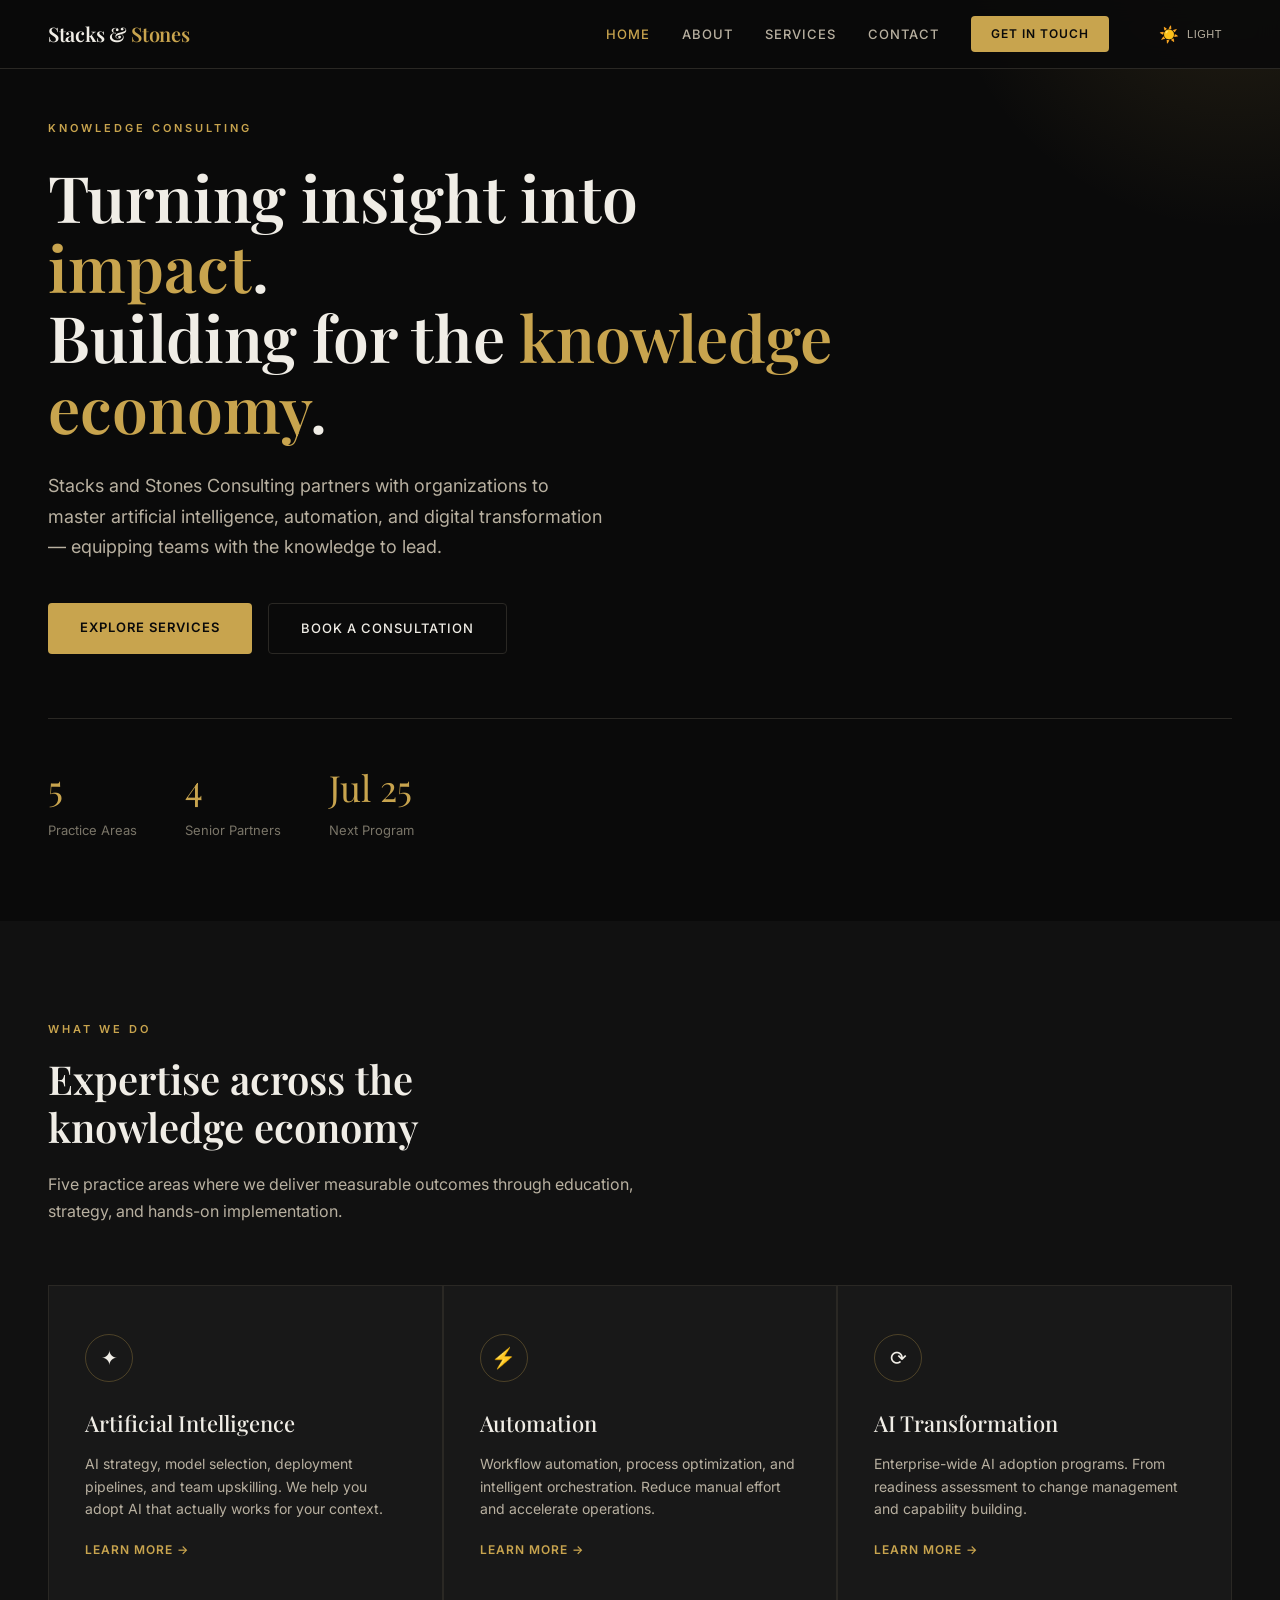
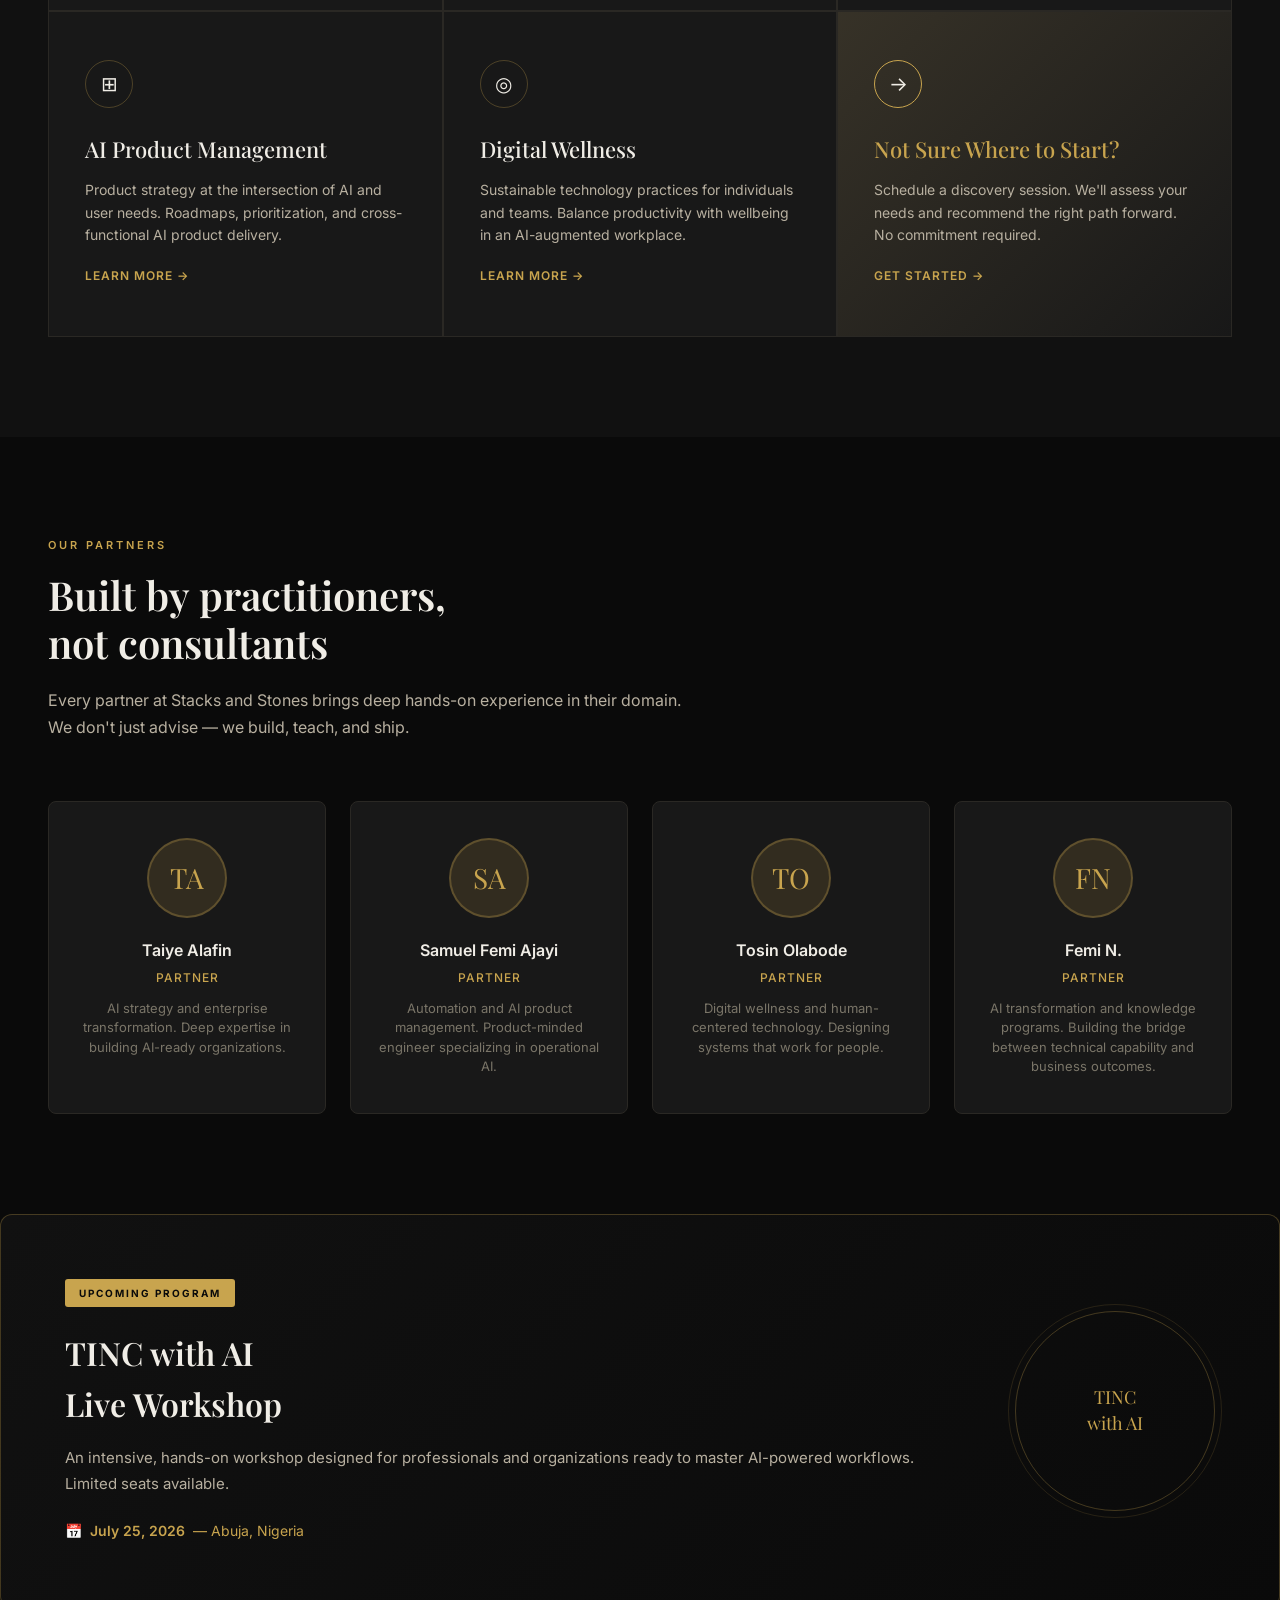
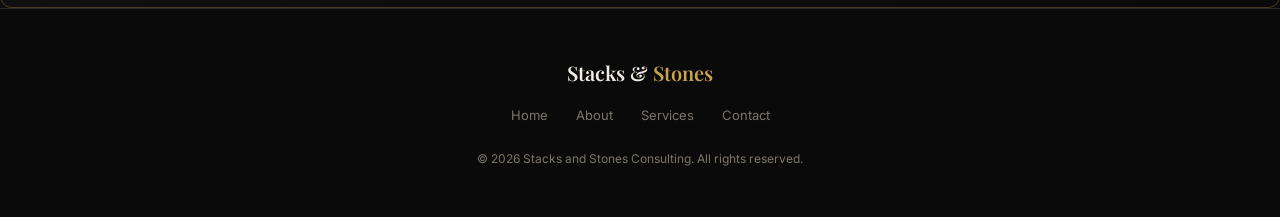
==== index.html @ 4a08d4fc "Initial commit: Stacks and Stones Consulting website" ====
<!DOCTYPE html>
<html lang="en" class="theme-dark">
<head>
<meta charset="UTF-8">
<meta name="viewport" content="width=device-width, initial-scale=1.0">
<title>Stacks and Stones Consulting</title>
<link href="https://fonts.googleapis.com/css2?family=Inter:wght@300;400;500;600;700&family=Playfair+Display:wght@400;500;600;700&family=DM+Serif+Display:ital@0;1&display=swap" rel="stylesheet">
<style>
* { box-sizing: border-box; margin: 0; padding: 0; }

/* ===== DARK THEME (default) ===== */
html.theme-dark {
  --bg-primary: #0A0A0A;
  --bg-secondary: #111111;
  --bg-card: #181818;
  --bg-card-hover: #1E1E1E;
  --gold: #C8A44E;
  --gold-light: #E8D5A3;
  --gold-dark: #A8882E;
  --gold-glow: rgba(200, 164, 78, 0.15);
  --text-primary: #F0EDE6;
  --text-secondary: #B8B0A0;
  --text-muted: #7A7568;
  --border: #2A2824;
  --border-gold: rgba(200, 164, 78, 0.3);
  --heading-font: 'Playfair Display', serif;
  --body-font: 'Inter', -apple-system, BlinkMacSystemFont, 'Segoe UI', sans-serif;
  --btn-primary-color: #0A0A0A;
  --btn-border-radius: 4px;
  --card-border-radius: 8px;
  --service-card-bg-hover: var(--bg-card-hover);
  --mobile-nav-bg: rgba(10,10,10,0.98);
  --hero-bg: var(--bg-primary);
  --section-alt-bg: var(--bg-secondary);
  --footer-bg: transparent;
  --toggle-bg: #2A2824;
  --toggle-active: var(--gold);
}

/* ===== LIGHT THEME ===== */
html.theme-light {
  --bg-primary: #FAF8F5;
  --bg-secondary: #FFFFFF;
  --bg-card: #FFFFFF;
  --bg-card-hover: #F5F3F0;
  --gold: #C8A44E;
  --gold-light: #F0E8D0;
  --gold-dark: #A8882E;
  --gold-glow: rgba(200, 164, 78, 0.1);
  --text-primary: #1C1C1C;
  --text-secondary: #6B6560;
  --text-muted: #9A9490;
  --border: #E8E4DE;
  --border-gold: #D4C4A0;
  --heading-font: 'DM Serif Display', serif;
  --body-font: 'Inter', -apple-system, BlinkMacSystemFont, 'Segoe UI', sans-serif;
  --btn-primary-color: #FFF;
  --btn-border-radius: 6px;
  --card-border-radius: 12px;
  --service-card-bg-hover: #F5F3F0;
  --mobile-nav-bg: rgba(250,248,245,0.98);
  --hero-bg: var(--bg-secondary);
  --section-alt-bg: var(--bg-secondary);
  --footer-bg: var(--bg-secondary);
  --toggle-bg: #E8E4DE;
  --toggle-active: var(--gold);
}

html { scroll-behavior: smooth; }
body {
  font-family: var(--body-font);
  -webkit-font-smoothing: antialiased;
  background: var(--bg-primary);
  color: var(--text-primary);
  line-height: 1.6;
  transition: background 0.4s ease, color 0.4s ease;
}

/* Transition for themed elements */
nav, .service-card, .partner-card, .program-section, .value-item, .service-sub-link,
.btn-primary, .btn-secondary, .contact-info-item, footer, .hero, .dark-section,
.program-card, input, textarea, select {
  transition: background 0.4s ease, color 0.4s ease, border-color 0.4s ease, box-shadow 0.4s ease;
}

/* Navigation */
nav {
  position: fixed; top: 0; left: 0; right: 0;
  background: rgba(10, 10, 10, 0.92);
  backdrop-filter: blur(12px);
  -webkit-backdrop-filter: blur(12px);
  border-bottom: 1px solid var(--border);
  z-index: 1000;
  padding: 0 48px;
}
html.theme-light nav {
  background: rgba(250, 248, 245, 0.95);
}
.nav-inner {
  max-width: 1280px; margin: 0 auto;
  display: flex; align-items: center; justify-content: space-between;
  height: 68px;
}
html.theme-light .nav-inner { height: 72px; }
.nav-logo {
  font-family: var(--heading-font);
  font-size: 20px; font-weight: 600;
  color: var(--text-primary);
  text-decoration: none;
  letter-spacing: -0.3px;
  cursor: pointer;
}
html.theme-light .nav-logo {
  font-size: 22px; letter-spacing: -0.5px;
}
.nav-logo span { color: var(--gold); }
.nav-links { display: flex; align-items: center; gap: 32px; }
html.theme-light .nav-links { gap: 28px; }
.nav-links a {
  color: var(--text-secondary);
  text-decoration: none;
  font-size: 13px; font-weight: 500;
  letter-spacing: 1px; text-transform: uppercase;
  transition: color 0.2s;
  cursor: pointer;
}
html.theme-light .nav-links a {
  font-size: 14px; letter-spacing: 0; text-transform: none;
}
.nav-links a:hover, .nav-links a.active { color: var(--gold); }
html.theme-light .nav-links a:hover, html.theme-light .nav-links a.active { color: var(--gold-dark); }

.nav-cta {
  background: var(--gold);
  color: var(--btn-primary-color) !important;
  padding: 8px 20px;
  border-radius: var(--btn-border-radius);
  font-weight: 600 !important;
  font-size: 12px !important;
  letter-spacing: 1px;
  text-transform: uppercase;
  transition: background 0.2s;
  cursor: pointer;
}
html.theme-light .nav-cta {
  padding: 10px 24px; font-size: 13px !important;
}
.nav-cta:hover { background: var(--gold-light); }
html.theme-light .nav-cta:hover { background: var(--gold-dark); }

/* Theme toggle in nav */
.theme-toggle {
  display: flex; align-items: center; gap: 8px;
  background: none; border: none; cursor: pointer;
  padding: 6px 10px;
  border-radius: 20px;
  color: var(--text-secondary);
  font-size: 16px;
  transition: color 0.2s, background 0.2s;
  margin-left: 8px;
}
.theme-toggle:hover {
  color: var(--gold);
  background: var(--toggle-bg);
}
.theme-toggle-label {
  font-size: 11px; font-weight: 500;
  letter-spacing: 0.5px; text-transform: uppercase;
}

/* Page wrapper */
.page { display: none; }
.page.active { display: block; }

/* Hero */
.hero {
  min-height: 100vh;
  display: flex; align-items: center;
  padding: 120px 48px 80px;
  position: relative;
  overflow: hidden;
  background: var(--hero-bg);
}
.hero::before {
  content: '';
  position: absolute;
  top: -40%; right: -20%;
  width: 600px; height: 600px;
  background: radial-gradient(circle, var(--gold-glow) 0%, transparent 70%);
  pointer-events: none;
}
html.theme-light .hero::before {
  top: -30%; right: -15%;
  width: 500px; height: 500px;
}
html.theme-light .hero::after {
  content: '';
  position: absolute;
  bottom: 0; left: 0; right: 0;
  height: 1px;
  background: linear-gradient(90deg, transparent, var(--border-gold), transparent);
}
.hero-inner {
  max-width: 1280px; margin: 0 auto;
  width: 100%;
  position: relative; z-index: 1;
}
html.theme-light .hero-inner { max-width: 1200px; }
.hero-tag {
  font-size: 11px; font-weight: 600;
  letter-spacing: 3px; text-transform: uppercase;
  color: var(--gold);
  margin-bottom: 24px;
}
html.theme-light .hero-tag {
  display: inline-block;
  font-size: 12px; letter-spacing: 2px;
  background: var(--gold-glow);
  padding: 6px 16px;
  border-radius: 20px;
}
.hero h1 {
  font-family: var(--heading-font);
  font-size: 64px; font-weight: 600;
  line-height: 1.1;
  margin-bottom: 28px;
  max-width: 800px;
}
html.theme-light .hero h1 {
  font-size: 60px; font-weight: 400;
  max-width: 750px;
}
.hero h1 em { color: var(--gold); font-style: normal; }
html.theme-light .hero h1 em { font-style: italic; }
.hero p {
  font-size: 18px; color: var(--text-secondary);
  max-width: 560px;
  line-height: 1.7;
  margin-bottom: 40px;
}
html.theme-light .hero p { max-width: 520px; margin-bottom: 36px; }
.hero-actions { display: flex; gap: 16px; }

/* Buttons */
.btn-primary {
  background: var(--gold);
  color: var(--btn-primary-color);
  padding: 14px 32px;
  border: none; border-radius: var(--btn-border-radius);
  font-size: 13px; font-weight: 600;
  letter-spacing: 1px; text-transform: uppercase;
  cursor: pointer;
  transition: background 0.2s;
  text-decoration: none;
  display: inline-block;
}
html.theme-light .btn-primary { font-size: 14px; letter-spacing: 0; text-transform: none; }
.btn-primary:hover { background: var(--gold-light); }
html.theme-light .btn-primary:hover { background: var(--gold-dark); }
.btn-secondary {
  background: transparent;
  color: var(--text-primary);
  padding: 14px 32px;
  border: 1px solid var(--border);
  border-radius: var(--btn-border-radius);
  font-size: 13px; font-weight: 500;
  letter-spacing: 1px; text-transform: uppercase;
  cursor: pointer;
  transition: all 0.2s;
  text-decoration: none;
  display: inline-block;
}
html.theme-light .btn-secondary { font-size: 14px; letter-spacing: 0; text-transform: none; }
.btn-secondary:hover { border-color: var(--gold); color: var(--gold); }
html.theme-light .btn-secondary:hover { border-color: var(--gold); color: var(--gold-dark); }

/* Hero Stats */
.hero-stats {
  display: flex; gap: 48px;
  margin-top: 64px;
  padding-top: 40px;
  border-top: 1px solid var(--border);
}
html.theme-light .hero-stats { gap: 40px; }
.hero-stat-value {
  font-family: var(--heading-font);
  font-size: 36px; color: var(--gold);
}
.hero-stat-label { font-size: 13px; color: var(--text-muted); margin-top: 4px; }

/* Section common */
.section { padding: 100px 48px; }
.section-alt { background: var(--section-alt-bg); }
.section-inner { max-width: 1280px; margin: 0 auto; }
html.theme-light .section-inner { max-width: 1200px; }
.section-label {
  font-size: 11px; font-weight: 600;
  letter-spacing: 3px; text-transform: uppercase;
  color: var(--gold);
  margin-bottom: 16px;
}
html.theme-light .section-label {
  font-size: 12px; letter-spacing: 2px;
  color: var(--gold-dark);
  margin-bottom: 12px;
}
.section-title {
  font-family: var(--heading-font);
  font-size: 40px; font-weight: 600;
  line-height: 1.2;
  margin-bottom: 20px;
}
html.theme-light .section-title {
  font-size: 38px; font-weight: 400;
  margin-bottom: 16px;
}
.section-text {
  font-size: 16px; color: var(--text-secondary);
  max-width: 640px;
  line-height: 1.7;
}
html.theme-light .section-text { max-width: 600px; }
.section-header { margin-bottom: 60px; }
html.theme-light .section-header { margin-bottom: 56px; }

/* Services Grid */
.services-grid {
  display: grid;
  grid-template-columns: repeat(3, 1fr);
  gap: 2px;
  background: var(--border);
  border: 1px solid var(--border);
}
html.theme-light .services-grid {
  gap: 24px;
  background: transparent; border: none;
}
.service-card {
  background: var(--bg-card);
  padding: 48px 36px;
  transition: background 0.3s;
  cursor: pointer;
}
html.theme-light .service-card {
  background: var(--bg-primary);
  border: 1px solid var(--border);
  border-radius: var(--card-border-radius);
  padding: 40px 32px;
}
.service-card:hover { background: var(--service-card-bg-hover); }
html.theme-light .service-card:hover {
  border-color: var(--border-gold);
  box-shadow: 0 4px 20px rgba(200, 164, 78, 0.08);
  transform: translateY(-2px);
}
.service-card-icon {
  width: 48px; height: 48px;
  border: 1px solid var(--border-gold);
  border-radius: 50%;
  display: flex; align-items: center; justify-content: center;
  margin-bottom: 24px;
  font-size: 20px;
}
html.theme-light .service-card-icon {
  width: 44px; height: 44px;
  background: var(--gold-glow);
  border-radius: 10px;
  border: none;
  margin-bottom: 20px;
  font-size: 18px;
}
.service-card h3 {
  font-family: var(--heading-font);
  font-size: 22px; font-weight: 500;
  margin-bottom: 12px;
}
html.theme-light .service-card h3 {
  font-weight: 400;
  margin-bottom: 10px;
}
.service-card p {
  font-size: 14px; color: var(--text-secondary);
  line-height: 1.6;
}
.service-card .learn-more {
  display: inline-block;
  margin-top: 20px;
  font-size: 12px; font-weight: 600;
  letter-spacing: 1px; text-transform: uppercase;
  color: var(--gold);
  text-decoration: none;
}
html.theme-light .service-card .learn-more {
  margin-top: 16px;
  font-size: 13px; letter-spacing: 0; text-transform: none;
  color: var(--gold-dark);
}

/* Partners Grid */
.partners-grid {
  display: grid;
  grid-template-columns: repeat(4, 1fr);
  gap: 24px;
}
html.theme-light .partners-grid { gap: 20px; }
.partner-card {
  background: var(--bg-card);
  border: 1px solid var(--border);
  border-radius: var(--card-border-radius);
  padding: 36px 28px;
  text-align: center;
  transition: all 0.3s;
}
html.theme-light .partner-card {
  background: var(--bg-secondary);
  border-radius: var(--card-border-radius);
  padding: 32px 24px;
}
.partner-card:hover {
  border-color: var(--border-gold);
  transform: translateY(-2px);
}
html.theme-light .partner-card:hover {
  box-shadow: 0 4px 16px rgba(200, 164, 78, 0.06);
}
.partner-avatar {
  width: 80px; height: 80px;
  border-radius: 50%;
  background: var(--gold-glow);
  border: 2px solid var(--border-gold);
  margin: 0 auto 20px;
  display: flex; align-items: center; justify-content: center;
  font-family: var(--heading-font);
  font-size: 28px; color: var(--gold);
  transition: background 0.4s ease, border-color 0.4s ease;
}
html.theme-light .partner-avatar {
  width: 72px; height: 72px;
  margin-bottom: 16px;
  font-size: 26px; color: var(--gold-dark);
}
.partner-card h4 { font-size: 16px; font-weight: 600; margin-bottom: 4px; }
html.theme-light .partner-card h4 { margin-bottom: 2px; }
.partner-card .role {
  font-size: 12px; color: var(--gold);
  font-weight: 500; letter-spacing: 1px; text-transform: uppercase;
  margin-bottom: 12px;
}
html.theme-light .partner-card .role {
  color: var(--gold-dark); letter-spacing: 0; text-transform: none;
}
.partner-card p {
  font-size: 13px; color: var(--text-muted);
  line-height: 1.5;
}
html.theme-light .partner-card p { color: var(--text-secondary); }

/* Upcoming Program */
.program-section {
  background: linear-gradient(135deg, var(--bg-secondary) 0%, #0A0A0A 100%);
  border: 1px solid var(--border-gold);
  border-radius: 12px;
  padding: 64px;
  display: flex;
  align-items: center;
  gap: 60px;
}
html.theme-light .program-section {
  background: var(--bg-dark-secondary, #252322);
  border: 1px solid var(--border-dark, #3A3835);
  padding: 56px;
  border-radius: 16px;
  max-width: 1000px;
  margin: 0 auto;
}
.program-content { flex: 1; }
.program-badge {
  display: inline-block;
  background: var(--gold);
  color: var(--btn-primary-color);
  font-size: 10px; font-weight: 700;
  letter-spacing: 2px; text-transform: uppercase;
  padding: 6px 14px;
  border-radius: 3px;
  margin-bottom: 20px;
}
html.theme-light .program-badge {
  color: #FFF;
  font-size: 11px; letter-spacing: 2px;
  padding: 6px 16px;
  border-radius: 4px;
  margin-bottom: 16px;
}
.program-content h3 {
  font-family: var(--heading-font);
  font-size: 32px; font-weight: 600;
  margin-bottom: 16px;
}
html.theme-light .program-content h3 {
  font-size: 30px; font-weight: 400;
  color: var(--text-on-dark, #EDE8E0);
  margin-bottom: 12px;
}
.program-content p {
  font-size: 15px; color: var(--text-secondary);
  line-height: 1.7;
  margin-bottom: 24px;
}
html.theme-light .program-content p {
  color: var(--text-on-dark-secondary, #A09890);
  margin-bottom: 20px;
}
.program-date {
  display: flex; align-items: center; gap: 8px;
  font-size: 14px; color: var(--gold);
}
html.theme-light .program-date { font-weight: 500; }
.program-date strong { font-weight: 600; }
.program-visual {
  width: 200px; height: 200px;
  border: 1px solid var(--border-gold);
  border-radius: 50%;
  display: flex; align-items: center; justify-content: center;
  flex-shrink: 0;
  font-family: var(--heading-font);
  font-size: 18px; color: var(--gold);
  text-align: center;
  line-height: 1.4;
  position: relative;
}
.program-visual::before {
  content: '';
  position: absolute;
  inset: -8px;
  border-radius: 50%;
  border: 1px solid rgba(200, 164, 78, 0.15);
}
html.theme-light .program-visual {
  width: 180px; height: 180px;
  border: 2px solid var(--gold);
  background: rgba(200, 164, 78, 0.05);
}
html.theme-light .program-visual::before { display: none; }

/* Dark section (light theme) */
.dark-section {
  background: transparent; padding: 0;
}
html.theme-light .dark-section {
  background: var(--bg-dark, #1C1C1C);
  padding: 100px 48px;
}
html.theme-light .dark-section .section-label { color: var(--gold); }
html.theme-light .dark-section .section-title { color: var(--text-on-dark, #EDE8E0); }
html.theme-light .dark-section .section-text { color: var(--text-on-dark-secondary, #A09890); }

/* About page */
.about-hero { padding: 160px 48px 80px; }
html.theme-light .about-hero {
  background: var(--bg-secondary);
  padding: 160px 48px 60px;
}
.about-content {
  display: grid;
  grid-template-columns: 1fr 1fr;
  gap: 80px;
  align-items: start;
}
html.theme-light .about-content { gap: 60px; }
.about-values {
  display: grid;
  grid-template-columns: 1fr 1fr;
  gap: 24px;
  margin-top: 48px;
}
html.theme-light .about-values { gap: 20px; }
.value-item {
  background: var(--bg-card);
  border: 1px solid var(--border);
  border-radius: var(--card-border-radius);
  padding: 28px;
}
html.theme-light .value-item {
  background: var(--bg-secondary);
  border-radius: 10px;
}
.value-item h4 {
  font-family: var(--heading-font);
  font-size: 18px; color: var(--gold);
  margin-bottom: 8px;
}
html.theme-light .value-item h4 {
  color: var(--gold-dark);
}
.value-item p {
  font-size: 13px; color: var(--text-secondary);
  line-height: 1.5;
}

/* Contact page */
.contact-grid {
  display: grid;
  grid-template-columns: 1fr 1fr;
  gap: 60px;
}
.form-group { margin-bottom: 20px; }
.form-group label {
  display: block;
  font-size: 12px; font-weight: 600;
  letter-spacing: 1px; text-transform: uppercase;
  color: var(--text-secondary);
  margin-bottom: 8px;
}
html.theme-light .form-group label {
  font-size: 13px; letter-spacing: 0; text-transform: none;
  margin-bottom: 6px;
}
.form-group input,
.form-group textarea,
.form-group select {
  width: 100%;
  background: var(--bg-card);
  border: 1px solid var(--border);
  border-radius: var(--btn-border-radius);
  padding: 14px 16px;
  font-size: 15px;
  font-family: 'Inter', sans-serif;
  color: var(--text-primary);
  transition: border-color 0.2s, background 0.4s ease;
}
html.theme-light .form-group input,
html.theme-light .form-group textarea,
html.theme-light .form-group select {
  background: var(--bg-secondary);
  border-radius: 8px;
}
.form-group input:focus,
.form-group textarea:focus,
.form-group select:focus {
  outline: none;
  border-color: var(--gold);
}
html.theme-light .form-group input:focus,
html.theme-light .form-group textarea:focus,
html.theme-light .form-group select:focus {
  box-shadow: 0 0 0 3px var(--gold-glow);
}
.form-group textarea { resize: vertical; min-height: 120px; }

.contact-info { padding-top: 20px; }
.contact-info-item {
  margin-bottom: 32px;
}
html.theme-light .contact-info-item {
  margin-bottom: 28px;
  padding-bottom: 28px;
  border-bottom: 1px solid var(--border);
}
html.theme-light .contact-info-item:last-child { border-bottom: none; }
.contact-info-item h4 {
  font-size: 11px; font-weight: 600;
  letter-spacing: 2px; text-transform: uppercase;
  color: var(--gold);
  margin-bottom: 8px;
}
html.theme-light .contact-info-item h4 {
  font-size: 12px; letter-spacing: 1.5px;
  color: var(--gold-dark);
  margin-bottom: 6px;
}
.contact-info-item p {
  font-size: 15px; color: var(--text-secondary);
}

/* Services sub-links */
.services-sub-links {
  display: grid;
  grid-template-columns: 1fr 1fr;
  gap: 20px;
  max-width: 900px;
  margin-top: 40px;
}
html.theme-light .services-sub-links { max-width: 900px; }
.service-sub-link {
  background: var(--bg-card);
  border: 1px solid var(--border);
  border-radius: var(--card-border-radius);
  padding: 28px;
  transition: all 0.3s;
  cursor: pointer;
}
html.theme-light .service-sub-link {
  background: var(--bg-secondary);
  border-radius: var(--card-border-radius);
  padding: 32px;
}
.service-sub-link:hover {
  border-color: var(--border-gold);
  background: var(--service-card-bg-hover);
}
html.theme-light .service-sub-link:hover {
  box-shadow: 0 4px 16px rgba(200, 164, 78, 0.06);
}
.service-sub-link h4 {
  font-family: var(--heading-font);
  font-size: 20px; margin-bottom: 8px;
}
.service-sub-link p {
  font-size: 13px; color: var(--text-secondary);
  line-height: 1.5;
}
html.theme-light .service-sub-link p { font-size: 14px; }

/* Footer */
footer {
  border-top: 1px solid var(--border);
  padding: 48px;
  text-align: center;
  background: var(--footer-bg);
}
.footer-inner { max-width: 1280px; margin: 0 auto; }
html.theme-light .footer-inner { max-width: 1200px; }
.footer-logo {
  font-family: var(--heading-font);
  font-size: 20px; font-weight: 600;
  margin-bottom: 16px;
}
html.theme-light .footer-logo { font-weight: 400; }
.footer-logo span { color: var(--gold); }
.footer-links { display: flex; justify-content: center; gap: 28px; margin-bottom: 24px; }
html.theme-light .footer-links { gap: 24px; margin-bottom: 20px; }
.footer-links a {
  color: var(--text-muted);
  text-decoration: none;
  font-size: 13px;
  transition: color 0.2s;
  cursor: pointer;
}
html.theme-light .footer-links a { font-size: 14px; }
.footer-links a:hover { color: var(--gold); }
html.theme-light .footer-links a:hover { color: var(--gold-dark); }
.footer-copy { font-size: 12px; color: var(--text-muted); }
html.theme-light .footer-copy { font-size: 13px; }

/* Mobile nav */
.mobile-toggle { display: none; }
@media (max-width: 860px) {
  nav { padding: 0 20px; }
  .nav-links { display: none; }
  .nav-links.open {
    display: flex; flex-direction: column;
    position: fixed; top: 68px; left: 0; right: 0;
    background: var(--mobile-nav-bg);
    padding: 24px; gap: 20px;
    border-bottom: 1px solid var(--border);
  }
  html.theme-light .nav-links.open { top: 72px; }
  .mobile-toggle {
    display: block;
    background: none; border: none;
    color: var(--text-primary);
    font-size: 24px; cursor: pointer;
    padding: 8px;
  }
  .hero { padding: 100px 20px 60px; }
  .hero h1 { font-size: 36px; }
  html.theme-light .hero h1 { font-size: 34px; }
  .hero-stats { flex-direction: column; gap: 24px; }
  html.theme-light .hero-stats { gap: 20px; }
  .services-grid { grid-template-columns: 1fr; }
  .partners-grid { grid-template-columns: 1fr 1fr; }
  .program-section { flex-direction: column; padding: 36px; text-align: center; }
  html.theme-light .program-section { flex-direction: column; padding: 36px; text-align: center; }
  .about-content { grid-template-columns: 1fr; gap: 40px; }
  .contact-grid { grid-template-columns: 1fr; }
  .section { padding: 60px 20px; }
  html.theme-light .dark-section { padding: 60px 20px; }
  .services-sub-links { grid-template-columns: 1fr; }
  .about-values { grid-template-columns: 1fr; }
  .about-hero { padding: 120px 20px 40px; }
  html.theme-light .about-hero { padding: 120px 20px 40px; }
  .hero-actions { flex-direction: column; }
}
@media (max-width: 600px) {
  .partners-grid { grid-template-columns: 1fr; }
  .hero h1 { font-size: 28px; }
  .section-title { font-size: 28px; }
}
</style>
</head>
<body>

<!-- Navigation -->
<nav>
  <div class="nav-inner">
    <a class="nav-logo" onclick="showPage('home')">Stacks & <span>Stones</span></a>
    <div class="nav-links" id="navLinks">
      <a class="active" onclick="showPage('home')">Home</a>
      <a onclick="showPage('about')">About</a>
      <a onclick="showPage('services')">Services</a>
      <a onclick="showPage('contact')">Contact</a>
      <a class="nav-cta" onclick="showPage('contact')">Get in Touch</a>
      <button class="theme-toggle" onclick="toggleTheme()" aria-label="Toggle theme">
        <span id="themeIcon">☀️</span>
        <span class="theme-toggle-label" id="themeLabel">Light</span>
      </button>
    </div>
    <button class="mobile-toggle" onclick="document.getElementById('navLinks').classList.toggle('open')">☰</button>
  </div>
</nav>

<!-- HOME PAGE -->
<div class="page active" id="page-home">
  <section class="hero">
    <div class="hero-inner">
      <div class="hero-tag">Knowledge Consulting</div>
      <h1>Turning insight into <em>impact</em>.<br>Building for the <em>knowledge economy</em>.</h1>
      <p>Stacks and Stones Consulting partners with organizations to master artificial intelligence, automation, and digital transformation — equipping teams with the knowledge to lead.</p>
      <div class="hero-actions">
        <a class="btn-primary" onclick="showPage('services')">Explore Services</a>
        <a class="btn-secondary" onclick="showPage('contact')">Book a Consultation</a>
      </div>
      <div class="hero-stats">
        <div>
          <div class="hero-stat-value">5</div>
          <div class="hero-stat-label">Practice Areas</div>
        </div>
        <div>
          <div class="hero-stat-value">4</div>
          <div class="hero-stat-label">Senior Partners</div>
        </div>
        <div>
          <div class="hero-stat-value">Jul 25</div>
          <div class="hero-stat-label">Next Program</div>
        </div>
      </div>
    </div>
  </section>

  <!-- Services Preview -->
  <section class="section section-alt">
    <div class="section-inner">
      <div class="section-header">
        <div class="section-label">What We Do</div>
        <h2 class="section-title">Expertise across the<br>knowledge economy</h2>
        <p class="section-text">Five practice areas where we deliver measurable outcomes through education, strategy, and hands-on implementation.</p>
      </div>
      <div class="services-grid">
        <div class="service-card">
          <div class="service-card-icon">✦</div>
          <h3>Artificial Intelligence</h3>
          <p>AI strategy, model selection, deployment pipelines, and team upskilling. We help you adopt AI that actually works for your context.</p>
          <a class="learn-more" onclick="showPage('services')">Learn More →</a>
        </div>
        <div class="service-card">
          <div class="service-card-icon">⚡</div>
          <h3>Automation</h3>
          <p>Workflow automation, process optimization, and intelligent orchestration. Reduce manual effort and accelerate operations.</p>
          <a class="learn-more" onclick="showPage('services')">Learn More →</a>
        </div>
        <div class="service-card">
          <div class="service-card-icon">⟳</div>
          <h3>AI Transformation</h3>
          <p>Enterprise-wide AI adoption programs. From readiness assessment to change management and capability building.</p>
          <a class="learn-more" onclick="showPage('services')">Learn More →</a>
        </div>
        <div class="service-card">
          <div class="service-card-icon">⊞</div>
          <h3>AI Product Management</h3>
          <p>Product strategy at the intersection of AI and user needs. Roadmaps, prioritization, and cross-functional AI product delivery.</p>
          <a class="learn-more" onclick="showPage('services')">Learn More →</a>
        </div>
        <div class="service-card">
          <div class="service-card-icon">◎</div>
          <h3>Digital Wellness</h3>
          <p>Sustainable technology practices for individuals and teams. Balance productivity with wellbeing in an AI-augmented workplace.</p>
          <a class="learn-more" onclick="showPage('services')">Learn More →</a>
        </div>
        <div class="service-card" style="background: linear-gradient(135deg, rgba(200,164,78,0.08) 0%, var(--bg-card) 100%);" onclick="showPage('contact')">
          <div class="service-card-icon" style="border-color: var(--gold);">→</div>
          <h3 style="color: var(--gold);">Not Sure Where to Start?</h3>
          <p>Schedule a discovery session. We'll assess your needs and recommend the right path forward. No commitment required.</p>
          <a class="learn-more" onclick="showPage('contact')">Get Started →</a>
        </div>
      </div>
    </div>
  </section>

  <!-- Partners Preview -->
  <section class="section">
    <div class="section-inner">
      <div class="section-header">
        <div class="section-label">Our Partners</div>
        <h2 class="section-title">Built by practitioners,<br>not consultants</h2>
        <p class="section-text">Every partner at Stacks and Stones brings deep hands-on experience in their domain. We don't just advise — we build, teach, and ship.</p>
      </div>
      <div class="partners-grid">
        <div class="partner-card">
          <div class="partner-avatar">TA</div>
          <h4>Taiye Alafin</h4>
          <div class="role">Partner</div>
          <p>AI strategy and enterprise transformation. Deep expertise in building AI-ready organizations.</p>
        </div>
        <div class="partner-card">
          <div class="partner-avatar">SA</div>
          <h4>Samuel Femi Ajayi</h4>
          <div class="role">Partner</div>
          <p>Automation and AI product management. Product-minded engineer specializing in operational AI.</p>
        </div>
        <div class="partner-card">
          <div class="partner-avatar">TO</div>
          <h4>Tosin Olabode</h4>
          <div class="role">Partner</div>
          <p>Digital wellness and human-centered technology. Designing systems that work for people.</p>
        </div>
        <div class="partner-card">
          <div class="partner-avatar">FN</div>
          <h4>Femi N.</h4>
          <div class="role">Partner</div>
          <p>AI transformation and knowledge programs. Building the bridge between technical capability and business outcomes.</p>
        </div>
      </div>
    </div>
  </section>

  <!-- Upcoming Program -->
  <section class="dark-section">
    <div class="section-inner">
      <div class="program-section" style="margin-top: 0;">
        <div class="program-content">
          <div class="program-badge">Upcoming Program</div>
          <h3>TINC with AI<br>Live Workshop</h3>
          <p>An intensive, hands-on workshop designed for professionals and organizations ready to master AI-powered workflows. Limited seats available.</p>
          <div class="program-date">📅 <strong>July 25, 2026</strong> — Abuja, Nigeria</div>
        </div>
        <div class="program-visual">
          TINC<br>with AI
        </div>
      </div>
    </div>
  </section>

  <footer>
    <div class="footer-inner">
      <div class="footer-logo">Stacks & <span>Stones</span></div>
      <div class="footer-links">
        <a onclick="showPage('home')">Home</a>
        <a onclick="showPage('about')">About</a>
        <a onclick="showPage('services')">Services</a>
        <a onclick="showPage('contact')">Contact</a>
      </div>
      <div class="footer-copy">© 2026 Stacks and Stones Consulting. All rights reserved.</div>
    </div>
  </footer>
</div>

<!-- ABOUT PAGE -->
<div class="page" id="page-about">
  <section class="about-hero" style="min-height: auto;">
    <div class="hero-inner">
      <div class="hero-tag">About Us</div>
      <h1>Knowledge that <em>endures</em>.</h1>
      <p style="max-width: 600px;">We are a collective of practitioners turned educators, united by a conviction that the knowledge economy belongs to those who build it.</p>
    </div>
  </section>

  <section class="section" style="padding-top: 0;">
    <div class="section-inner">
      <div class="about-content">
        <div>
          <div class="section-label">Our Mission</div>
          <h2 class="section-title" style="font-size: 32px;">Equipping organizations<br>for the AI era</h2>
          <p class="section-text">Stacks and Stones Consulting exists to close the gap between technological possibility and organizational readiness. We believe that sustainable advantage comes not from buying AI, but from building the knowledge and capability to wield it effectively.</p>
        </div>
        <div>
          <div class="section-label">Our Approach</div>
          <h2 class="section-title" style="font-size: 32px;">Education-first,<br>implementation-always</h2>
          <p class="section-text">Every engagement combines structured learning with hands-on application. Our programs are designed so that knowledge sticks — because your team doesn't just hear about it, they build with it.</p>
        </div>
      </div>

      <div class="about-values">
        <div class="value-item">
          <h4>Depth Over Breadth</h4>
          <p>We go deep into each practice area rather than spreading thin. Mastery before scale.</p>
        </div>
        <div class="value-item">
          <h4>Build to Transfer</h4>
          <p>Every engagement leaves your team more capable than when we started. Knowledge transfer is the deliverable.</p>
        </div>
        <div class="value-item">
          <h4>Practitioners First</h4>
          <p>Our partners have built, shipped, and operated what they teach. No theory without practice.</p>
        </div>
        <div class="value-item">
          <h4>Context Matters</h4>
          <p>No cookie-cutter programs. Every engagement is shaped to your organization's reality, constraints, and goals.</p>
        </div>
      </div>

      <div style="margin-top: 80px;">
        <div class="section-label" style="margin-bottom: 32px;">Our Partners</div>
        <div class="partners-grid">
          <div class="partner-card">
            <div class="partner-avatar">TA</div>
            <h4>Taiye Alafin</h4>
            <div class="role">Partner, AI & Transformation</div>
            <p>Over a decade of experience in enterprise AI adoption, strategy, and organizational change management.</p>
          </div>
          <div class="partner-card">
            <div class="partner-avatar">SA</div>
            <h4>Samuel Femi Ajayi</h4>
            <div class="role">Partner, Automation & AI Products</div>
            <p>Engineering leader specializing in AI-powered automation, product management, and operational efficiency.</p>
          </div>
          <div class="partner-card">
            <div class="partner-avatar">TO</div>
            <h4>Tosin Olabode</h4>
            <div class="role">Partner, Digital Wellness</div>
            <p>Human-centered technologist designing sustainable digital practices for high-performance teams.</p>
          </div>
          <div class="partner-card">
            <div class="partner-avatar">FN</div>
            <h4>Femi N.</h4>
            <div class="role">Partner, AI Transformation</div>
            <p>AI transformation specialist building knowledge programs that turn technical capability into business outcomes.</p>
          </div>
        </div>
      </div>
    </div>
  </section>

  <footer>
    <div class="footer-inner">
      <div class="footer-logo">Stacks & <span>Stones</span></div>
      <div class="footer-links">
        <a onclick="showPage('home')">Home</a>
        <a onclick="showPage('about')">About</a>
        <a onclick="showPage('services')">Services</a>
        <a onclick="showPage('contact')">Contact</a>
      </div>
      <div class="footer-copy">© 2026 Stacks and Stones Consulting. All rights reserved.</div>
    </div>
  </footer>
</div>

<!-- SERVICES PAGE -->
<div class="page" id="page-services">
  <section class="about-hero" style="min-height: auto;">
    <div class="hero-inner">
      <div class="hero-tag">Our Services</div>
      <h1>Five practice areas.<br><em>One mission</em>.</h1>
      <p style="max-width: 600px;">End-to-end capability building across the disciplines that define the knowledge economy.</p>
    </div>
  </section>

  <section class="section" style="padding-top: 0;">
    <div class="section-inner">
      <div class="services-sub-links">
        <div class="service-sub-link">
          <h4 style="color: var(--gold);">✦ Artificial Intelligence</h4>
          <p>AI readiness assessments, model selection and deployment, custom solution architecture, and team upskilling programs. We help you navigate the AI landscape with clarity and practical execution.</p>
          <a class="learn-more" onclick="showPage('contact')" style="display: inline-block; margin-top: 12px;">Book a Consultation →</a>
        </div>
        <div class="service-sub-link">
          <h4 style="color: var(--gold);">⚡ Automation</h4>
          <p>Workflow analysis and optimization, robotic process automation, intelligent document processing, and end-to-end automation strategy. Reduce operational friction and free your team for higher-value work.</p>
          <a class="learn-more" onclick="showPage('contact')" style="display: inline-block; margin-top: 12px;">Book a Consultation →</a>
        </div>
        <div class="service-sub-link">
          <h4 style="color: var(--gold);">⟳ AI Transformation</h4>
          <p>Enterprise AI adoption roadmaps, change management, capability maturity assessment, and transformation program design. We guide organizations from AI curiosity to AI capability.</p>
          <a class="learn-more" onclick="showPage('contact')" style="display: inline-block; margin-top: 12px;">Book a Consultation →</a>
        </div>
        <div class="service-sub-link">
          <h4 style="color: var(--gold);">⊞ AI Product Management</h4>
          <p>AI product strategy and roadmapping, cross-functional team structuring, build-vs-buy analysis, and AI-feature delivery. Bring AI-powered products to market with confidence.</p>
          <a class="learn-more" onclick="showPage('contact')" style="display: inline-block; margin-top: 12px;">Book a Consultation →</a>
        </div>
        <div class="service-sub-link">
          <h4 style="color: var(--gold);">◎ Digital Wellness</h4>
          <p>Digital wellness audits, sustainable technology practice design, team productivity and wellbeing programs, and AI-era work architecture. Build technology habits that last.</p>
          <a class="learn-more" onclick="showPage('contact')" style="display: inline-block; margin-top: 12px;">Book a Consultation →</a>
        </div>
      </div>
    </div>
  </section>

  <footer>
    <div class="footer-inner">
      <div class="footer-logo">Stacks & <span>Stones</span></div>
      <div class="footer-links">
        <a onclick="showPage('home')">Home</a>
        <a onclick="showPage('about')">About</a>
        <a onclick="showPage('services')">Services</a>
        <a onclick="showPage('contact')">Contact</a>
      </div>
      <div class="footer-copy">© 2026 Stacks and Stones Consulting. All rights reserved.</div>
    </div>
  </footer>
</div>

<!-- CONTACT PAGE -->
<div class="page" id="page-contact">
  <section class="about-hero" style="min-height: auto;">
    <div class="hero-inner">
      <div class="hero-tag">Get in Touch</div>
      <h1>Let's build something<br><em>together</em>.</h1>
      <p style="max-width: 500px;">Tell us about your organization and what you're looking to achieve. We'll get back to you within 48 hours.</p>
    </div>
  </section>

  <section class="section" style="padding-top: 0;">
    <div class="section-inner">
      <div class="contact-grid">
        <div>
          <form id="contactForm" onsubmit="return handleFormSubmit(event)" data-netlify="true" name="Contact">
          <div class="form-group">
            <label>Full Name <span style="color: var(--gold);">*</span></label>
            <input type="text" placeholder="Your name" id="formName" name="name" required>
          </div>
          <div class="form-group">
            <label>Email Address <span style="color: var(--gold);">*</span></label>
            <input type="email" placeholder="you@organization.com" id="formEmail" name="email" required>
          </div>
          <div class="form-group">
            <label>Organization</label>
            <input type="text" placeholder="Company or institution" id="formOrg" name="organization">
          </div>
          <div class="form-group">
            <label>Area of Interest <span style="color: var(--gold);">*</span></label>
            <select id="formInterest" name="interest" required>
              <option value="">Select a practice area...</option>
              <option>Artificial Intelligence</option>
              <option>Automation</option>
              <option>AI Transformation</option>
              <option>AI Product Management</option>
              <option>Digital Wellness</option>
              <option>Not sure — need guidance</option>
            </select>
          </div>
          <div class="form-group">
            <label>Message <span style="color: var(--gold);">*</span></label>
            <textarea placeholder="Tell us about your needs, timeline, and any specific questions..." id="formMessage" name="message" required></textarea>
          </div>
          <button class="btn-primary" style="width: 100%;" id="formSubmit" type="submit">Send Message</button>
          <div id="formSuccess" style="display: none; text-align: center; padding: 40px 20px;">
            <div style="font-size: 48px; margin-bottom: 16px;">✓</div>
            <h3 style="font-family: var(--heading-font); font-size: 24px; margin-bottom: 12px; color: var(--gold);">Message Sent</h3>
            <p style="color: var(--text-secondary);">Thank you for reaching out. We'll get back to you within 48 hours.</p>
          </div>
          </form>
        </div>
        <div class="contact-info">
          <div class="contact-info-item">
            <h4>Email</h4>
            <p>hello@stacksandstones.com</p>
          </div>
          <div class="contact-info-item">
            <h4>Location</h4>
            <p>Abuja, Nigeria</p>
          </div>
          <div class="contact-info-item">
            <h4>Upcoming Program</h4>
            <p><strong>TINC with AI</strong> — July 25, 2026<br>Limited seats available. Reach out to reserve your spot.</p>
          </div>
          <div class="contact-info-item">
            <h4>Response Time</h4>
            <p>We respond within 48 hours. For urgent inquiries, mention it in your message.</p>
          </div>
        </div>
      </div>
    </div>
  </section>

  <footer>
    <div class="footer-inner">
      <div class="footer-logo">Stacks & <span>Stones</span></div>
      <div class="footer-links">
        <a onclick="showPage('home')">Home</a>
        <a onclick="showPage('about')">About</a>
        <a onclick="showPage('services')">Services</a>
        <a onclick="showPage('contact')">Contact</a>
      </div>
      <div class="footer-copy">© 2026 Stacks and Stones Consulting. All rights reserved.</div>
    </div>
  </footer>
</div>

<script>
// Theme toggle
function toggleTheme() {
  const html = document.documentElement;
  const isDark = html.classList.contains('theme-dark');
  html.classList.toggle('theme-dark');
  html.classList.toggle('theme-light');
  const themeIcon = document.getElementById('themeIcon');
  const themeLabel = document.getElementById('themeLabel');
  if (isDark) {
    themeIcon.textContent = '🌙';
    themeLabel.textContent = 'Dark';
    document.title = 'Stacks and Stones Consulting — Light';
  } else {
    themeIcon.textContent = '☀️';
    themeLabel.textContent = 'Light';
    document.title = 'Stacks and Stones Consulting — Dark';
  }
  localStorage.setItem('stacks-theme', isDark ? 'light' : 'dark');
}

// Restore saved theme
(function() {
  const saved = localStorage.getItem('stacks-theme');
  const html = document.documentElement;
  if (saved === 'light') {
    html.classList.remove('theme-dark');
    html.classList.add('theme-light');
    document.getElementById('themeIcon').textContent = '🌙';
    document.getElementById('themeLabel').textContent = 'Dark';
    document.title = 'Stacks and Stones Consulting — Light';
  } else {
    html.classList.add('theme-dark');
    html.classList.remove('theme-light');
    document.getElementById('themeIcon').textContent = '☀️';
    document.getElementById('themeLabel').textContent = 'Light';
    document.title = 'Stacks and Stones Consulting — Dark';
  }
})();

// Page navigation
function showPage(page) {
  document.querySelectorAll('.page').forEach(p => p.classList.remove('active'));
  document.getElementById('page-' + page).classList.add('active');
  document.querySelectorAll('.nav-links a').forEach(a => a.classList.remove('active'));
  const nav = document.querySelectorAll('.nav-links a');
  const pageMap = { home: 0, about: 1, services: 2, contact: 3 };
  if (nav[pageMap[page]]) nav[pageMap[page]].classList.add('active');
  document.getElementById('navLinks').classList.remove('open');
  window.scrollTo({ top: 0, behavior: 'smooth' });
}

// Form submission handler
function handleFormSubmit(event) {
  event.preventDefault();
  const btn = document.getElementById('formSubmit');
  const form = document.getElementById('contactForm');
  btn.textContent = 'Sending...';
  btn.disabled = true;
  // Build form data for Netlify Forms
  const formData = new URLSearchParams();
  formData.append('form-name', 'Contact');
  formData.append('name', document.getElementById('formName').value);
  formData.append('email', document.getElementById('formEmail').value);
  formData.append('organization', document.getElementById('formOrg').value);
  formData.append('interest', document.getElementById('formInterest').value);
  formData.append('message', document.getElementById('formMessage').value);
  fetch('/', {
    method: 'POST',
    headers: { 'Content-Type': 'application/x-www-form-urlencoded' },
    body: formData.toString()
  }).then(function() {
    form.querySelectorAll('input, textarea, select, button').forEach(function(el) {
      if (el.id !== 'formSubmit') el.style.display = 'none';
    });
    document.getElementById('formSuccess').style.display = 'block';
    btn.style.display = 'none';
  }).catch(function() {
    btn.textContent = 'Send Message';
    btn.disabled = false;
    alert('Something went wrong. Please try again or email us directly.');
  });
}
</script>
</body>
</html>
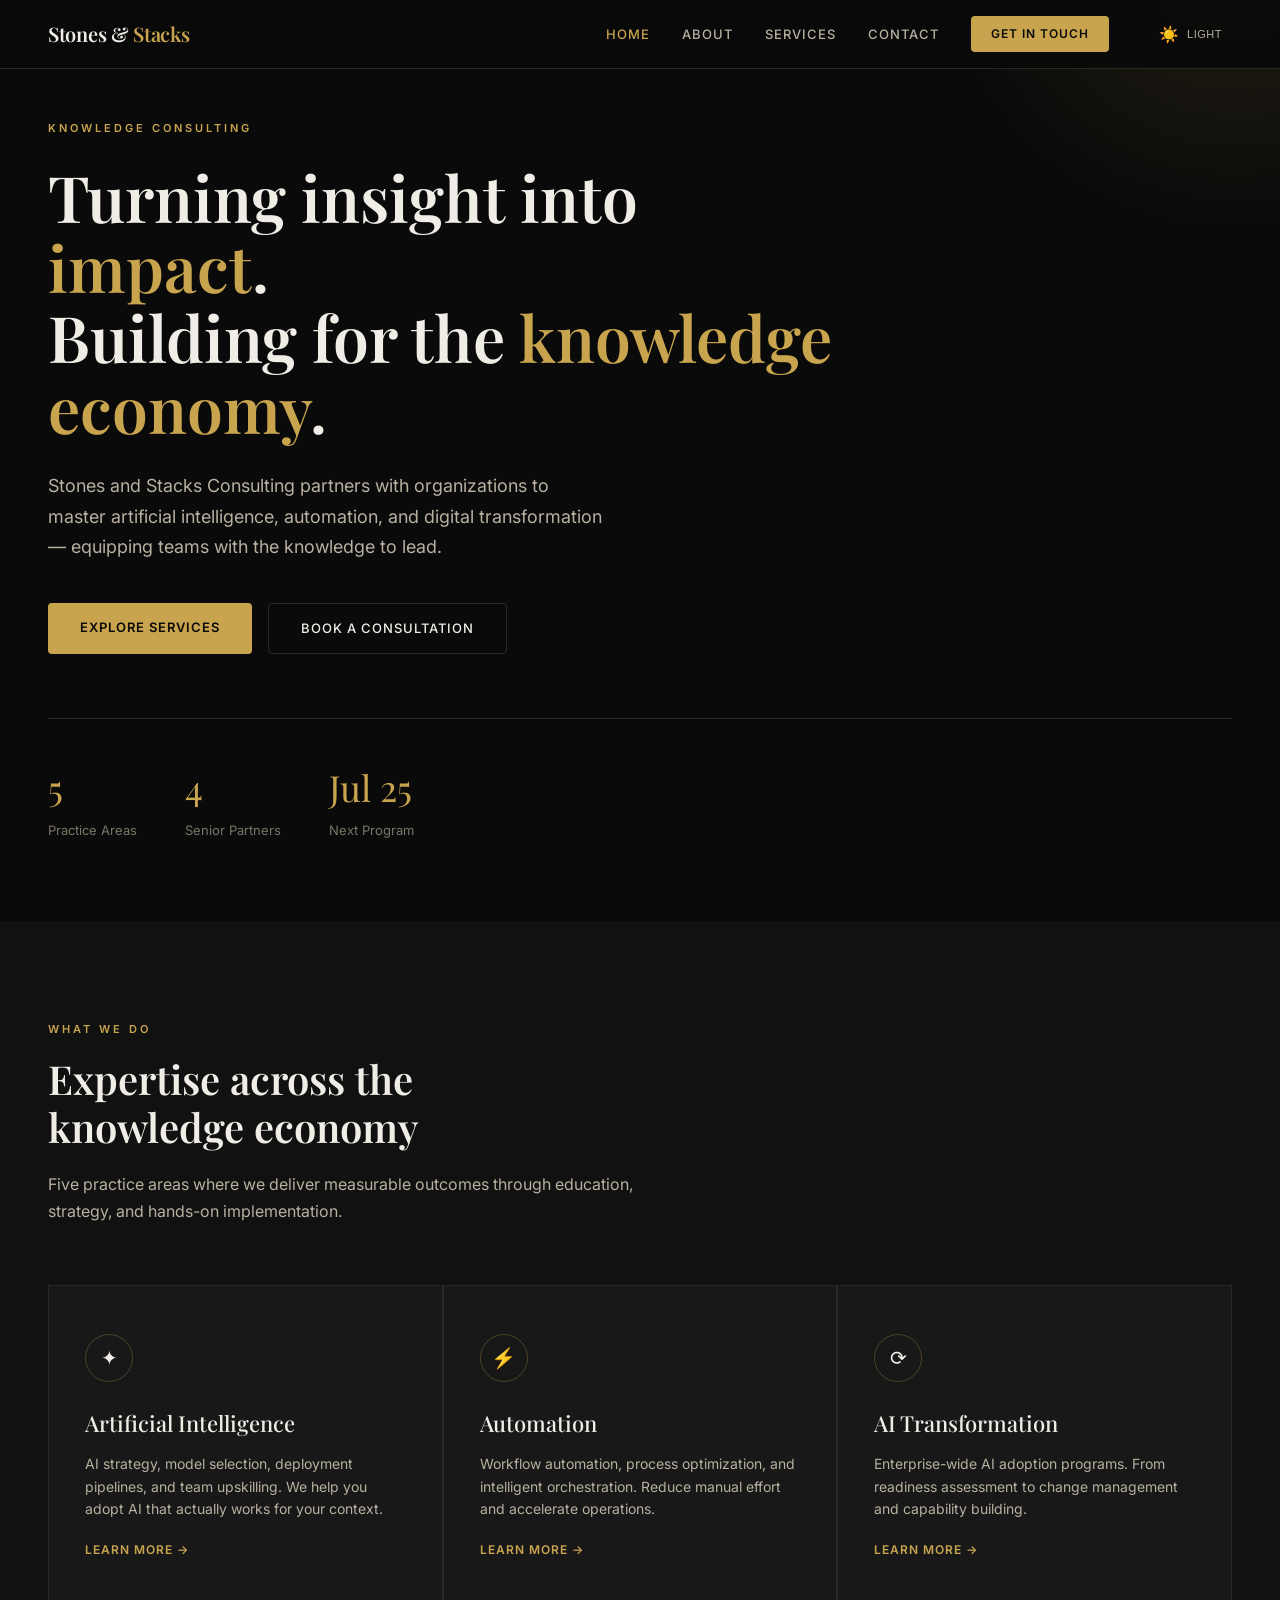
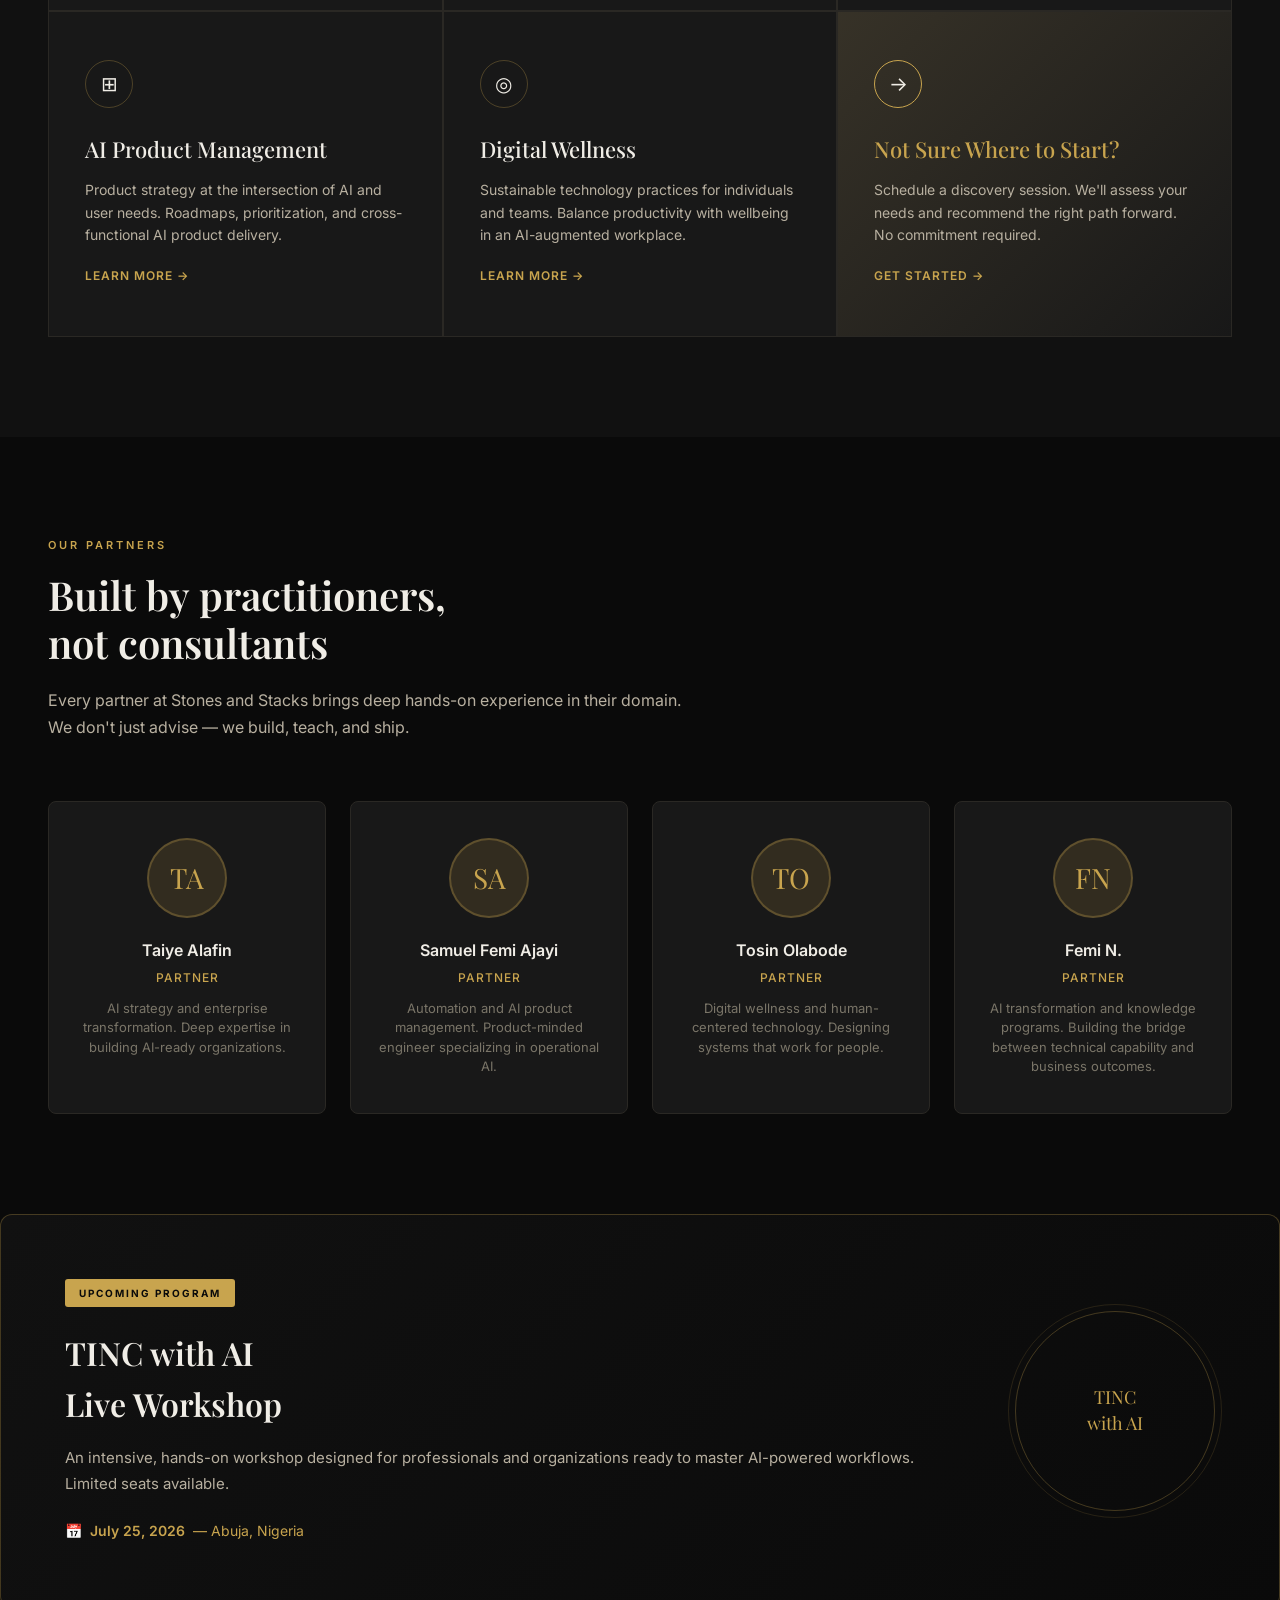
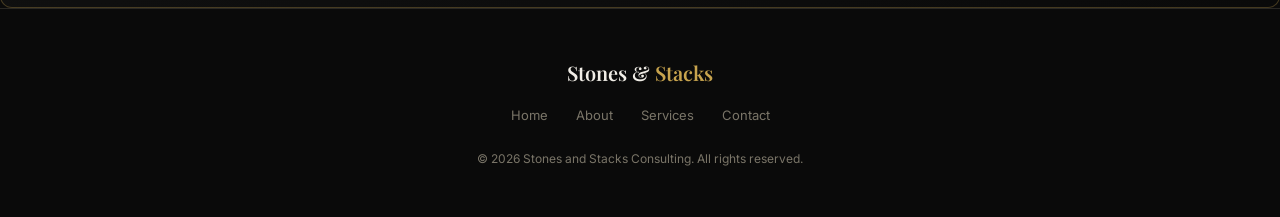
==== commit c4fa48d5: "Fix company name: Stacks and Stones → Stones and Stacks Consulting (18 occurrences)" ====
--- a/index.html
+++ b/index.html
@@ -3,7 +3,7 @@
 <head>
 <meta charset="UTF-8">
 <meta name="viewport" content="width=device-width, initial-scale=1.0">
-<title>Stacks and Stones Consulting</title>
+<title>Stones and Stacks Consulting</title>
 <link href="https://fonts.googleapis.com/css2?family=Inter:wght@300;400;500;600;700&family=Playfair+Display:wght@400;500;600;700&family=DM+Serif+Display:ital@0;1&display=swap" rel="stylesheet">
 <style>
 * { box-sizing: border-box; margin: 0; padding: 0; }
@@ -793,7 +793,7 @@
 <!-- Navigation -->
 <nav>
   <div class="nav-inner">
-    <a class="nav-logo" onclick="showPage('home')">Stacks & <span>Stones</span></a>
+    <a class="nav-logo" onclick="showPage('home')">Stones & <span>Stacks</span></a>
     <div class="nav-links" id="navLinks">
       <a class="active" onclick="showPage('home')">Home</a>
       <a onclick="showPage('about')">About</a>
@@ -815,7 +815,7 @@
     <div class="hero-inner">
       <div class="hero-tag">Knowledge Consulting</div>
       <h1>Turning insight into <em>impact</em>.<br>Building for the <em>knowledge economy</em>.</h1>
-      <p>Stacks and Stones Consulting partners with organizations to master artificial intelligence, automation, and digital transformation — equipping teams with the knowledge to lead.</p>
+      <p>Stones and Stacks Consulting partners with organizations to master artificial intelligence, automation, and digital transformation — equipping teams with the knowledge to lead.</p>
       <div class="hero-actions">
         <a class="btn-primary" onclick="showPage('services')">Explore Services</a>
         <a class="btn-secondary" onclick="showPage('contact')">Book a Consultation</a>
@@ -892,7 +892,7 @@
       <div class="section-header">
         <div class="section-label">Our Partners</div>
         <h2 class="section-title">Built by practitioners,<br>not consultants</h2>
-        <p class="section-text">Every partner at Stacks and Stones brings deep hands-on experience in their domain. We don't just advise — we build, teach, and ship.</p>
+        <p class="section-text">Every partner at Stones and Stacks brings deep hands-on experience in their domain. We don't just advise — we build, teach, and ship.</p>
       </div>
       <div class="partners-grid">
         <div class="partner-card">
@@ -942,14 +942,14 @@
 
   <footer>
     <div class="footer-inner">
-      <div class="footer-logo">Stacks & <span>Stones</span></div>
+      <div class="footer-logo">Stones & <span>Stacks</span></div>
       <div class="footer-links">
         <a onclick="showPage('home')">Home</a>
         <a onclick="showPage('about')">About</a>
         <a onclick="showPage('services')">Services</a>
         <a onclick="showPage('contact')">Contact</a>
       </div>
-      <div class="footer-copy">© 2026 Stacks and Stones Consulting. All rights reserved.</div>
+      <div class="footer-copy">© 2026 Stones and Stacks Consulting. All rights reserved.</div>
     </div>
   </footer>
 </div>
@@ -970,7 +970,7 @@
         <div>
           <div class="section-label">Our Mission</div>
           <h2 class="section-title" style="font-size: 32px;">Equipping organizations<br>for the AI era</h2>
-          <p class="section-text">Stacks and Stones Consulting exists to close the gap between technological possibility and organizational readiness. We believe that sustainable advantage comes not from buying AI, but from building the knowledge and capability to wield it effectively.</p>
+          <p class="section-text">Stones and Stacks Consulting exists to close the gap between technological possibility and organizational readiness. We believe that sustainable advantage comes not from buying AI, but from building the knowledge and capability to wield it effectively.</p>
         </div>
         <div>
           <div class="section-label">Our Approach</div>
@@ -1032,14 +1032,14 @@
 
   <footer>
     <div class="footer-inner">
-      <div class="footer-logo">Stacks & <span>Stones</span></div>
+      <div class="footer-logo">Stones & <span>Stacks</span></div>
       <div class="footer-links">
         <a onclick="showPage('home')">Home</a>
         <a onclick="showPage('about')">About</a>
         <a onclick="showPage('services')">Services</a>
         <a onclick="showPage('contact')">Contact</a>
       </div>
-      <div class="footer-copy">© 2026 Stacks and Stones Consulting. All rights reserved.</div>
+      <div class="footer-copy">© 2026 Stones and Stacks Consulting. All rights reserved.</div>
     </div>
   </footer>
 </div>
@@ -1088,14 +1088,14 @@
 
   <footer>
     <div class="footer-inner">
-      <div class="footer-logo">Stacks & <span>Stones</span></div>
+      <div class="footer-logo">Stones & <span>Stacks</span></div>
       <div class="footer-links">
         <a onclick="showPage('home')">Home</a>
         <a onclick="showPage('about')">About</a>
         <a onclick="showPage('services')">Services</a>
         <a onclick="showPage('contact')">Contact</a>
       </div>
-      <div class="footer-copy">© 2026 Stacks and Stones Consulting. All rights reserved.</div>
+      <div class="footer-copy">© 2026 Stones and Stacks Consulting. All rights reserved.</div>
     </div>
   </footer>
 </div>
@@ -1147,14 +1147,15 @@
           <div id="formSuccess" style="display: none; text-align: center; padding: 40px 20px;">
             <div style="font-size: 48px; margin-bottom: 16px;">✓</div>
             <h3 style="font-family: var(--heading-font); font-size: 24px; margin-bottom: 12px; color: var(--gold);">Message Sent</h3>
-            <p style="color: var(--text-secondary);">Thank you for reaching out. We'll get back to you within 48 hours.</p>
+            <p style="color: var(--text-secondary);" id="formSuccessEmail"></p>
+            <p style="color: var(--text-muted); font-size: 14px; margin-top: 8px;">We'll get back to you within 48 hours.</p>
           </div>
           </form>
         </div>
         <div class="contact-info">
           <div class="contact-info-item">
             <h4>Email</h4>
-            <p>hello@stacksandstones.com</p>
+            <p>hello@stonesandstacks.com</p>
           </div>
           <div class="contact-info-item">
             <h4>Location</h4>
@@ -1175,14 +1176,14 @@
 
   <footer>
     <div class="footer-inner">
-      <div class="footer-logo">Stacks & <span>Stones</span></div>
+      <div class="footer-logo">Stones & <span>Stacks</span></div>
       <div class="footer-links">
         <a onclick="showPage('home')">Home</a>
         <a onclick="showPage('about')">About</a>
         <a onclick="showPage('services')">Services</a>
         <a onclick="showPage('contact')">Contact</a>
       </div>
-      <div class="footer-copy">© 2026 Stacks and Stones Consulting. All rights reserved.</div>
+      <div class="footer-copy">© 2026 Stones and Stacks Consulting. All rights reserved.</div>
     </div>
   </footer>
 </div>
@@ -1199,11 +1200,11 @@
   if (isDark) {
     themeIcon.textContent = '🌙';
     themeLabel.textContent = 'Dark';
-    document.title = 'Stacks and Stones Consulting — Light';
+    document.title = 'Stones and Stacks Consulting — Light';
   } else {
     themeIcon.textContent = '☀️';
     themeLabel.textContent = 'Light';
-    document.title = 'Stacks and Stones Consulting — Dark';
+    document.title = 'Stones and Stacks Consulting — Dark';
   }
   localStorage.setItem('stacks-theme', isDark ? 'light' : 'dark');
 }
@@ -1217,13 +1218,13 @@
     html.classList.add('theme-light');
     document.getElementById('themeIcon').textContent = '🌙';
     document.getElementById('themeLabel').textContent = 'Dark';
-    document.title = 'Stacks and Stones Consulting — Light';
+    document.title = 'Stones and Stacks Consulting — Light';
   } else {
     html.classList.add('theme-dark');
     html.classList.remove('theme-light');
     document.getElementById('themeIcon').textContent = '☀️';
     document.getElementById('themeLabel').textContent = 'Light';
-    document.title = 'Stacks and Stones Consulting — Dark';
+    document.title = 'Stones and Stacks Consulting — Dark';
   }
 })();
 
@@ -1246,29 +1247,28 @@
   const form = document.getElementById('contactForm');
   btn.textContent = 'Sending...';
   btn.disabled = true;
-  // Build form data for Netlify Forms
-  const formData = new URLSearchParams();
-  formData.append('form-name', 'Contact');
-  formData.append('name', document.getElementById('formName').value);
-  formData.append('email', document.getElementById('formEmail').value);
-  formData.append('organization', document.getElementById('formOrg').value);
-  formData.append('interest', document.getElementById('formInterest').value);
-  formData.append('message', document.getElementById('formMessage').value);
-  fetch('/', {
-    method: 'POST',
-    headers: { 'Content-Type': 'application/x-www-form-urlencoded' },
-    body: formData.toString()
-  }).then(function() {
-    form.querySelectorAll('input, textarea, select, button').forEach(function(el) {
-      if (el.id !== 'formSubmit') el.style.display = 'none';
-    });
-    document.getElementById('formSuccess').style.display = 'block';
-    btn.style.display = 'none';
-  }).catch(function() {
-    btn.textContent = 'Send Message';
-    btn.disabled = false;
-    alert('Something went wrong. Please try again or email us directly.');
+  // Capture form data
+  var name = document.getElementById('formName').value;
+  var email = document.getElementById('formEmail').value;
+  var organization = document.getElementById('formOrg').value;
+  var interest = document.getElementById('formInterest').value;
+  var message = document.getElementById('formMessage').value;
+  // Show success — form submission will be routed once backend is connected
+  form.querySelectorAll('input, textarea, select, button').forEach(function(el) {
+    if (el.id !== 'formSubmit') el.style.display = 'none';
   });
+  document.getElementById('formSuccess').style.display = 'block';
+  document.getElementById('formSuccessEmail').textContent = name + ', we\'ll respond at ' + email;
+  btn.style.display = 'none';
+  // Attempt to submit via Netlify Forms (silent — works when deployed on Netlify)
+  var fd = new URLSearchParams();
+  fd.append('form-name', 'Contact');
+  fd.append('name', name);
+  fd.append('email', email);
+  fd.append('organization', organization);
+  fd.append('interest', interest);
+  fd.append('message', message);
+  fetch('/', { method: 'POST', headers: { 'Content-Type': 'application/x-www-form-urlencoded' }, body: fd.toString() }).catch(function(){});
 }
 </script>
 </body>
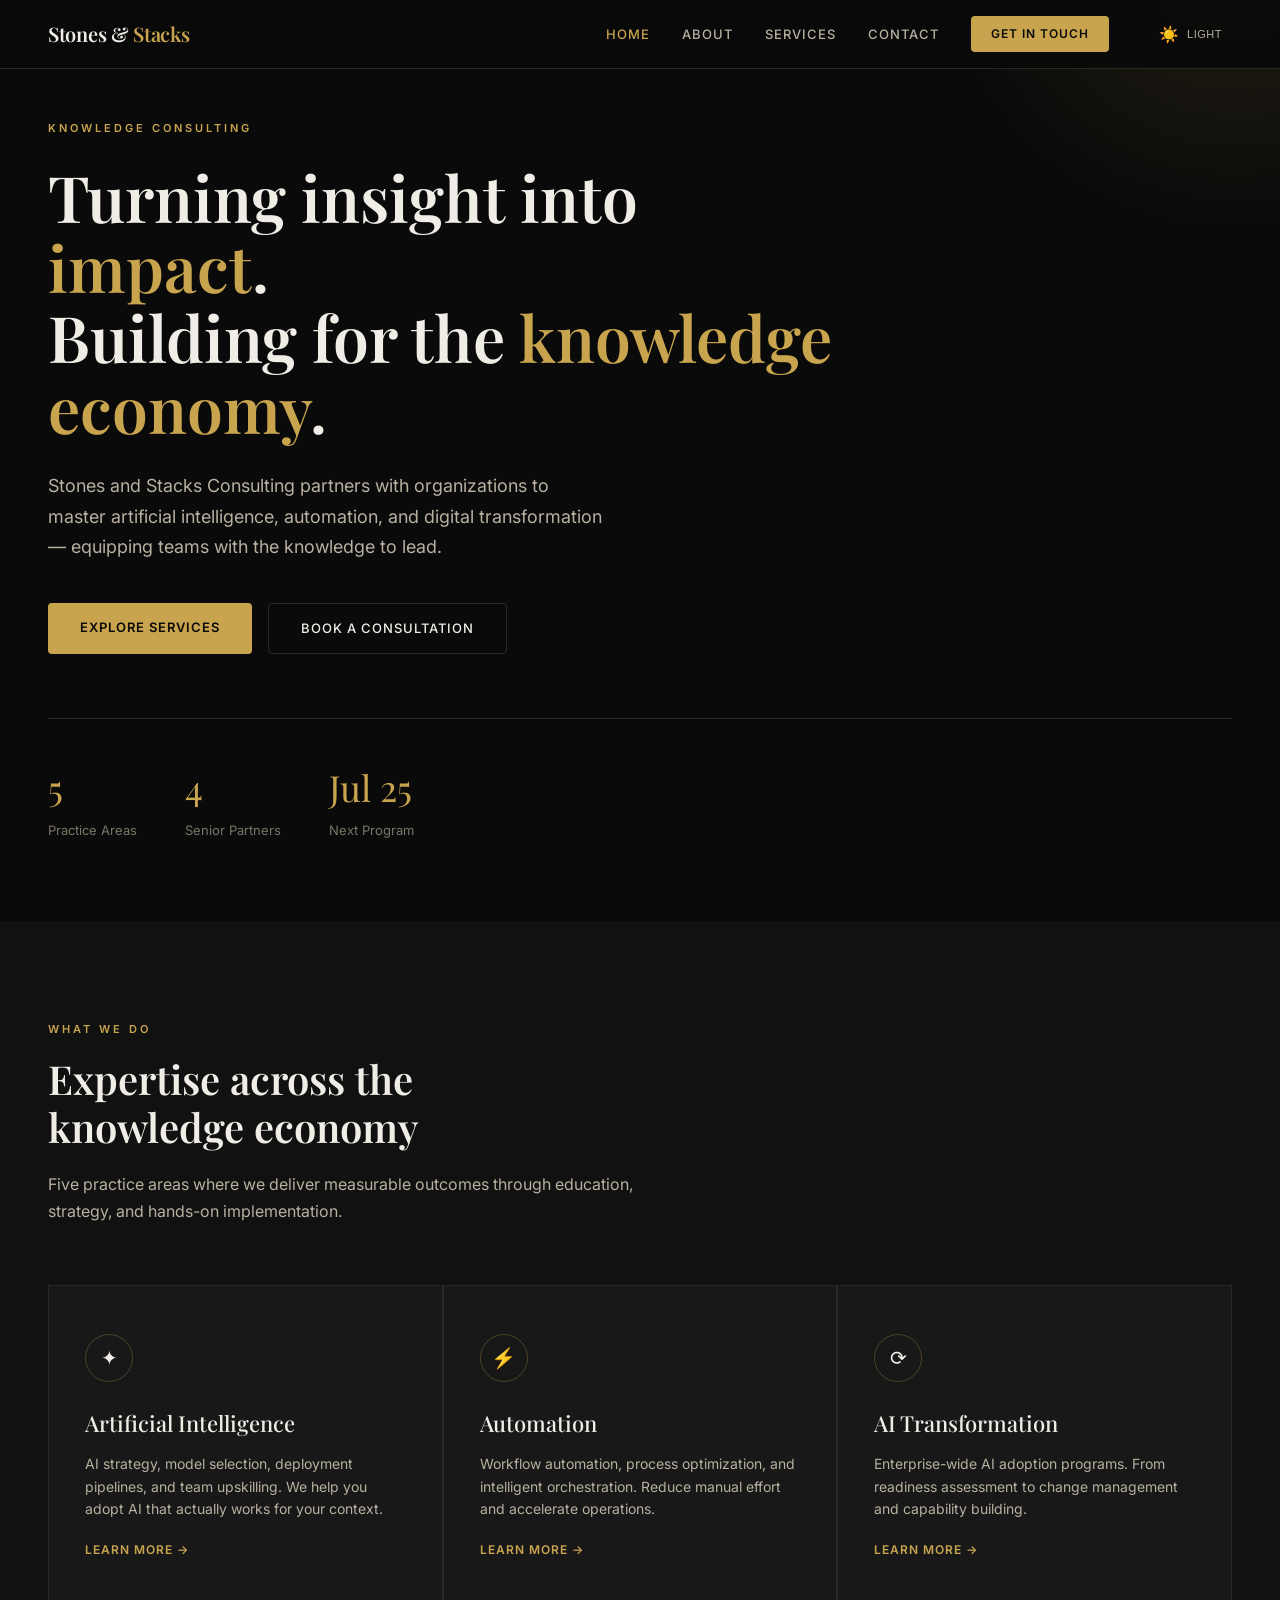
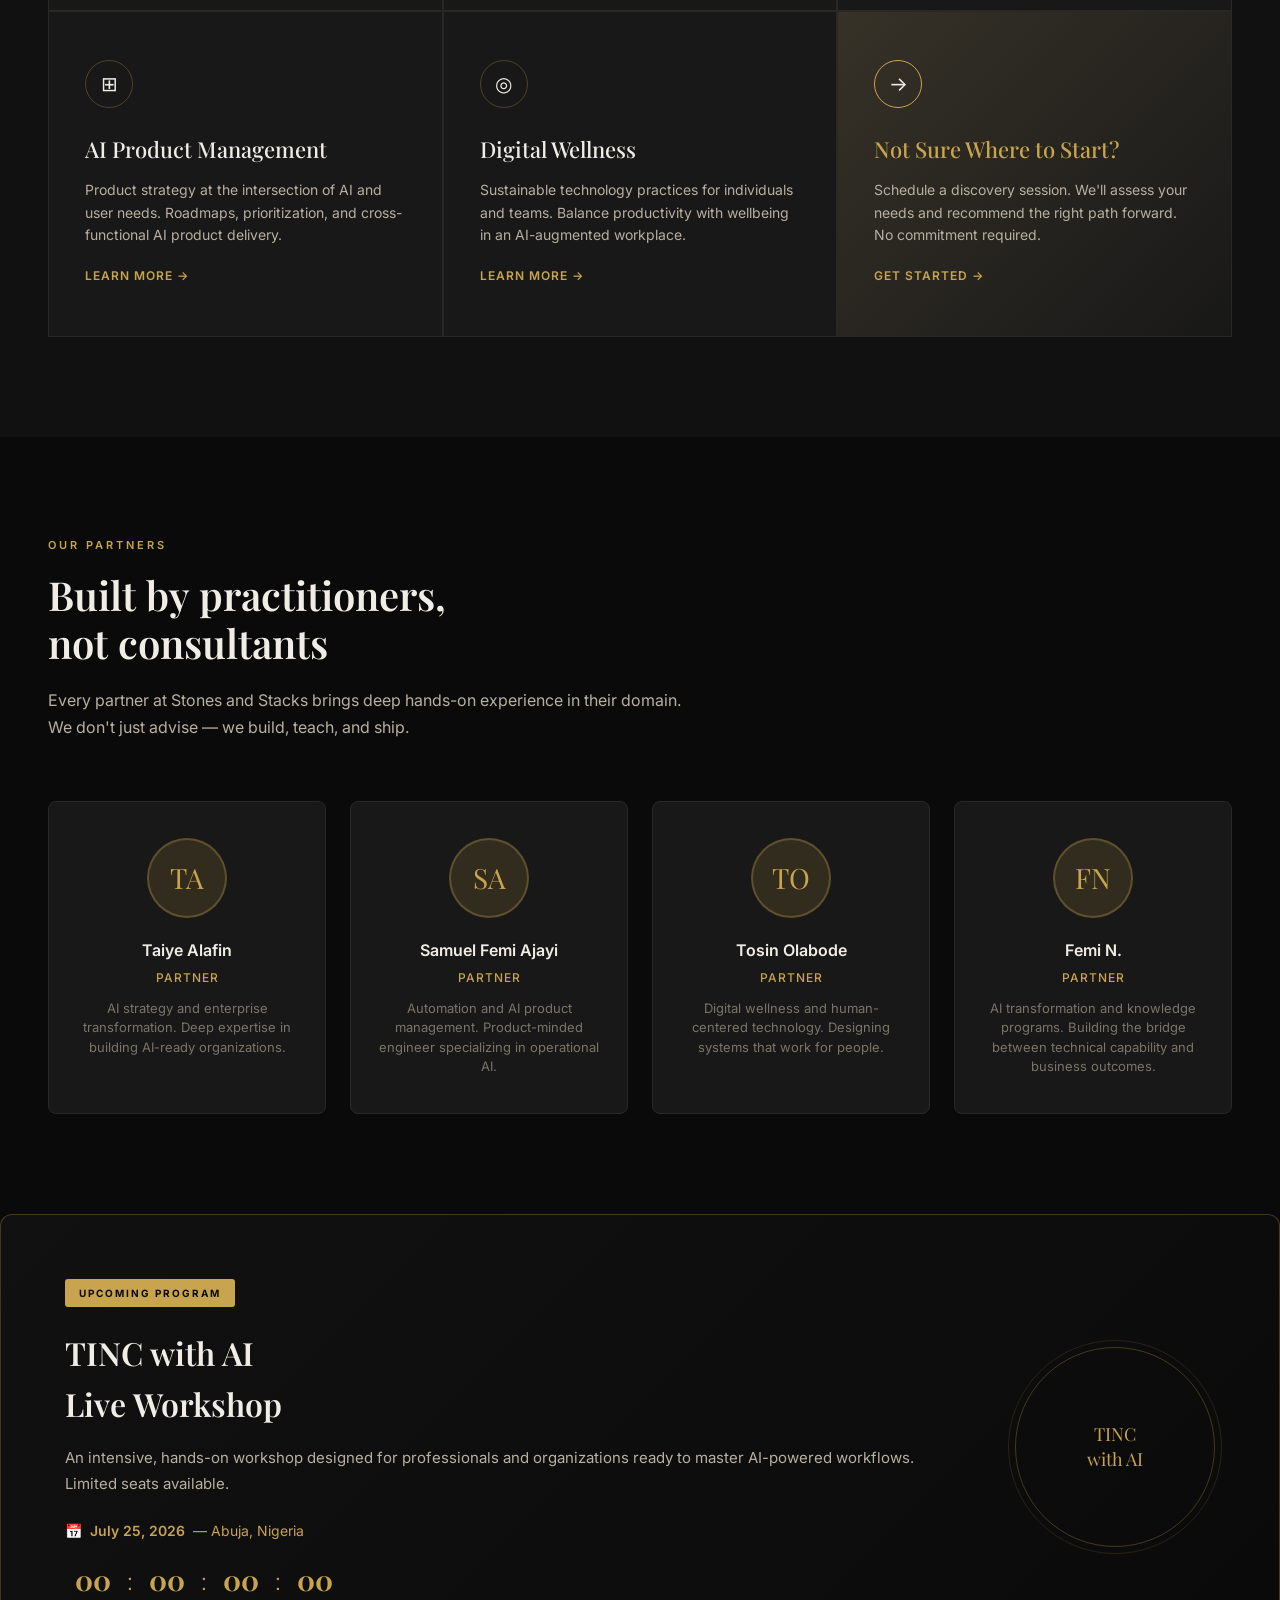
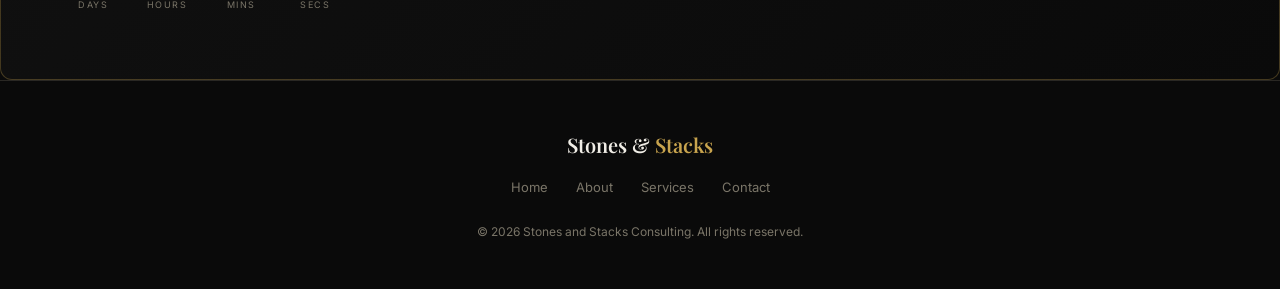
==== commit 92f2dc9e: "Add countdown timer to TINC workshop section (target: July 25, 2026)" ====
--- a/index.html
+++ b/index.html
@@ -516,6 +516,43 @@
 }
 html.theme-light .program-date { font-weight: 500; }
 .program-date strong { font-weight: 600; }
+
+/* Countdown Timer */
+.countdown {
+  display: flex;
+  align-items: center;
+  gap: 4px;
+  margin-top: 20px;
+}
+.countdown-item {
+  display: flex;
+  flex-direction: column;
+  align-items: center;
+  min-width: 56px;
+}
+.countdown-num {
+  font-family: var(--heading-font);
+  font-size: 28px;
+  font-weight: 700;
+  color: var(--gold);
+  line-height: 1;
+}
+.countdown-label {
+  font-size: 9px;
+  text-transform: uppercase;
+  letter-spacing: 1.5px;
+  color: var(--text-muted);
+  margin-top: 4px;
+}
+.countdown-sep {
+  font-size: 24px;
+  font-weight: 300;
+  color: var(--gold);
+  margin: 0 2px 14px 2px;
+}
+html.theme-light .countdown-num { font-weight: 700; }
+html.theme-light .countdown-sep { font-weight: 400; }
+html.theme-light .countdown-label { font-weight: 500; }
 .program-visual {
   width: 200px; height: 200px;
   border: 1px solid var(--border-gold);
@@ -932,6 +969,27 @@
           <h3>TINC with AI<br>Live Workshop</h3>
           <p>An intensive, hands-on workshop designed for professionals and organizations ready to master AI-powered workflows. Limited seats available.</p>
           <div class="program-date">📅 <strong>July 25, 2026</strong> — Abuja, Nigeria</div>
+          <div class="countdown">
+            <div class="countdown-item">
+              <span class="countdown-num" id="countdown-days">00</span>
+              <span class="countdown-label">Days</span>
+            </div>
+            <div class="countdown-sep">:</div>
+            <div class="countdown-item">
+              <span class="countdown-num" id="countdown-hours">00</span>
+              <span class="countdown-label">Hours</span>
+            </div>
+            <div class="countdown-sep">:</div>
+            <div class="countdown-item">
+              <span class="countdown-num" id="countdown-mins">00</span>
+              <span class="countdown-label">Mins</span>
+            </div>
+            <div class="countdown-sep">:</div>
+            <div class="countdown-item">
+              <span class="countdown-num" id="countdown-secs">00</span>
+              <span class="countdown-label">Secs</span>
+            </div>
+          </div>
         </div>
         <div class="program-visual">
           TINC<br>with AI
@@ -1189,6 +1247,32 @@
 </div>
 
 <script>
+// Countdown timer — TINC with AI Workshop: July 25, 2026
+(function() {
+  var target = new Date('2026-07-25T00:00:00').getTime();
+  function tick() {
+    var now = new Date().getTime();
+    var diff = target - now;
+    if (diff <= 0) {
+      document.getElementById('countdown-days').textContent = '00';
+      document.getElementById('countdown-hours').textContent = '00';
+      document.getElementById('countdown-mins').textContent = '00';
+      document.getElementById('countdown-secs').textContent = '00';
+      return;
+    }
+    var days = Math.floor(diff / (1000 * 60 * 60 * 24));
+    var hours = Math.floor((diff % (1000 * 60 * 60 * 24)) / (1000 * 60 * 60));
+    var mins = Math.floor((diff % (1000 * 60 * 60)) / (1000 * 60));
+    var secs = Math.floor((diff % (1000 * 60)) / 1000);
+    document.getElementById('countdown-days').textContent = String(days).padStart(2, '0');
+    document.getElementById('countdown-hours').textContent = String(hours).padStart(2, '0');
+    document.getElementById('countdown-mins').textContent = String(mins).padStart(2, '0');
+    document.getElementById('countdown-secs').textContent = String(secs).padStart(2, '0');
+  }
+  tick();
+  setInterval(tick, 1000);
+})();
+
 // Theme toggle
 function toggleTheme() {
   const html = document.documentElement;
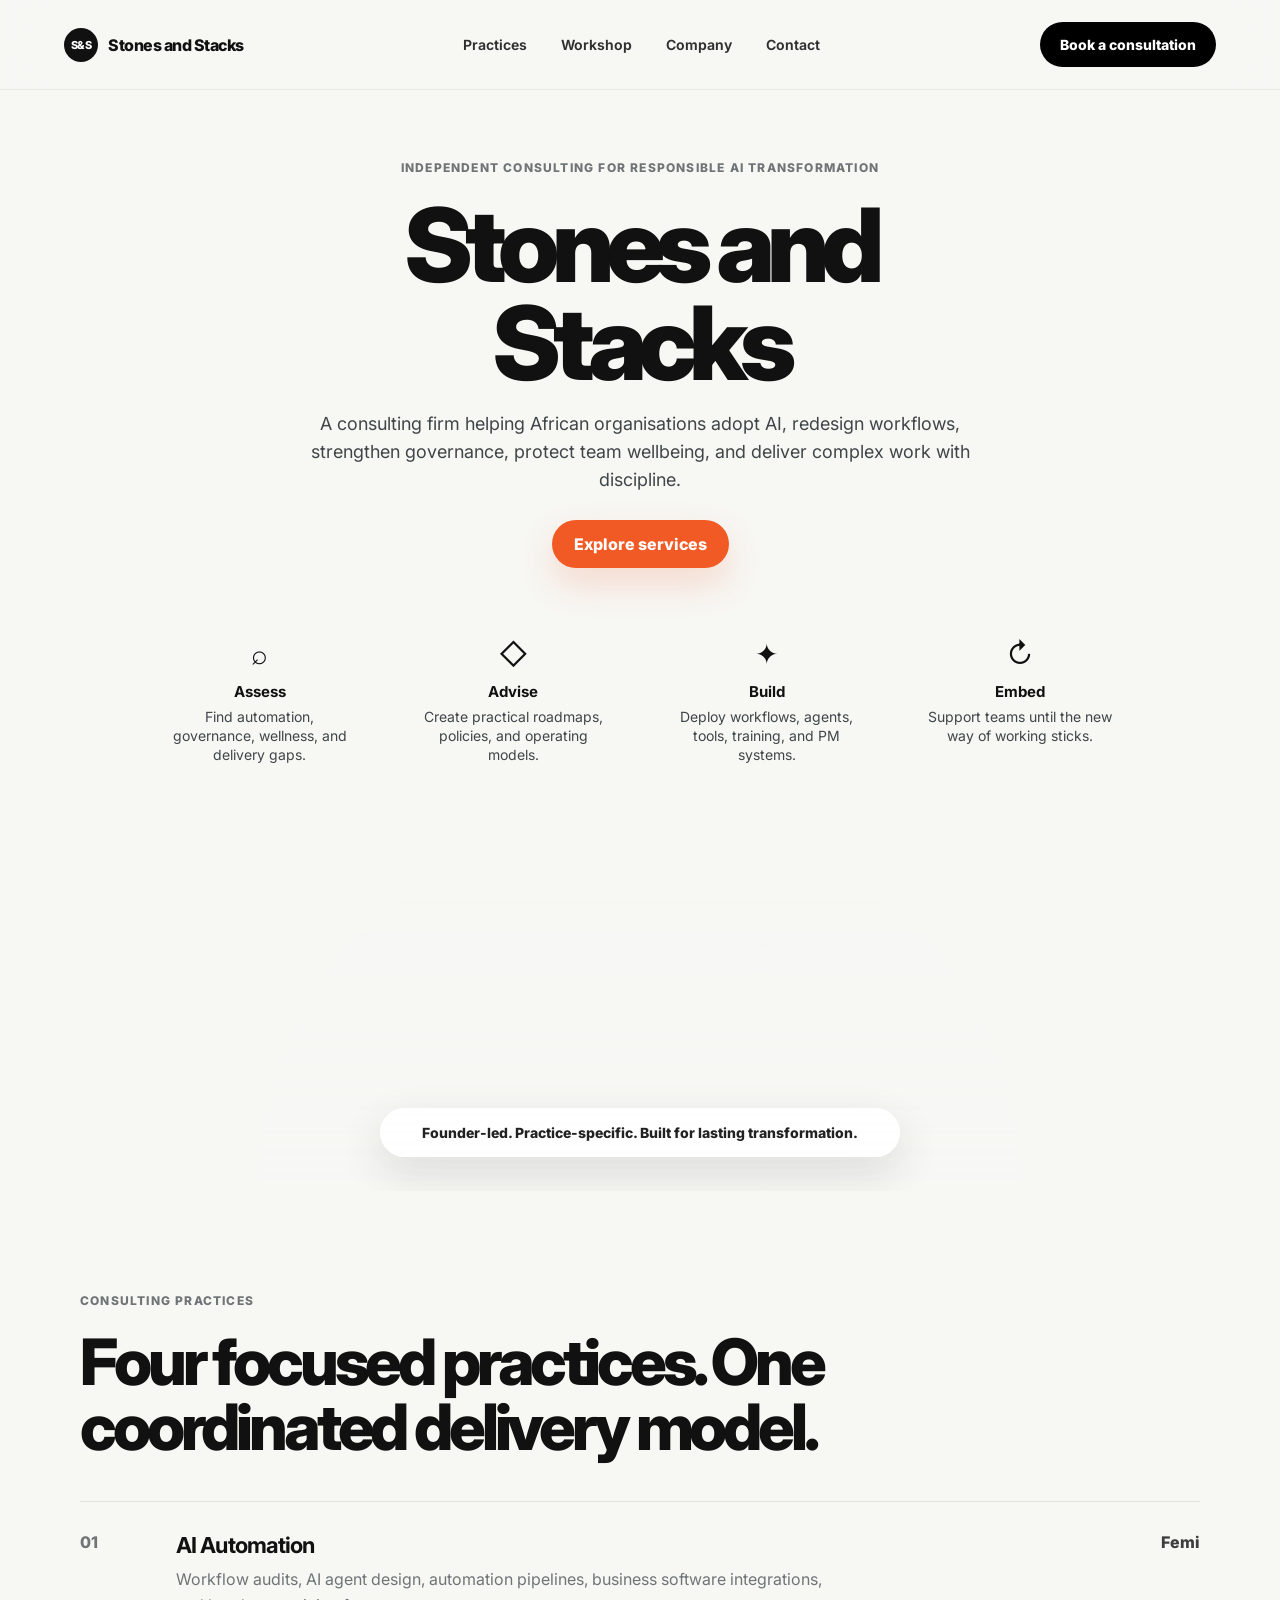
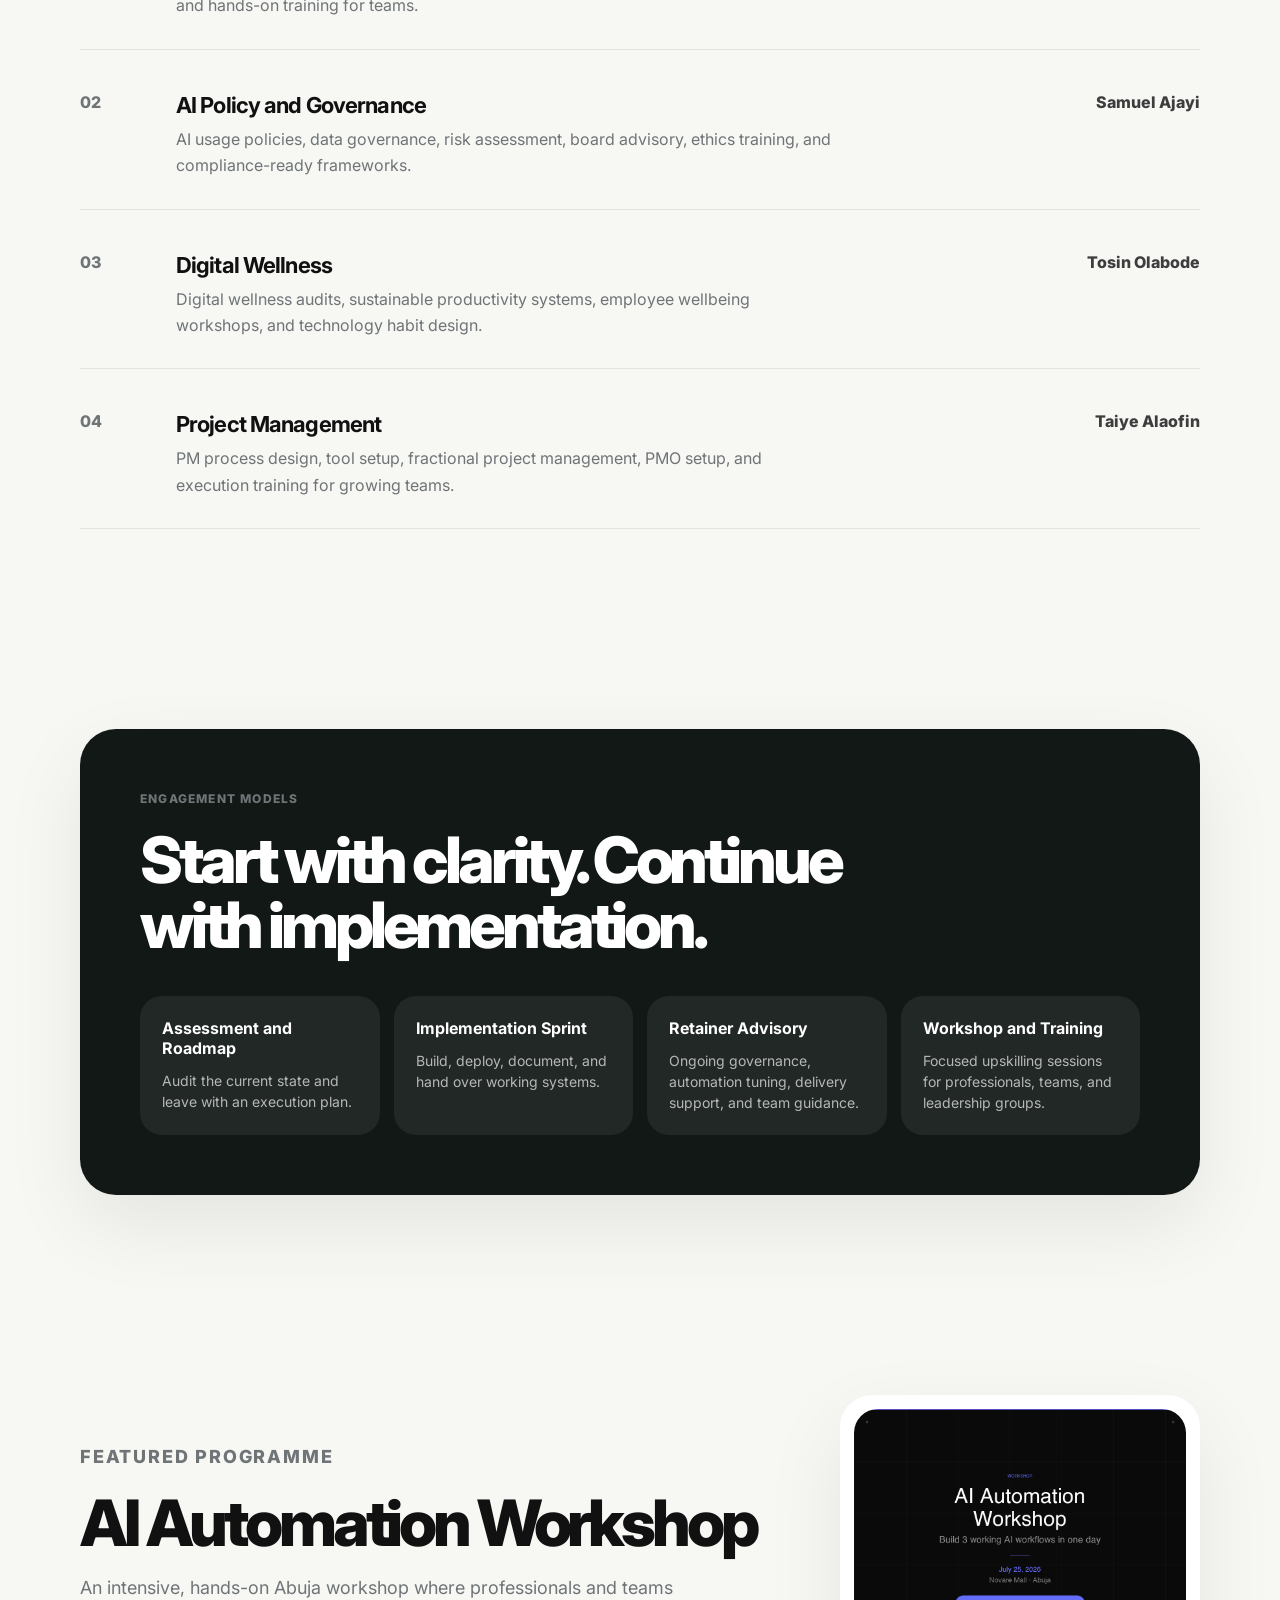
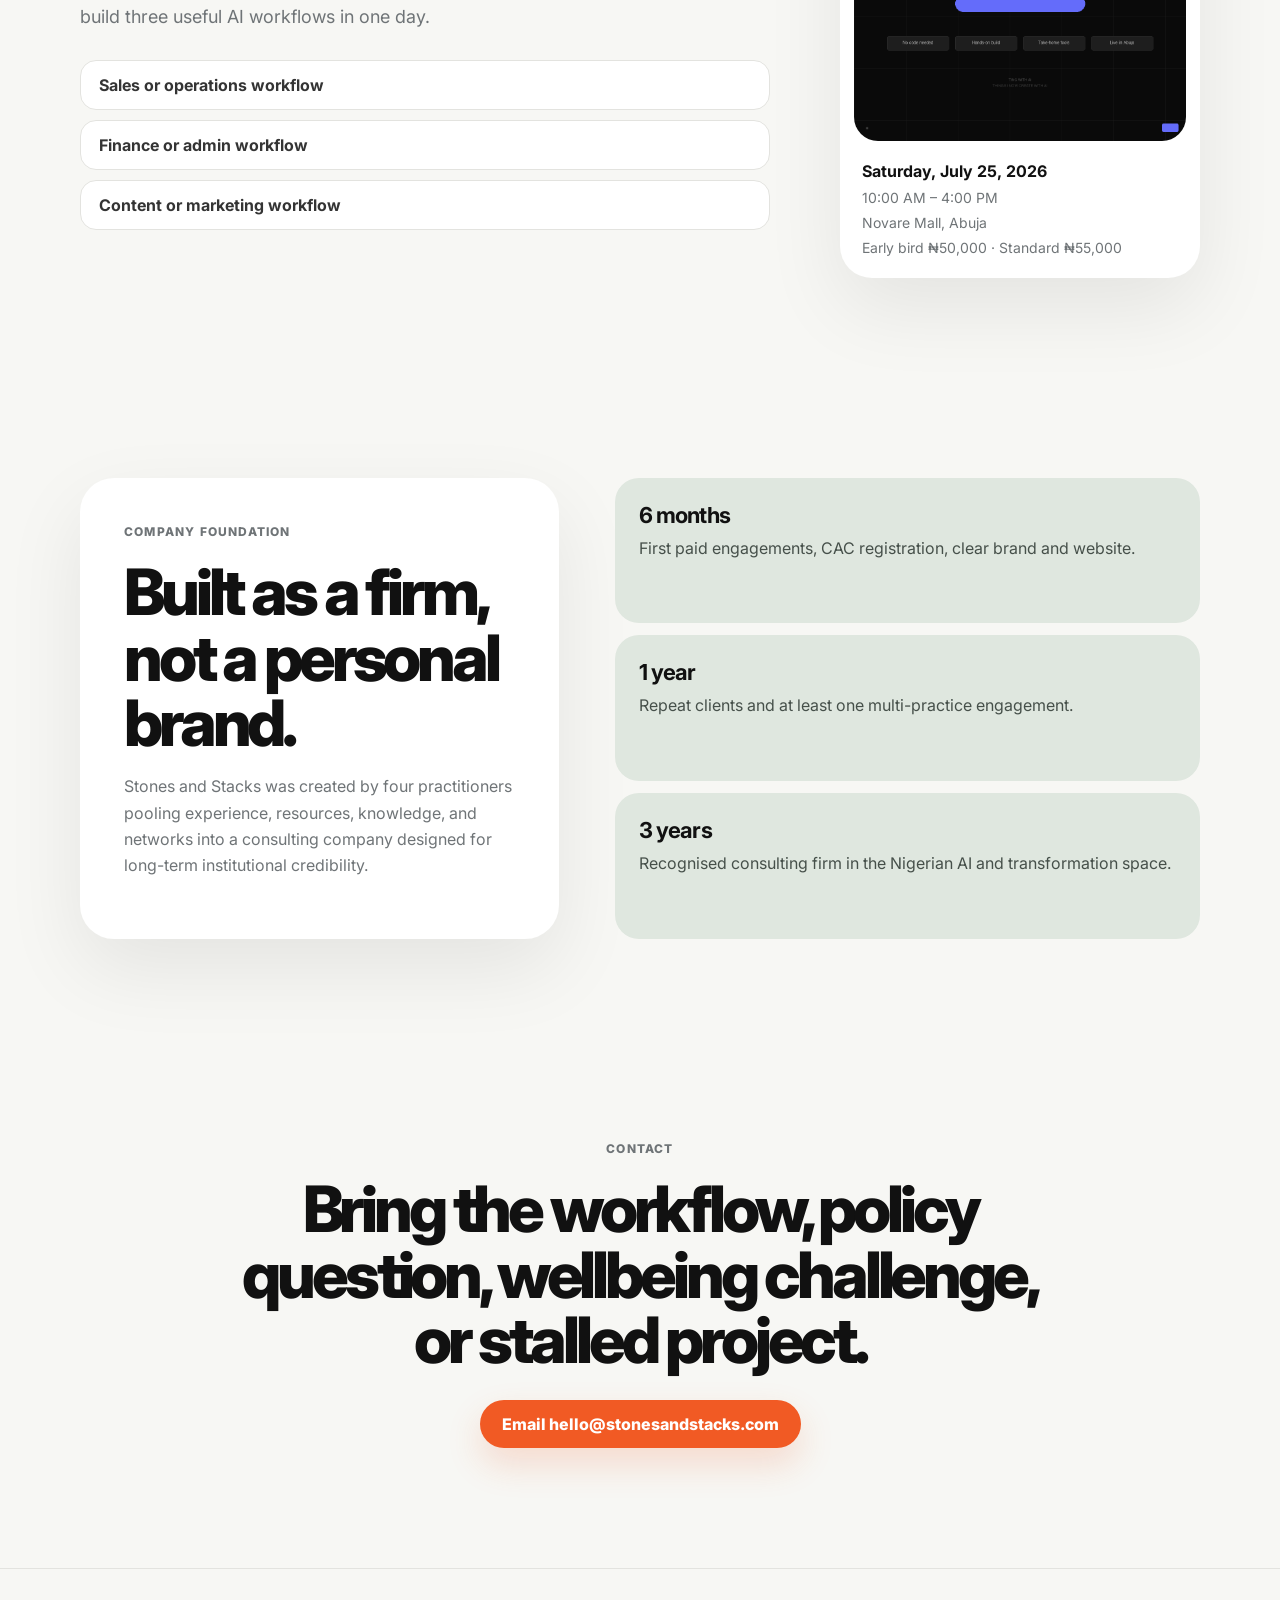
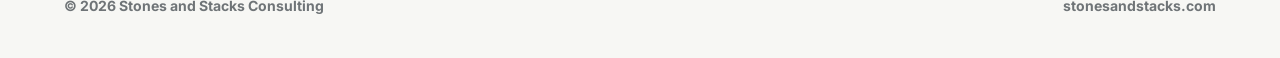
==== commit c38ae055: "Deploy website prototype — S&S consulting page with practices, workshop, and company sections" ====
--- a/index.html
+++ b/index.html
@@ -1,1359 +1,170 @@
-<!DOCTYPE html>
-<html lang="en" class="theme-dark">
+<!doctype html>
+<html lang="en">
 <head>
-<meta charset="UTF-8">
-<meta name="viewport" content="width=device-width, initial-scale=1.0">
-<title>Stones and Stacks Consulting</title>
-<link href="https://fonts.googleapis.com/css2?family=Inter:wght@300;400;500;600;700&family=Playfair+Display:wght@400;500;600;700&family=DM+Serif+Display:ital@0;1&display=swap" rel="stylesheet">
-<style>
-* { box-sizing: border-box; margin: 0; padding: 0; }
-
-/* ===== DARK THEME (default) ===== */
-html.theme-dark {
-  --bg-primary: #0A0A0A;
-  --bg-secondary: #111111;
-  --bg-card: #181818;
-  --bg-card-hover: #1E1E1E;
-  --gold: #C8A44E;
-  --gold-light: #E8D5A3;
-  --gold-dark: #A8882E;
-  --gold-glow: rgba(200, 164, 78, 0.15);
-  --text-primary: #F0EDE6;
-  --text-secondary: #B8B0A0;
-  --text-muted: #7A7568;
-  --border: #2A2824;
-  --border-gold: rgba(200, 164, 78, 0.3);
-  --heading-font: 'Playfair Display', serif;
-  --body-font: 'Inter', -apple-system, BlinkMacSystemFont, 'Segoe UI', sans-serif;
-  --btn-primary-color: #0A0A0A;
-  --btn-border-radius: 4px;
-  --card-border-radius: 8px;
-  --service-card-bg-hover: var(--bg-card-hover);
-  --mobile-nav-bg: rgba(10,10,10,0.98);
-  --hero-bg: var(--bg-primary);
-  --section-alt-bg: var(--bg-secondary);
-  --footer-bg: transparent;
-  --toggle-bg: #2A2824;
-  --toggle-active: var(--gold);
-}
-
-/* ===== LIGHT THEME ===== */
-html.theme-light {
-  --bg-primary: #FAF8F5;
-  --bg-secondary: #FFFFFF;
-  --bg-card: #FFFFFF;
-  --bg-card-hover: #F5F3F0;
-  --gold: #C8A44E;
-  --gold-light: #F0E8D0;
-  --gold-dark: #A8882E;
-  --gold-glow: rgba(200, 164, 78, 0.1);
-  --text-primary: #1C1C1C;
-  --text-secondary: #6B6560;
-  --text-muted: #9A9490;
-  --border: #E8E4DE;
-  --border-gold: #D4C4A0;
-  --heading-font: 'DM Serif Display', serif;
-  --body-font: 'Inter', -apple-system, BlinkMacSystemFont, 'Segoe UI', sans-serif;
-  --btn-primary-color: #FFF;
-  --btn-border-radius: 6px;
-  --card-border-radius: 12px;
-  --service-card-bg-hover: #F5F3F0;
-  --mobile-nav-bg: rgba(250,248,245,0.98);
-  --hero-bg: var(--bg-secondary);
-  --section-alt-bg: var(--bg-secondary);
-  --footer-bg: var(--bg-secondary);
-  --toggle-bg: #E8E4DE;
-  --toggle-active: var(--gold);
-}
-
-html { scroll-behavior: smooth; }
-body {
-  font-family: var(--body-font);
-  -webkit-font-smoothing: antialiased;
-  background: var(--bg-primary);
-  color: var(--text-primary);
-  line-height: 1.6;
-  transition: background 0.4s ease, color 0.4s ease;
-}
-
-/* Transition for themed elements */
-nav, .service-card, .partner-card, .program-section, .value-item, .service-sub-link,
-.btn-primary, .btn-secondary, .contact-info-item, footer, .hero, .dark-section,
-.program-card, input, textarea, select {
-  transition: background 0.4s ease, color 0.4s ease, border-color 0.4s ease, box-shadow 0.4s ease;
-}
-
-/* Navigation */
-nav {
-  position: fixed; top: 0; left: 0; right: 0;
-  background: rgba(10, 10, 10, 0.92);
-  backdrop-filter: blur(12px);
-  -webkit-backdrop-filter: blur(12px);
-  border-bottom: 1px solid var(--border);
-  z-index: 1000;
-  padding: 0 48px;
-}
-html.theme-light nav {
-  background: rgba(250, 248, 245, 0.95);
-}
-.nav-inner {
-  max-width: 1280px; margin: 0 auto;
-  display: flex; align-items: center; justify-content: space-between;
-  height: 68px;
-}
-html.theme-light .nav-inner { height: 72px; }
-.nav-logo {
-  font-family: var(--heading-font);
-  font-size: 20px; font-weight: 600;
-  color: var(--text-primary);
-  text-decoration: none;
-  letter-spacing: -0.3px;
-  cursor: pointer;
-}
-html.theme-light .nav-logo {
-  font-size: 22px; letter-spacing: -0.5px;
-}
-.nav-logo span { color: var(--gold); }
-.nav-links { display: flex; align-items: center; gap: 32px; }
-html.theme-light .nav-links { gap: 28px; }
-.nav-links a {
-  color: var(--text-secondary);
-  text-decoration: none;
-  font-size: 13px; font-weight: 500;
-  letter-spacing: 1px; text-transform: uppercase;
-  transition: color 0.2s;
-  cursor: pointer;
-}
-html.theme-light .nav-links a {
-  font-size: 14px; letter-spacing: 0; text-transform: none;
-}
-.nav-links a:hover, .nav-links a.active { color: var(--gold); }
-html.theme-light .nav-links a:hover, html.theme-light .nav-links a.active { color: var(--gold-dark); }
-
-.nav-cta {
-  background: var(--gold);
-  color: var(--btn-primary-color) !important;
-  padding: 8px 20px;
-  border-radius: var(--btn-border-radius);
-  font-weight: 600 !important;
-  font-size: 12px !important;
-  letter-spacing: 1px;
-  text-transform: uppercase;
-  transition: background 0.2s;
-  cursor: pointer;
-}
-html.theme-light .nav-cta {
-  padding: 10px 24px; font-size: 13px !important;
-}
-.nav-cta:hover { background: var(--gold-light); }
-html.theme-light .nav-cta:hover { background: var(--gold-dark); }
-
-/* Theme toggle in nav */
-.theme-toggle {
-  display: flex; align-items: center; gap: 8px;
-  background: none; border: none; cursor: pointer;
-  padding: 6px 10px;
-  border-radius: 20px;
-  color: var(--text-secondary);
-  font-size: 16px;
-  transition: color 0.2s, background 0.2s;
-  margin-left: 8px;
-}
-.theme-toggle:hover {
-  color: var(--gold);
-  background: var(--toggle-bg);
-}
-.theme-toggle-label {
-  font-size: 11px; font-weight: 500;
-  letter-spacing: 0.5px; text-transform: uppercase;
-}
-
-/* Page wrapper */
-.page { display: none; }
-.page.active { display: block; }
-
-/* Hero */
-.hero {
-  min-height: 100vh;
-  display: flex; align-items: center;
-  padding: 120px 48px 80px;
-  position: relative;
-  overflow: hidden;
-  background: var(--hero-bg);
-}
-.hero::before {
-  content: '';
-  position: absolute;
-  top: -40%; right: -20%;
-  width: 600px; height: 600px;
-  background: radial-gradient(circle, var(--gold-glow) 0%, transparent 70%);
-  pointer-events: none;
-}
-html.theme-light .hero::before {
-  top: -30%; right: -15%;
-  width: 500px; height: 500px;
-}
-html.theme-light .hero::after {
-  content: '';
-  position: absolute;
-  bottom: 0; left: 0; right: 0;
-  height: 1px;
-  background: linear-gradient(90deg, transparent, var(--border-gold), transparent);
-}
-.hero-inner {
-  max-width: 1280px; margin: 0 auto;
-  width: 100%;
-  position: relative; z-index: 1;
-}
-html.theme-light .hero-inner { max-width: 1200px; }
-.hero-tag {
-  font-size: 11px; font-weight: 600;
-  letter-spacing: 3px; text-transform: uppercase;
-  color: var(--gold);
-  margin-bottom: 24px;
-}
-html.theme-light .hero-tag {
-  display: inline-block;
-  font-size: 12px; letter-spacing: 2px;
-  background: var(--gold-glow);
-  padding: 6px 16px;
-  border-radius: 20px;
-}
-.hero h1 {
-  font-family: var(--heading-font);
-  font-size: 64px; font-weight: 600;
-  line-height: 1.1;
-  margin-bottom: 28px;
-  max-width: 800px;
-}
-html.theme-light .hero h1 {
-  font-size: 60px; font-weight: 400;
-  max-width: 750px;
-}
-.hero h1 em { color: var(--gold); font-style: normal; }
-html.theme-light .hero h1 em { font-style: italic; }
-.hero p {
-  font-size: 18px; color: var(--text-secondary);
-  max-width: 560px;
-  line-height: 1.7;
-  margin-bottom: 40px;
-}
-html.theme-light .hero p { max-width: 520px; margin-bottom: 36px; }
-.hero-actions { display: flex; gap: 16px; }
-
-/* Buttons */
-.btn-primary {
-  background: var(--gold);
-  color: var(--btn-primary-color);
-  padding: 14px 32px;
-  border: none; border-radius: var(--btn-border-radius);
-  font-size: 13px; font-weight: 600;
-  letter-spacing: 1px; text-transform: uppercase;
-  cursor: pointer;
-  transition: background 0.2s;
-  text-decoration: none;
-  display: inline-block;
-}
-html.theme-light .btn-primary { font-size: 14px; letter-spacing: 0; text-transform: none; }
-.btn-primary:hover { background: var(--gold-light); }
-html.theme-light .btn-primary:hover { background: var(--gold-dark); }
-.btn-secondary {
-  background: transparent;
-  color: var(--text-primary);
-  padding: 14px 32px;
-  border: 1px solid var(--border);
-  border-radius: var(--btn-border-radius);
-  font-size: 13px; font-weight: 500;
-  letter-spacing: 1px; text-transform: uppercase;
-  cursor: pointer;
-  transition: all 0.2s;
-  text-decoration: none;
-  display: inline-block;
-}
-html.theme-light .btn-secondary { font-size: 14px; letter-spacing: 0; text-transform: none; }
-.btn-secondary:hover { border-color: var(--gold); color: var(--gold); }
-html.theme-light .btn-secondary:hover { border-color: var(--gold); color: var(--gold-dark); }
-
-/* Hero Stats */
-.hero-stats {
-  display: flex; gap: 48px;
-  margin-top: 64px;
-  padding-top: 40px;
-  border-top: 1px solid var(--border);
-}
-html.theme-light .hero-stats { gap: 40px; }
-.hero-stat-value {
-  font-family: var(--heading-font);
-  font-size: 36px; color: var(--gold);
-}
-.hero-stat-label { font-size: 13px; color: var(--text-muted); margin-top: 4px; }
-
-/* Section common */
-.section { padding: 100px 48px; }
-.section-alt { background: var(--section-alt-bg); }
-.section-inner { max-width: 1280px; margin: 0 auto; }
-html.theme-light .section-inner { max-width: 1200px; }
-.section-label {
-  font-size: 11px; font-weight: 600;
-  letter-spacing: 3px; text-transform: uppercase;
-  color: var(--gold);
-  margin-bottom: 16px;
-}
-html.theme-light .section-label {
-  font-size: 12px; letter-spacing: 2px;
-  color: var(--gold-dark);
-  margin-bottom: 12px;
-}
-.section-title {
-  font-family: var(--heading-font);
-  font-size: 40px; font-weight: 600;
-  line-height: 1.2;
-  margin-bottom: 20px;
-}
-html.theme-light .section-title {
-  font-size: 38px; font-weight: 400;
-  margin-bottom: 16px;
-}
-.section-text {
-  font-size: 16px; color: var(--text-secondary);
-  max-width: 640px;
-  line-height: 1.7;
-}
-html.theme-light .section-text { max-width: 600px; }
-.section-header { margin-bottom: 60px; }
-html.theme-light .section-header { margin-bottom: 56px; }
-
-/* Services Grid */
-.services-grid {
-  display: grid;
-  grid-template-columns: repeat(3, 1fr);
-  gap: 2px;
-  background: var(--border);
-  border: 1px solid var(--border);
-}
-html.theme-light .services-grid {
-  gap: 24px;
-  background: transparent; border: none;
-}
-.service-card {
-  background: var(--bg-card);
-  padding: 48px 36px;
-  transition: background 0.3s;
-  cursor: pointer;
-}
-html.theme-light .service-card {
-  background: var(--bg-primary);
-  border: 1px solid var(--border);
-  border-radius: var(--card-border-radius);
-  padding: 40px 32px;
-}
-.service-card:hover { background: var(--service-card-bg-hover); }
-html.theme-light .service-card:hover {
-  border-color: var(--border-gold);
-  box-shadow: 0 4px 20px rgba(200, 164, 78, 0.08);
-  transform: translateY(-2px);
-}
-.service-card-icon {
-  width: 48px; height: 48px;
-  border: 1px solid var(--border-gold);
-  border-radius: 50%;
-  display: flex; align-items: center; justify-content: center;
-  margin-bottom: 24px;
-  font-size: 20px;
-}
-html.theme-light .service-card-icon {
-  width: 44px; height: 44px;
-  background: var(--gold-glow);
-  border-radius: 10px;
-  border: none;
-  margin-bottom: 20px;
-  font-size: 18px;
-}
-.service-card h3 {
-  font-family: var(--heading-font);
-  font-size: 22px; font-weight: 500;
-  margin-bottom: 12px;
-}
-html.theme-light .service-card h3 {
-  font-weight: 400;
-  margin-bottom: 10px;
-}
-.service-card p {
-  font-size: 14px; color: var(--text-secondary);
-  line-height: 1.6;
-}
-.service-card .learn-more {
-  display: inline-block;
-  margin-top: 20px;
-  font-size: 12px; font-weight: 600;
-  letter-spacing: 1px; text-transform: uppercase;
-  color: var(--gold);
-  text-decoration: none;
-}
-html.theme-light .service-card .learn-more {
-  margin-top: 16px;
-  font-size: 13px; letter-spacing: 0; text-transform: none;
-  color: var(--gold-dark);
-}
-
-/* Partners Grid */
-.partners-grid {
-  display: grid;
-  grid-template-columns: repeat(4, 1fr);
-  gap: 24px;
-}
-html.theme-light .partners-grid { gap: 20px; }
-.partner-card {
-  background: var(--bg-card);
-  border: 1px solid var(--border);
-  border-radius: var(--card-border-radius);
-  padding: 36px 28px;
-  text-align: center;
-  transition: all 0.3s;
-}
-html.theme-light .partner-card {
-  background: var(--bg-secondary);
-  border-radius: var(--card-border-radius);
-  padding: 32px 24px;
-}
-.partner-card:hover {
-  border-color: var(--border-gold);
-  transform: translateY(-2px);
-}
-html.theme-light .partner-card:hover {
-  box-shadow: 0 4px 16px rgba(200, 164, 78, 0.06);
-}
-.partner-avatar {
-  width: 80px; height: 80px;
-  border-radius: 50%;
-  background: var(--gold-glow);
-  border: 2px solid var(--border-gold);
-  margin: 0 auto 20px;
-  display: flex; align-items: center; justify-content: center;
-  font-family: var(--heading-font);
-  font-size: 28px; color: var(--gold);
-  transition: background 0.4s ease, border-color 0.4s ease;
-}
-html.theme-light .partner-avatar {
-  width: 72px; height: 72px;
-  margin-bottom: 16px;
-  font-size: 26px; color: var(--gold-dark);
-}
-.partner-card h4 { font-size: 16px; font-weight: 600; margin-bottom: 4px; }
-html.theme-light .partner-card h4 { margin-bottom: 2px; }
-.partner-card .role {
-  font-size: 12px; color: var(--gold);
-  font-weight: 500; letter-spacing: 1px; text-transform: uppercase;
-  margin-bottom: 12px;
-}
-html.theme-light .partner-card .role {
-  color: var(--gold-dark); letter-spacing: 0; text-transform: none;
-}
-.partner-card p {
-  font-size: 13px; color: var(--text-muted);
-  line-height: 1.5;
-}
-html.theme-light .partner-card p { color: var(--text-secondary); }
-
-/* Upcoming Program */
-.program-section {
-  background: linear-gradient(135deg, var(--bg-secondary) 0%, #0A0A0A 100%);
-  border: 1px solid var(--border-gold);
-  border-radius: 12px;
-  padding: 64px;
-  display: flex;
-  align-items: center;
-  gap: 60px;
-}
-html.theme-light .program-section {
-  background: var(--bg-dark-secondary, #252322);
-  border: 1px solid var(--border-dark, #3A3835);
-  padding: 56px;
-  border-radius: 16px;
-  max-width: 1000px;
-  margin: 0 auto;
-}
-.program-content { flex: 1; }
-.program-badge {
-  display: inline-block;
-  background: var(--gold);
-  color: var(--btn-primary-color);
-  font-size: 10px; font-weight: 700;
-  letter-spacing: 2px; text-transform: uppercase;
-  padding: 6px 14px;
-  border-radius: 3px;
-  margin-bottom: 20px;
-}
-html.theme-light .program-badge {
-  color: #FFF;
-  font-size: 11px; letter-spacing: 2px;
-  padding: 6px 16px;
-  border-radius: 4px;
-  margin-bottom: 16px;
-}
-.program-content h3 {
-  font-family: var(--heading-font);
-  font-size: 32px; font-weight: 600;
-  margin-bottom: 16px;
-}
-html.theme-light .program-content h3 {
-  font-size: 30px; font-weight: 400;
-  color: var(--text-on-dark, #EDE8E0);
-  margin-bottom: 12px;
-}
-.program-content p {
-  font-size: 15px; color: var(--text-secondary);
-  line-height: 1.7;
-  margin-bottom: 24px;
-}
-html.theme-light .program-content p {
-  color: var(--text-on-dark-secondary, #A09890);
-  margin-bottom: 20px;
-}
-.program-date {
-  display: flex; align-items: center; gap: 8px;
-  font-size: 14px; color: var(--gold);
-}
-html.theme-light .program-date { font-weight: 500; }
-.program-date strong { font-weight: 600; }
-
-/* Countdown Timer */
-.countdown {
-  display: flex;
-  align-items: center;
-  gap: 4px;
-  margin-top: 20px;
-}
-.countdown-item {
-  display: flex;
-  flex-direction: column;
-  align-items: center;
-  min-width: 56px;
-}
-.countdown-num {
-  font-family: var(--heading-font);
-  font-size: 28px;
-  font-weight: 700;
-  color: var(--gold);
-  line-height: 1;
-}
-.countdown-label {
-  font-size: 9px;
-  text-transform: uppercase;
-  letter-spacing: 1.5px;
-  color: var(--text-muted);
-  margin-top: 4px;
-}
-.countdown-sep {
-  font-size: 24px;
-  font-weight: 300;
-  color: var(--gold);
-  margin: 0 2px 14px 2px;
-}
-html.theme-light .countdown-num { font-weight: 700; }
-html.theme-light .countdown-sep { font-weight: 400; }
-html.theme-light .countdown-label { font-weight: 500; }
-.program-visual {
-  width: 200px; height: 200px;
-  border: 1px solid var(--border-gold);
-  border-radius: 50%;
-  display: flex; align-items: center; justify-content: center;
-  flex-shrink: 0;
-  font-family: var(--heading-font);
-  font-size: 18px; color: var(--gold);
-  text-align: center;
-  line-height: 1.4;
-  position: relative;
-}
-.program-visual::before {
-  content: '';
-  position: absolute;
-  inset: -8px;
-  border-radius: 50%;
-  border: 1px solid rgba(200, 164, 78, 0.15);
-}
-html.theme-light .program-visual {
-  width: 180px; height: 180px;
-  border: 2px solid var(--gold);
-  background: rgba(200, 164, 78, 0.05);
-}
-html.theme-light .program-visual::before { display: none; }
-
-/* Dark section (light theme) */
-.dark-section {
-  background: transparent; padding: 0;
-}
-html.theme-light .dark-section {
-  background: var(--bg-dark, #1C1C1C);
-  padding: 100px 48px;
-}
-html.theme-light .dark-section .section-label { color: var(--gold); }
-html.theme-light .dark-section .section-title { color: var(--text-on-dark, #EDE8E0); }
-html.theme-light .dark-section .section-text { color: var(--text-on-dark-secondary, #A09890); }
-
-/* About page */
-.about-hero { padding: 160px 48px 80px; }
-html.theme-light .about-hero {
-  background: var(--bg-secondary);
-  padding: 160px 48px 60px;
-}
-.about-content {
-  display: grid;
-  grid-template-columns: 1fr 1fr;
-  gap: 80px;
-  align-items: start;
-}
-html.theme-light .about-content { gap: 60px; }
-.about-values {
-  display: grid;
-  grid-template-columns: 1fr 1fr;
-  gap: 24px;
-  margin-top: 48px;
-}
-html.theme-light .about-values { gap: 20px; }
-.value-item {
-  background: var(--bg-card);
-  border: 1px solid var(--border);
-  border-radius: var(--card-border-radius);
-  padding: 28px;
-}
-html.theme-light .value-item {
-  background: var(--bg-secondary);
-  border-radius: 10px;
-}
-.value-item h4 {
-  font-family: var(--heading-font);
-  font-size: 18px; color: var(--gold);
-  margin-bottom: 8px;
-}
-html.theme-light .value-item h4 {
-  color: var(--gold-dark);
-}
-.value-item p {
-  font-size: 13px; color: var(--text-secondary);
-  line-height: 1.5;
-}
-
-/* Contact page */
-.contact-grid {
-  display: grid;
-  grid-template-columns: 1fr 1fr;
-  gap: 60px;
-}
-.form-group { margin-bottom: 20px; }
-.form-group label {
-  display: block;
-  font-size: 12px; font-weight: 600;
-  letter-spacing: 1px; text-transform: uppercase;
-  color: var(--text-secondary);
-  margin-bottom: 8px;
-}
-html.theme-light .form-group label {
-  font-size: 13px; letter-spacing: 0; text-transform: none;
-  margin-bottom: 6px;
-}
-.form-group input,
-.form-group textarea,
-.form-group select {
-  width: 100%;
-  background: var(--bg-card);
-  border: 1px solid var(--border);
-  border-radius: var(--btn-border-radius);
-  padding: 14px 16px;
-  font-size: 15px;
-  font-family: 'Inter', sans-serif;
-  color: var(--text-primary);
-  transition: border-color 0.2s, background 0.4s ease;
-}
-html.theme-light .form-group input,
-html.theme-light .form-group textarea,
-html.theme-light .form-group select {
-  background: var(--bg-secondary);
-  border-radius: 8px;
-}
-.form-group input:focus,
-.form-group textarea:focus,
-.form-group select:focus {
-  outline: none;
-  border-color: var(--gold);
-}
-html.theme-light .form-group input:focus,
-html.theme-light .form-group textarea:focus,
-html.theme-light .form-group select:focus {
-  box-shadow: 0 0 0 3px var(--gold-glow);
-}
-.form-group textarea { resize: vertical; min-height: 120px; }
-
-.contact-info { padding-top: 20px; }
-.contact-info-item {
-  margin-bottom: 32px;
-}
-html.theme-light .contact-info-item {
-  margin-bottom: 28px;
-  padding-bottom: 28px;
-  border-bottom: 1px solid var(--border);
-}
-html.theme-light .contact-info-item:last-child { border-bottom: none; }
-.contact-info-item h4 {
-  font-size: 11px; font-weight: 600;
-  letter-spacing: 2px; text-transform: uppercase;
-  color: var(--gold);
-  margin-bottom: 8px;
-}
-html.theme-light .contact-info-item h4 {
-  font-size: 12px; letter-spacing: 1.5px;
-  color: var(--gold-dark);
-  margin-bottom: 6px;
-}
-.contact-info-item p {
-  font-size: 15px; color: var(--text-secondary);
-}
-
-/* Services sub-links */
-.services-sub-links {
-  display: grid;
-  grid-template-columns: 1fr 1fr;
-  gap: 20px;
-  max-width: 900px;
-  margin-top: 40px;
-}
-html.theme-light .services-sub-links { max-width: 900px; }
-.service-sub-link {
-  background: var(--bg-card);
-  border: 1px solid var(--border);
-  border-radius: var(--card-border-radius);
-  padding: 28px;
-  transition: all 0.3s;
-  cursor: pointer;
-}
-html.theme-light .service-sub-link {
-  background: var(--bg-secondary);
-  border-radius: var(--card-border-radius);
-  padding: 32px;
-}
-.service-sub-link:hover {
-  border-color: var(--border-gold);
-  background: var(--service-card-bg-hover);
-}
-html.theme-light .service-sub-link:hover {
-  box-shadow: 0 4px 16px rgba(200, 164, 78, 0.06);
-}
-.service-sub-link h4 {
-  font-family: var(--heading-font);
-  font-size: 20px; margin-bottom: 8px;
-}
-.service-sub-link p {
-  font-size: 13px; color: var(--text-secondary);
-  line-height: 1.5;
-}
-html.theme-light .service-sub-link p { font-size: 14px; }
-
-/* Footer */
-footer {
-  border-top: 1px solid var(--border);
-  padding: 48px;
-  text-align: center;
-  background: var(--footer-bg);
-}
-.footer-inner { max-width: 1280px; margin: 0 auto; }
-html.theme-light .footer-inner { max-width: 1200px; }
-.footer-logo {
-  font-family: var(--heading-font);
-  font-size: 20px; font-weight: 600;
-  margin-bottom: 16px;
-}
-html.theme-light .footer-logo { font-weight: 400; }
-.footer-logo span { color: var(--gold); }
-.footer-links { display: flex; justify-content: center; gap: 28px; margin-bottom: 24px; }
-html.theme-light .footer-links { gap: 24px; margin-bottom: 20px; }
-.footer-links a {
-  color: var(--text-muted);
-  text-decoration: none;
-  font-size: 13px;
-  transition: color 0.2s;
-  cursor: pointer;
-}
-html.theme-light .footer-links a { font-size: 14px; }
-.footer-links a:hover { color: var(--gold); }
-html.theme-light .footer-links a:hover { color: var(--gold-dark); }
-.footer-copy { font-size: 12px; color: var(--text-muted); }
-html.theme-light .footer-copy { font-size: 13px; }
-
-/* Mobile nav */
-.mobile-toggle { display: none; }
-@media (max-width: 860px) {
-  nav { padding: 0 20px; }
-  .nav-links { display: none; }
-  .nav-links.open {
-    display: flex; flex-direction: column;
-    position: fixed; top: 68px; left: 0; right: 0;
-    background: var(--mobile-nav-bg);
-    padding: 24px; gap: 20px;
-    border-bottom: 1px solid var(--border);
-  }
-  html.theme-light .nav-links.open { top: 72px; }
-  .mobile-toggle {
-    display: block;
-    background: none; border: none;
-    color: var(--text-primary);
-    font-size: 24px; cursor: pointer;
-    padding: 8px;
-  }
-  .hero { padding: 100px 20px 60px; }
-  .hero h1 { font-size: 36px; }
-  html.theme-light .hero h1 { font-size: 34px; }
-  .hero-stats { flex-direction: column; gap: 24px; }
-  html.theme-light .hero-stats { gap: 20px; }
-  .services-grid { grid-template-columns: 1fr; }
-  .partners-grid { grid-template-columns: 1fr 1fr; }
-  .program-section { flex-direction: column; padding: 36px; text-align: center; }
-  html.theme-light .program-section { flex-direction: column; padding: 36px; text-align: center; }
-  .about-content { grid-template-columns: 1fr; gap: 40px; }
-  .contact-grid { grid-template-columns: 1fr; }
-  .section { padding: 60px 20px; }
-  html.theme-light .dark-section { padding: 60px 20px; }
-  .services-sub-links { grid-template-columns: 1fr; }
-  .about-values { grid-template-columns: 1fr; }
-  .about-hero { padding: 120px 20px 40px; }
-  html.theme-light .about-hero { padding: 120px 20px 40px; }
-  .hero-actions { flex-direction: column; }
-}
-@media (max-width: 600px) {
-  .partners-grid { grid-template-columns: 1fr; }
-  .hero h1 { font-size: 28px; }
-  .section-title { font-size: 28px; }
-}
-</style>
+  <meta charset="UTF-8" />
+  <meta name="viewport" content="width=device-width, initial-scale=1.0" />
+  <title>Stones and Stacks Consulting</title>
+  <meta name="description" content="Stones and Stacks Consulting helps organizations adopt AI responsibly, redesign workflows, protect teams, and deliver complex work." />
+  <link rel="preconnect" href="https://fonts.googleapis.com">
+  <link rel="preconnect" href="https://fonts.gstatic.com" crossorigin>
+  <link href="https://fonts.googleapis.com/css2?family=Inter:wght@400;500;600;700;800;900&display=swap" rel="stylesheet">
+  <link rel="stylesheet" href="styles.css" />
 </head>
 <body>
+  <header class="site-header">
+    <a class="brand" href="#top" aria-label="Stones and Stacks home">
+      <span class="brand-mark">S&S</span>
+      <span>Stones and Stacks</span>
+    </a>
+    <nav class="nav" aria-label="Primary navigation">
+      <a href="#practices">Practices</a>
+      <a href="#workshop">Workshop</a>
+      <a href="#company">Company</a>
+      <a href="#contact">Contact</a>
+    </nav>
+    <a class="nav-cta" href="mailto:hello@stonesandstacks.com">Book a consultation</a>
+  </header>
 
-<!-- Navigation -->
-<nav>
-  <div class="nav-inner">
-    <a class="nav-logo" onclick="showPage('home')">Stones & <span>Stacks</span></a>
-    <div class="nav-links" id="navLinks">
-      <a class="active" onclick="showPage('home')">Home</a>
-      <a onclick="showPage('about')">About</a>
-      <a onclick="showPage('services')">Services</a>
-      <a onclick="showPage('contact')">Contact</a>
-      <a class="nav-cta" onclick="showPage('contact')">Get in Touch</a>
-      <button class="theme-toggle" onclick="toggleTheme()" aria-label="Toggle theme">
-        <span id="themeIcon">☀️</span>
-        <span class="theme-toggle-label" id="themeLabel">Light</span>
-      </button>
-    </div>
-    <button class="mobile-toggle" onclick="document.getElementById('navLinks').classList.toggle('open')">☰</button>
-  </div>
-</nav>
+  <main id="top">
+    <section class="hero">
+      <div class="hero-inner reveal">
+        <p class="eyebrow">Independent consulting for responsible AI transformation</p>
+        <h1>Stones and Stacks</h1>
+        <p class="hero-text">A consulting firm helping African organisations adopt AI, redesign workflows, strengthen governance, protect team wellbeing, and deliver complex work with discipline.</p>
+        <a class="hero-button" href="#practices">Explore services</a>
+      </div>
 
-<!-- HOME PAGE -->
-<div class="page active" id="page-home">
-  <section class="hero">
-    <div class="hero-inner">
-      <div class="hero-tag">Knowledge Consulting</div>
-      <h1>Turning insight into <em>impact</em>.<br>Building for the <em>knowledge economy</em>.</h1>
-      <p>Stones and Stacks Consulting partners with organizations to master artificial intelligence, automation, and digital transformation — equipping teams with the knowledge to lead.</p>
-      <div class="hero-actions">
-        <a class="btn-primary" onclick="showPage('services')">Explore Services</a>
-        <a class="btn-secondary" onclick="showPage('contact')">Book a Consultation</a>
+      <div class="capability-row reveal delay-1" aria-label="Core capabilities">
+        <article>
+          <span class="icon">⌕</span>
+          <strong>Assess</strong>
+          <p>Find automation, governance, wellness, and delivery gaps.</p>
+        </article>
+        <article>
+          <span class="icon">◇</span>
+          <strong>Advise</strong>
+          <p>Create practical roadmaps, policies, and operating models.</p>
+        </article>
+        <article>
+          <span class="icon">✦</span>
+          <strong>Build</strong>
+          <p>Deploy workflows, agents, tools, training, and PM systems.</p>
+        </article>
+        <article>
+          <span class="icon">↻</span>
+          <strong>Embed</strong>
+          <p>Support teams until the new way of working sticks.</p>
+        </article>
       </div>
-      <div class="hero-stats">
+
+      <div class="hero-image reveal delay-2" role="img" aria-label="Professional consulting team in a calm office setting">
+        <div class="notice-pill">Founder-led. Practice-specific. Built for lasting transformation.</div>
+      </div>
+    </section>
+
+    <section id="practices" class="section practices">
+      <div class="section-heading reveal">
+        <p class="eyebrow">Consulting practices</p>
+        <h2>Four focused practices. One coordinated delivery model.</h2>
+      </div>
+      <div class="practice-list">
+        <article class="practice-card reveal">
+          <div class="practice-number">01</div>
+          <div>
+            <h3>AI Automation</h3>
+            <p>Workflow audits, AI agent design, automation pipelines, business software integrations, and hands-on training for teams.</p>
+          </div>
+          <span>Femi</span>
+        </article>
+        <article class="practice-card reveal">
+          <div class="practice-number">02</div>
+          <div>
+            <h3>AI Policy and Governance</h3>
+            <p>AI usage policies, data governance, risk assessment, board advisory, ethics training, and compliance-ready frameworks.</p>
+          </div>
+          <span>Samuel Ajayi</span>
+        </article>
+        <article class="practice-card reveal">
+          <div class="practice-number">03</div>
+          <div>
+            <h3>Digital Wellness</h3>
+            <p>Digital wellness audits, sustainable productivity systems, employee wellbeing workshops, and technology habit design.</p>
+          </div>
+          <span>Tosin Olabode</span>
+        </article>
+        <article class="practice-card reveal">
+          <div class="practice-number">04</div>
+          <div>
+            <h3>Project Management</h3>
+            <p>PM process design, tool setup, fractional project management, PMO setup, and execution training for growing teams.</p>
+          </div>
+          <span>Taiye Alaofin</span>
+        </article>
+      </div>
+    </section>
+
+    <section class="section models">
+      <div class="model-panel reveal">
         <div>
-          <div class="hero-stat-value">5</div>
-          <div class="hero-stat-label">Practice Areas</div>
+          <p class="eyebrow">Engagement models</p>
+          <h2>Start with clarity. Continue with implementation.</h2>
         </div>
-        <div>
-          <div class="hero-stat-value">4</div>
-          <div class="hero-stat-label">Senior Partners</div>
-        </div>
-        <div>
-          <div class="hero-stat-value">Jul 25</div>
-          <div class="hero-stat-label">Next Program</div>
+        <div class="model-grid">
+          <div><strong>Assessment and Roadmap</strong><p>Audit the current state and leave with an execution plan.</p></div>
+          <div><strong>Implementation Sprint</strong><p>Build, deploy, document, and hand over working systems.</p></div>
+          <div><strong>Retainer Advisory</strong><p>Ongoing governance, automation tuning, delivery support, and team guidance.</p></div>
+          <div><strong>Workshop and Training</strong><p>Focused upskilling sessions for professionals, teams, and leadership groups.</p></div>
         </div>
       </div>
-    </div>
-  </section>
+    </section>
 
-  <!-- Services Preview -->
-  <section class="section section-alt">
-    <div class="section-inner">
-      <div class="section-header">
-        <div class="section-label">What We Do</div>
-        <h2 class="section-title">Expertise across the<br>knowledge economy</h2>
-        <p class="section-text">Five practice areas where we deliver measurable outcomes through education, strategy, and hands-on implementation.</p>
+    <section id="workshop" class="section workshop">
+      <div class="workshop-copy reveal">
+        <p class="eyebrow">Featured programme</p>
+        <h2>AI Automation Workshop</h2>
+        <p>An intensive, hands-on Abuja workshop where professionals and teams build three useful AI workflows in one day.</p>
+        <ul>
+          <li>Sales or operations workflow</li>
+          <li>Finance or admin workflow</li>
+          <li>Content or marketing workflow</li>
+        </ul>
       </div>
-      <div class="services-grid">
-        <div class="service-card">
-          <div class="service-card-icon">✦</div>
-          <h3>Artificial Intelligence</h3>
-          <p>AI strategy, model selection, deployment pipelines, and team upskilling. We help you adopt AI that actually works for your context.</p>
-          <a class="learn-more" onclick="showPage('services')">Learn More →</a>
-        </div>
-        <div class="service-card">
-          <div class="service-card-icon">⚡</div>
-          <h3>Automation</h3>
-          <p>Workflow automation, process optimization, and intelligent orchestration. Reduce manual effort and accelerate operations.</p>
-          <a class="learn-more" onclick="showPage('services')">Learn More →</a>
-        </div>
-        <div class="service-card">
-          <div class="service-card-icon">⟳</div>
-          <h3>AI Transformation</h3>
-          <p>Enterprise-wide AI adoption programs. From readiness assessment to change management and capability building.</p>
-          <a class="learn-more" onclick="showPage('services')">Learn More →</a>
-        </div>
-        <div class="service-card">
-          <div class="service-card-icon">⊞</div>
-          <h3>AI Product Management</h3>
-          <p>Product strategy at the intersection of AI and user needs. Roadmaps, prioritization, and cross-functional AI product delivery.</p>
-          <a class="learn-more" onclick="showPage('services')">Learn More →</a>
-        </div>
-        <div class="service-card">
-          <div class="service-card-icon">◎</div>
-          <h3>Digital Wellness</h3>
-          <p>Sustainable technology practices for individuals and teams. Balance productivity with wellbeing in an AI-augmented workplace.</p>
-          <a class="learn-more" onclick="showPage('services')">Learn More →</a>
-        </div>
-        <div class="service-card" style="background: linear-gradient(135deg, rgba(200,164,78,0.08) 0%, var(--bg-card) 100%);" onclick="showPage('contact')">
-          <div class="service-card-icon" style="border-color: var(--gold);">→</div>
-          <h3 style="color: var(--gold);">Not Sure Where to Start?</h3>
-          <p>Schedule a discovery session. We'll assess your needs and recommend the right path forward. No commitment required.</p>
-          <a class="learn-more" onclick="showPage('contact')">Get Started →</a>
+      <div class="workshop-card reveal delay-1">
+        <img src="selar-product-image.png" alt="AI Automation Workshop product graphic" />
+        <div>
+          <strong>Saturday, July 25, 2026</strong>
+          <span>10:00 AM – 4:00 PM</span>
+          <span>Novare Mall, Abuja</span>
+          <span>Early bird ₦50,000 · Standard ₦55,000</span>
         </div>
       </div>
-    </div>
-  </section>
+    </section>
 
-  <!-- Partners Preview -->
-  <section class="section">
-    <div class="section-inner">
-      <div class="section-header">
-        <div class="section-label">Our Partners</div>
-        <h2 class="section-title">Built by practitioners,<br>not consultants</h2>
-        <p class="section-text">Every partner at Stones and Stacks brings deep hands-on experience in their domain. We don't just advise — we build, teach, and ship.</p>
+    <section id="company" class="section company">
+      <div class="company-card reveal">
+        <p class="eyebrow">Company foundation</p>
+        <h2>Built as a firm, not a personal brand.</h2>
+        <p>Stones and Stacks was created by four practitioners pooling experience, resources, knowledge, and networks into a consulting company designed for long-term institutional credibility.</p>
       </div>
-      <div class="partners-grid">
-        <div class="partner-card">
-          <div class="partner-avatar">TA</div>
-          <h4>Taiye Alafin</h4>
-          <div class="role">Partner</div>
-          <p>AI strategy and enterprise transformation. Deep expertise in building AI-ready organizations.</p>
-        </div>
-        <div class="partner-card">
-          <div class="partner-avatar">SA</div>
-          <h4>Samuel Femi Ajayi</h4>
-          <div class="role">Partner</div>
-          <p>Automation and AI product management. Product-minded engineer specializing in operational AI.</p>
-        </div>
-        <div class="partner-card">
-          <div class="partner-avatar">TO</div>
-          <h4>Tosin Olabode</h4>
-          <div class="role">Partner</div>
-          <p>Digital wellness and human-centered technology. Designing systems that work for people.</p>
-        </div>
-        <div class="partner-card">
-          <div class="partner-avatar">FN</div>
-          <h4>Femi N.</h4>
-          <div class="role">Partner</div>
-          <p>AI transformation and knowledge programs. Building the bridge between technical capability and business outcomes.</p>
-        </div>
+      <div class="milestones reveal delay-1">
+        <div><strong>6 months</strong><span>First paid engagements, CAC registration, clear brand and website.</span></div>
+        <div><strong>1 year</strong><span>Repeat clients and at least one multi-practice engagement.</span></div>
+        <div><strong>3 years</strong><span>Recognised consulting firm in the Nigerian AI and transformation space.</span></div>
       </div>
-    </div>
-  </section>
+    </section>
 
-  <!-- Upcoming Program -->
-  <section class="dark-section">
-    <div class="section-inner">
-      <div class="program-section" style="margin-top: 0;">
-        <div class="program-content">
-          <div class="program-badge">Upcoming Program</div>
-          <h3>TINC with AI<br>Live Workshop</h3>
-          <p>An intensive, hands-on workshop designed for professionals and organizations ready to master AI-powered workflows. Limited seats available.</p>
-          <div class="program-date">📅 <strong>July 25, 2026</strong> — Abuja, Nigeria</div>
-          <div class="countdown">
-            <div class="countdown-item">
-              <span class="countdown-num" id="countdown-days">00</span>
-              <span class="countdown-label">Days</span>
-            </div>
-            <div class="countdown-sep">:</div>
-            <div class="countdown-item">
-              <span class="countdown-num" id="countdown-hours">00</span>
-              <span class="countdown-label">Hours</span>
-            </div>
-            <div class="countdown-sep">:</div>
-            <div class="countdown-item">
-              <span class="countdown-num" id="countdown-mins">00</span>
-              <span class="countdown-label">Mins</span>
-            </div>
-            <div class="countdown-sep">:</div>
-            <div class="countdown-item">
-              <span class="countdown-num" id="countdown-secs">00</span>
-              <span class="countdown-label">Secs</span>
-            </div>
-          </div>
-        </div>
-        <div class="program-visual">
-          TINC<br>with AI
-        </div>
-      </div>
-    </div>
-  </section>
+    <section id="contact" class="section contact">
+      <p class="eyebrow">Contact</p>
+      <h2>Bring the workflow, policy question, wellbeing challenge, or stalled project.</h2>
+      <a class="hero-button" href="mailto:hello@stonesandstacks.com?subject=Consulting%20Inquiry%20for%20Stones%20and%20Stacks">Email hello@stonesandstacks.com</a>
+    </section>
+  </main>
 
-  <footer>
-    <div class="footer-inner">
-      <div class="footer-logo">Stones & <span>Stacks</span></div>
-      <div class="footer-links">
-        <a onclick="showPage('home')">Home</a>
-        <a onclick="showPage('about')">About</a>
-        <a onclick="showPage('services')">Services</a>
-        <a onclick="showPage('contact')">Contact</a>
-      </div>
-      <div class="footer-copy">© 2026 Stones and Stacks Consulting. All rights reserved.</div>
-    </div>
+  <footer class="footer">
+    <span>© 2026 Stones and Stacks Consulting</span>
+    <span>stonesandstacks.com</span>
   </footer>
-</div>
 
-<!-- ABOUT PAGE -->
-<div class="page" id="page-about">
-  <section class="about-hero" style="min-height: auto;">
-    <div class="hero-inner">
-      <div class="hero-tag">About Us</div>
-      <h1>Knowledge that <em>endures</em>.</h1>
-      <p style="max-width: 600px;">We are a collective of practitioners turned educators, united by a conviction that the knowledge economy belongs to those who build it.</p>
-    </div>
-  </section>
-
-  <section class="section" style="padding-top: 0;">
-    <div class="section-inner">
-      <div class="about-content">
-        <div>
-          <div class="section-label">Our Mission</div>
-          <h2 class="section-title" style="font-size: 32px;">Equipping organizations<br>for the AI era</h2>
-          <p class="section-text">Stones and Stacks Consulting exists to close the gap between technological possibility and organizational readiness. We believe that sustainable advantage comes not from buying AI, but from building the knowledge and capability to wield it effectively.</p>
-        </div>
-        <div>
-          <div class="section-label">Our Approach</div>
-          <h2 class="section-title" style="font-size: 32px;">Education-first,<br>implementation-always</h2>
-          <p class="section-text">Every engagement combines structured learning with hands-on application. Our programs are designed so that knowledge sticks — because your team doesn't just hear about it, they build with it.</p>
-        </div>
-      </div>
-
-      <div class="about-values">
-        <div class="value-item">
-          <h4>Depth Over Breadth</h4>
-          <p>We go deep into each practice area rather than spreading thin. Mastery before scale.</p>
-        </div>
-        <div class="value-item">
-          <h4>Build to Transfer</h4>
-          <p>Every engagement leaves your team more capable than when we started. Knowledge transfer is the deliverable.</p>
-        </div>
-        <div class="value-item">
-          <h4>Practitioners First</h4>
-          <p>Our partners have built, shipped, and operated what they teach. No theory without practice.</p>
-        </div>
-        <div class="value-item">
-          <h4>Context Matters</h4>
-          <p>No cookie-cutter programs. Every engagement is shaped to your organization's reality, constraints, and goals.</p>
-        </div>
-      </div>
-
-      <div style="margin-top: 80px;">
-        <div class="section-label" style="margin-bottom: 32px;">Our Partners</div>
-        <div class="partners-grid">
-          <div class="partner-card">
-            <div class="partner-avatar">TA</div>
-            <h4>Taiye Alafin</h4>
-            <div class="role">Partner, AI & Transformation</div>
-            <p>Over a decade of experience in enterprise AI adoption, strategy, and organizational change management.</p>
-          </div>
-          <div class="partner-card">
-            <div class="partner-avatar">SA</div>
-            <h4>Samuel Femi Ajayi</h4>
-            <div class="role">Partner, Automation & AI Products</div>
-            <p>Engineering leader specializing in AI-powered automation, product management, and operational efficiency.</p>
-          </div>
-          <div class="partner-card">
-            <div class="partner-avatar">TO</div>
-            <h4>Tosin Olabode</h4>
-            <div class="role">Partner, Digital Wellness</div>
-            <p>Human-centered technologist designing sustainable digital practices for high-performance teams.</p>
-          </div>
-          <div class="partner-card">
-            <div class="partner-avatar">FN</div>
-            <h4>Femi N.</h4>
-            <div class="role">Partner, AI Transformation</div>
-            <p>AI transformation specialist building knowledge programs that turn technical capability into business outcomes.</p>
-          </div>
-        </div>
-      </div>
-    </div>
-  </section>
-
-  <footer>
-    <div class="footer-inner">
-      <div class="footer-logo">Stones & <span>Stacks</span></div>
-      <div class="footer-links">
-        <a onclick="showPage('home')">Home</a>
-        <a onclick="showPage('about')">About</a>
-        <a onclick="showPage('services')">Services</a>
-        <a onclick="showPage('contact')">Contact</a>
-      </div>
-      <div class="footer-copy">© 2026 Stones and Stacks Consulting. All rights reserved.</div>
-    </div>
-  </footer>
-</div>
-
-<!-- SERVICES PAGE -->
-<div class="page" id="page-services">
-  <section class="about-hero" style="min-height: auto;">
-    <div class="hero-inner">
-      <div class="hero-tag">Our Services</div>
-      <h1>Five practice areas.<br><em>One mission</em>.</h1>
-      <p style="max-width: 600px;">End-to-end capability building across the disciplines that define the knowledge economy.</p>
-    </div>
-  </section>
-
-  <section class="section" style="padding-top: 0;">
-    <div class="section-inner">
-      <div class="services-sub-links">
-        <div class="service-sub-link">
-          <h4 style="color: var(--gold);">✦ Artificial Intelligence</h4>
-          <p>AI readiness assessments, model selection and deployment, custom solution architecture, and team upskilling programs. We help you navigate the AI landscape with clarity and practical execution.</p>
-          <a class="learn-more" onclick="showPage('contact')" style="display: inline-block; margin-top: 12px;">Book a Consultation →</a>
-        </div>
-        <div class="service-sub-link">
-          <h4 style="color: var(--gold);">⚡ Automation</h4>
-          <p>Workflow analysis and optimization, robotic process automation, intelligent document processing, and end-to-end automation strategy. Reduce operational friction and free your team for higher-value work.</p>
-          <a class="learn-more" onclick="showPage('contact')" style="display: inline-block; margin-top: 12px;">Book a Consultation →</a>
-        </div>
-        <div class="service-sub-link">
-          <h4 style="color: var(--gold);">⟳ AI Transformation</h4>
-          <p>Enterprise AI adoption roadmaps, change management, capability maturity assessment, and transformation program design. We guide organizations from AI curiosity to AI capability.</p>
-          <a class="learn-more" onclick="showPage('contact')" style="display: inline-block; margin-top: 12px;">Book a Consultation →</a>
-        </div>
-        <div class="service-sub-link">
-          <h4 style="color: var(--gold);">⊞ AI Product Management</h4>
-          <p>AI product strategy and roadmapping, cross-functional team structuring, build-vs-buy analysis, and AI-feature delivery. Bring AI-powered products to market with confidence.</p>
-          <a class="learn-more" onclick="showPage('contact')" style="display: inline-block; margin-top: 12px;">Book a Consultation →</a>
-        </div>
-        <div class="service-sub-link">
-          <h4 style="color: var(--gold);">◎ Digital Wellness</h4>
-          <p>Digital wellness audits, sustainable technology practice design, team productivity and wellbeing programs, and AI-era work architecture. Build technology habits that last.</p>
-          <a class="learn-more" onclick="showPage('contact')" style="display: inline-block; margin-top: 12px;">Book a Consultation →</a>
-        </div>
-      </div>
-    </div>
-  </section>
-
-  <footer>
-    <div class="footer-inner">
-      <div class="footer-logo">Stones & <span>Stacks</span></div>
-      <div class="footer-links">
-        <a onclick="showPage('home')">Home</a>
-        <a onclick="showPage('about')">About</a>
-        <a onclick="showPage('services')">Services</a>
-        <a onclick="showPage('contact')">Contact</a>
-      </div>
-      <div class="footer-copy">© 2026 Stones and Stacks Consulting. All rights reserved.</div>
-    </div>
-  </footer>
-</div>
-
-<!-- CONTACT PAGE -->
-<div class="page" id="page-contact">
-  <section class="about-hero" style="min-height: auto;">
-    <div class="hero-inner">
-      <div class="hero-tag">Get in Touch</div>
-      <h1>Let's build something<br><em>together</em>.</h1>
-      <p style="max-width: 500px;">Tell us about your organization and what you're looking to achieve. We'll get back to you within 48 hours.</p>
-    </div>
-  </section>
-
-  <section class="section" style="padding-top: 0;">
-    <div class="section-inner">
-      <div class="contact-grid">
-        <div>
-          <form id="contactForm" onsubmit="return handleFormSubmit(event)" data-netlify="true" name="Contact">
-          <div class="form-group">
-            <label>Full Name <span style="color: var(--gold);">*</span></label>
-            <input type="text" placeholder="Your name" id="formName" name="name" required>
-          </div>
-          <div class="form-group">
-            <label>Email Address <span style="color: var(--gold);">*</span></label>
-            <input type="email" placeholder="you@organization.com" id="formEmail" name="email" required>
-          </div>
-          <div class="form-group">
-            <label>Organization</label>
-            <input type="text" placeholder="Company or institution" id="formOrg" name="organization">
-          </div>
-          <div class="form-group">
-            <label>Area of Interest <span style="color: var(--gold);">*</span></label>
-            <select id="formInterest" name="interest" required>
-              <option value="">Select a practice area...</option>
-              <option>Artificial Intelligence</option>
-              <option>Automation</option>
-              <option>AI Transformation</option>
-              <option>AI Product Management</option>
-              <option>Digital Wellness</option>
-              <option>Not sure — need guidance</option>
-            </select>
-          </div>
-          <div class="form-group">
-            <label>Message <span style="color: var(--gold);">*</span></label>
-            <textarea placeholder="Tell us about your needs, timeline, and any specific questions..." id="formMessage" name="message" required></textarea>
-          </div>
-          <button class="btn-primary" style="width: 100%;" id="formSubmit" type="submit">Send Message</button>
-          <div id="formSuccess" style="display: none; text-align: center; padding: 40px 20px;">
-            <div style="font-size: 48px; margin-bottom: 16px;">✓</div>
-            <h3 style="font-family: var(--heading-font); font-size: 24px; margin-bottom: 12px; color: var(--gold);">Message Sent</h3>
-            <p style="color: var(--text-secondary);" id="formSuccessEmail"></p>
-            <p style="color: var(--text-muted); font-size: 14px; margin-top: 8px;">We'll get back to you within 48 hours.</p>
-          </div>
-          </form>
-        </div>
-        <div class="contact-info">
-          <div class="contact-info-item">
-            <h4>Email</h4>
-            <p>hello@stonesandstacks.com</p>
-          </div>
-          <div class="contact-info-item">
-            <h4>Location</h4>
-            <p>Abuja, Nigeria</p>
-          </div>
-          <div class="contact-info-item">
-            <h4>Upcoming Program</h4>
-            <p><strong>TINC with AI</strong> — July 25, 2026<br>Limited seats available. Reach out to reserve your spot.</p>
-          </div>
-          <div class="contact-info-item">
-            <h4>Response Time</h4>
-            <p>We respond within 48 hours. For urgent inquiries, mention it in your message.</p>
-          </div>
-        </div>
-      </div>
-    </div>
-  </section>
-
-  <footer>
-    <div class="footer-inner">
-      <div class="footer-logo">Stones & <span>Stacks</span></div>
-      <div class="footer-links">
-        <a onclick="showPage('home')">Home</a>
-        <a onclick="showPage('about')">About</a>
-        <a onclick="showPage('services')">Services</a>
-        <a onclick="showPage('contact')">Contact</a>
-      </div>
-      <div class="footer-copy">© 2026 Stones and Stacks Consulting. All rights reserved.</div>
-    </div>
-  </footer>
-</div>
-
-<script>
-// Countdown timer — TINC with AI Workshop: July 25, 2026
-(function() {
-  var target = new Date('2026-07-25T00:00:00').getTime();
-  function tick() {
-    var now = new Date().getTime();
-    var diff = target - now;
-    if (diff <= 0) {
-      document.getElementById('countdown-days').textContent = '00';
-      document.getElementById('countdown-hours').textContent = '00';
-      document.getElementById('countdown-mins').textContent = '00';
-      document.getElementById('countdown-secs').textContent = '00';
-      return;
-    }
-    var days = Math.floor(diff / (1000 * 60 * 60 * 24));
-    var hours = Math.floor((diff % (1000 * 60 * 60 * 24)) / (1000 * 60 * 60));
-    var mins = Math.floor((diff % (1000 * 60 * 60)) / (1000 * 60));
-    var secs = Math.floor((diff % (1000 * 60)) / 1000);
-    document.getElementById('countdown-days').textContent = String(days).padStart(2, '0');
-    document.getElementById('countdown-hours').textContent = String(hours).padStart(2, '0');
-    document.getElementById('countdown-mins').textContent = String(mins).padStart(2, '0');
-    document.getElementById('countdown-secs').textContent = String(secs).padStart(2, '0');
-  }
-  tick();
-  setInterval(tick, 1000);
-})();
-
-// Theme toggle
-function toggleTheme() {
-  const html = document.documentElement;
-  const isDark = html.classList.contains('theme-dark');
-  html.classList.toggle('theme-dark');
-  html.classList.toggle('theme-light');
-  const themeIcon = document.getElementById('themeIcon');
-  const themeLabel = document.getElementById('themeLabel');
-  if (isDark) {
-    themeIcon.textContent = '🌙';
-    themeLabel.textContent = 'Dark';
-    document.title = 'Stones and Stacks Consulting — Light';
-  } else {
-    themeIcon.textContent = '☀️';
-    themeLabel.textContent = 'Light';
-    document.title = 'Stones and Stacks Consulting — Dark';
-  }
-  localStorage.setItem('stacks-theme', isDark ? 'light' : 'dark');
-}
-
-// Restore saved theme
-(function() {
-  const saved = localStorage.getItem('stacks-theme');
-  const html = document.documentElement;
-  if (saved === 'light') {
-    html.classList.remove('theme-dark');
-    html.classList.add('theme-light');
-    document.getElementById('themeIcon').textContent = '🌙';
-    document.getElementById('themeLabel').textContent = 'Dark';
-    document.title = 'Stones and Stacks Consulting — Light';
-  } else {
-    html.classList.add('theme-dark');
-    html.classList.remove('theme-light');
-    document.getElementById('themeIcon').textContent = '☀️';
-    document.getElementById('themeLabel').textContent = 'Light';
-    document.title = 'Stones and Stacks Consulting — Dark';
-  }
-})();
-
-// Page navigation
-function showPage(page) {
-  document.querySelectorAll('.page').forEach(p => p.classList.remove('active'));
-  document.getElementById('page-' + page).classList.add('active');
-  document.querySelectorAll('.nav-links a').forEach(a => a.classList.remove('active'));
-  const nav = document.querySelectorAll('.nav-links a');
-  const pageMap = { home: 0, about: 1, services: 2, contact: 3 };
-  if (nav[pageMap[page]]) nav[pageMap[page]].classList.add('active');
-  document.getElementById('navLinks').classList.remove('open');
-  window.scrollTo({ top: 0, behavior: 'smooth' });
-}
-
-// Form submission handler
-function handleFormSubmit(event) {
-  event.preventDefault();
-  const btn = document.getElementById('formSubmit');
-  const form = document.getElementById('contactForm');
-  btn.textContent = 'Sending...';
-  btn.disabled = true;
-  // Capture form data
-  var name = document.getElementById('formName').value;
-  var email = document.getElementById('formEmail').value;
-  var organization = document.getElementById('formOrg').value;
-  var interest = document.getElementById('formInterest').value;
-  var message = document.getElementById('formMessage').value;
-  // Show success — form submission will be routed once backend is connected
-  form.querySelectorAll('input, textarea, select, button').forEach(function(el) {
-    if (el.id !== 'formSubmit') el.style.display = 'none';
-  });
-  document.getElementById('formSuccess').style.display = 'block';
-  document.getElementById('formSuccessEmail').textContent = name + ', we\'ll respond at ' + email;
-  btn.style.display = 'none';
-  // Attempt to submit via Netlify Forms (silent — works when deployed on Netlify)
-  var fd = new URLSearchParams();
-  fd.append('form-name', 'Contact');
-  fd.append('name', name);
-  fd.append('email', email);
-  fd.append('organization', organization);
-  fd.append('interest', interest);
-  fd.append('message', message);
-  fetch('/', { method: 'POST', headers: { 'Content-Type': 'application/x-www-form-urlencoded' }, body: fd.toString() }).catch(function(){});
-}
-</script>
+  <script src="script.js"></script>
 </body>
 </html>
--- a/styles.css
+++ b/styles.css
@@ -0,0 +1,113 @@
+:root {
+  --bg: #f7f7f4;
+  --surface: #ffffff;
+  --ink: #111111;
+  --soft-ink: #3d3d3d;
+  --muted: #6f7477;
+  --line: #e3e3df;
+  --accent: #f15a24;
+  --dark: #111816;
+  --sage: #dfe7df;
+  --shadow: 0 30px 80px rgba(17, 17, 17, .08);
+}
+* { box-sizing: border-box; }
+html { scroll-behavior: smooth; }
+body {
+  margin: 0;
+  font-family: Inter, system-ui, -apple-system, BlinkMacSystemFont, "Segoe UI", sans-serif;
+  background: var(--bg);
+  color: var(--ink);
+}
+a { color: inherit; text-decoration: none; }
+.site-header {
+  position: sticky;
+  top: 0;
+  z-index: 20;
+  display: flex;
+  align-items: center;
+  justify-content: space-between;
+  gap: 24px;
+  padding: 22px clamp(22px, 5vw, 72px);
+  background: rgba(247, 247, 244, .9);
+  border-bottom: 1px solid rgba(17,17,17,.06);
+  backdrop-filter: blur(18px);
+}
+.brand { display: flex; align-items: center; gap: 10px; font-weight: 800; letter-spacing: -.03em; }
+.brand-mark { display: grid; place-items: center; width: 34px; height: 34px; border-radius: 50%; background: var(--ink); color: white; font-size: 11px; letter-spacing: -.05em; }
+.nav { display: flex; gap: 34px; font-size: 14px; font-weight: 650; color: #303030; }
+.nav a:hover { color: var(--accent); }
+.nav-cta { padding: 14px 20px; border-radius: 999px; background: #000; color: white; font-size: 14px; font-weight: 800; }
+.hero { position: relative; min-height: calc(100vh - 78px); padding: 68px clamp(22px, 5vw, 72px) 0; overflow: hidden; }
+.hero-inner { max-width: 740px; margin: 0 auto; text-align: center; }
+.eyebrow { margin: 0 0 18px; color: var(--muted); font-size: 12px; font-weight: 800; letter-spacing: .1em; text-transform: uppercase; }
+h1, h2, h3, p { margin-top: 0; }
+h1 { margin-bottom: 18px; font-size: clamp(58px, 8vw, 104px); line-height: .96; letter-spacing: -.08em; font-weight: 850; }
+h2 { margin-bottom: 18px; font-size: clamp(38px, 5vw, 68px); line-height: 1.02; letter-spacing: -.065em; font-weight: 820; }
+h3 { margin: 0 0 8px; font-size: 22px; letter-spacing: -.04em; }
+p { color: var(--muted); line-height: 1.65; }
+.hero-text { max-width: 660px; margin: 0 auto 26px; color: #3f4548; font-size: 18px; line-height: 1.55; }
+.hero-button { display: inline-flex; align-items: center; justify-content: center; min-height: 48px; padding: 0 22px; border-radius: 999px; background: var(--accent); color: white; font-weight: 800; box-shadow: 0 16px 35px rgba(241,90,36,.18); transition: transform .2s ease, box-shadow .2s ease; }
+.hero-button:hover { transform: translateY(-2px); box-shadow: 0 20px 42px rgba(241,90,36,.23); }
+.capability-row { max-width: 980px; margin: 72px auto 46px; display: grid; grid-template-columns: repeat(4, 1fr); gap: 34px; text-align: center; }
+.capability-row article { min-width: 0; }
+.icon { display: block; margin-bottom: 14px; font-size: 28px; line-height: 1; color: var(--ink); }
+.capability-row strong { display: block; margin-bottom: 7px; font-size: 15px; }
+.capability-row p { margin: 0 auto; max-width: 190px; color: #3f4548; font-size: 14px; line-height: 1.35; }
+.hero-image { position: relative; max-width: 760px; height: 380px; margin: 0 auto; border-radius: 380px 380px 0 0; background-image: linear-gradient(180deg, rgba(247,247,244,0) 0%, rgba(247,247,244,.08) 55%, var(--bg) 100%), url('https://images.unsplash.com/photo-1573496359142-b8d87734a5a2?auto=format&fit=crop&w=1200&q=82'); background-size: cover; background-position: center 18%; filter: grayscale(.04) saturate(.88); }
+.notice-pill { position: absolute; left: 50%; bottom: 34px; transform: translateX(-50%); width: min(88%, 520px); padding: 16px 22px; border-radius: 999px; background: rgba(255,255,255,.92); box-shadow: 0 16px 45px rgba(17,17,17,.12); color: #222; font-size: 14px; font-weight: 800; text-align: center; }
+.section { width: min(1120px, calc(100% - 44px)); margin: 0 auto; padding: 100px 0; }
+.section-heading { max-width: 760px; margin-bottom: 42px; }
+.practice-list { display: grid; gap: 12px; border-top: 1px solid var(--line); }
+.practice-card { display: grid; grid-template-columns: 72px 1fr 180px; gap: 24px; align-items: start; padding: 30px 0; border-bottom: 1px solid var(--line); }
+.practice-number { color: var(--muted); font-weight: 800; }
+.practice-card p { max-width: 660px; margin-bottom: 0; }
+.practice-card > span { justify-self: end; color: var(--soft-ink); font-weight: 800; }
+.model-panel { padding: clamp(34px, 5vw, 60px); border-radius: 36px; background: var(--dark); color: white; box-shadow: var(--shadow); }
+.model-panel h2 { color: white; max-width: 720px; }
+.model-grid { display: grid; grid-template-columns: repeat(4, 1fr); gap: 14px; margin-top: 38px; }
+.model-grid div { padding: 22px; border-radius: 22px; background: rgba(255,255,255,.07); }
+.model-grid strong { display: block; margin-bottom: 12px; }
+.model-grid p { margin-bottom: 0; color: rgba(255,255,255,.67); font-size: 14px; line-height: 1.5; }
+.workshop { display: grid; grid-template-columns: 1fr 360px; gap: 70px; align-items: center; }
+.workshop-copy p { max-width: 620px; font-size: 18px; }
+ul { margin: 28px 0 0; padding: 0; list-style: none; display: grid; gap: 10px; }
+li { padding: 14px 18px; border-radius: 16px; background: var(--surface); border: 1px solid var(--line); color: #343434; font-weight: 700; }
+.workshop-card { padding: 14px; border-radius: 32px; background: var(--surface); box-shadow: var(--shadow); }
+.workshop-card img { display: block; width: 100%; border-radius: 24px; }
+.workshop-card div { display: grid; gap: 8px; padding: 20px 8px 8px; }
+.workshop-card span { color: var(--muted); font-size: 14px; }
+.company { display: grid; grid-template-columns: .9fr 1.1fr; gap: 56px; align-items: stretch; }
+.company-card { padding: 44px; border-radius: 34px; background: var(--surface); box-shadow: var(--shadow); }
+.milestones { display: grid; gap: 12px; }
+.milestones div { padding: 24px; border-radius: 24px; background: var(--sage); }
+.milestones strong { display: block; margin-bottom: 8px; font-size: 22px; letter-spacing: -.04em; }
+.milestones span { color: #46504a; line-height: 1.55; }
+.contact { max-width: 820px; text-align: center; padding-bottom: 120px; }
+.contact h2 { margin-bottom: 28px; }
+.footer { display: flex; justify-content: space-between; gap: 20px; padding: 28px clamp(22px, 5vw, 72px) 44px; color: var(--muted); border-top: 1px solid var(--line); font-size: 14px; font-weight: 700; }
+.reveal { opacity: 0; transform: translateY(18px); transition: opacity .65s ease, transform .65s ease; }
+.reveal.visible { opacity: 1; transform: translateY(0); }
+.delay-1 { transition-delay: .08s; }
+.delay-2 { transition-delay: .16s; }
+@media (max-width: 900px) {
+  .site-header { flex-wrap: wrap; }
+  .nav { order: 3; width: 100%; justify-content: center; flex-wrap: wrap; gap: 18px; }
+  .nav-cta { display: none; }
+  .capability-row, .model-grid { grid-template-columns: repeat(2, 1fr); }
+  .practice-card, .workshop, .company { grid-template-columns: 1fr; }
+  .practice-card > span { justify-self: start; }
+  .hero-image { height: 320px; }
+}
+@media (max-width: 560px) {
+  .hero { padding-top: 48px; }
+  h1 { font-size: 58px; }
+  h2 { font-size: 38px; }
+  .capability-row, .model-grid { grid-template-columns: 1fr; }
+  .section { width: min(100% - 30px, 1120px); padding: 72px 0; }
+  .company-card { padding: 28px; }
+  .footer { flex-direction: column; }
+}
+@media (prefers-reduced-motion: reduce) {
+  *, *::before, *::after { animation: none !important; scroll-behavior: auto !important; transition: none !important; }
+  .reveal { opacity: 1; transform: none; }
+}
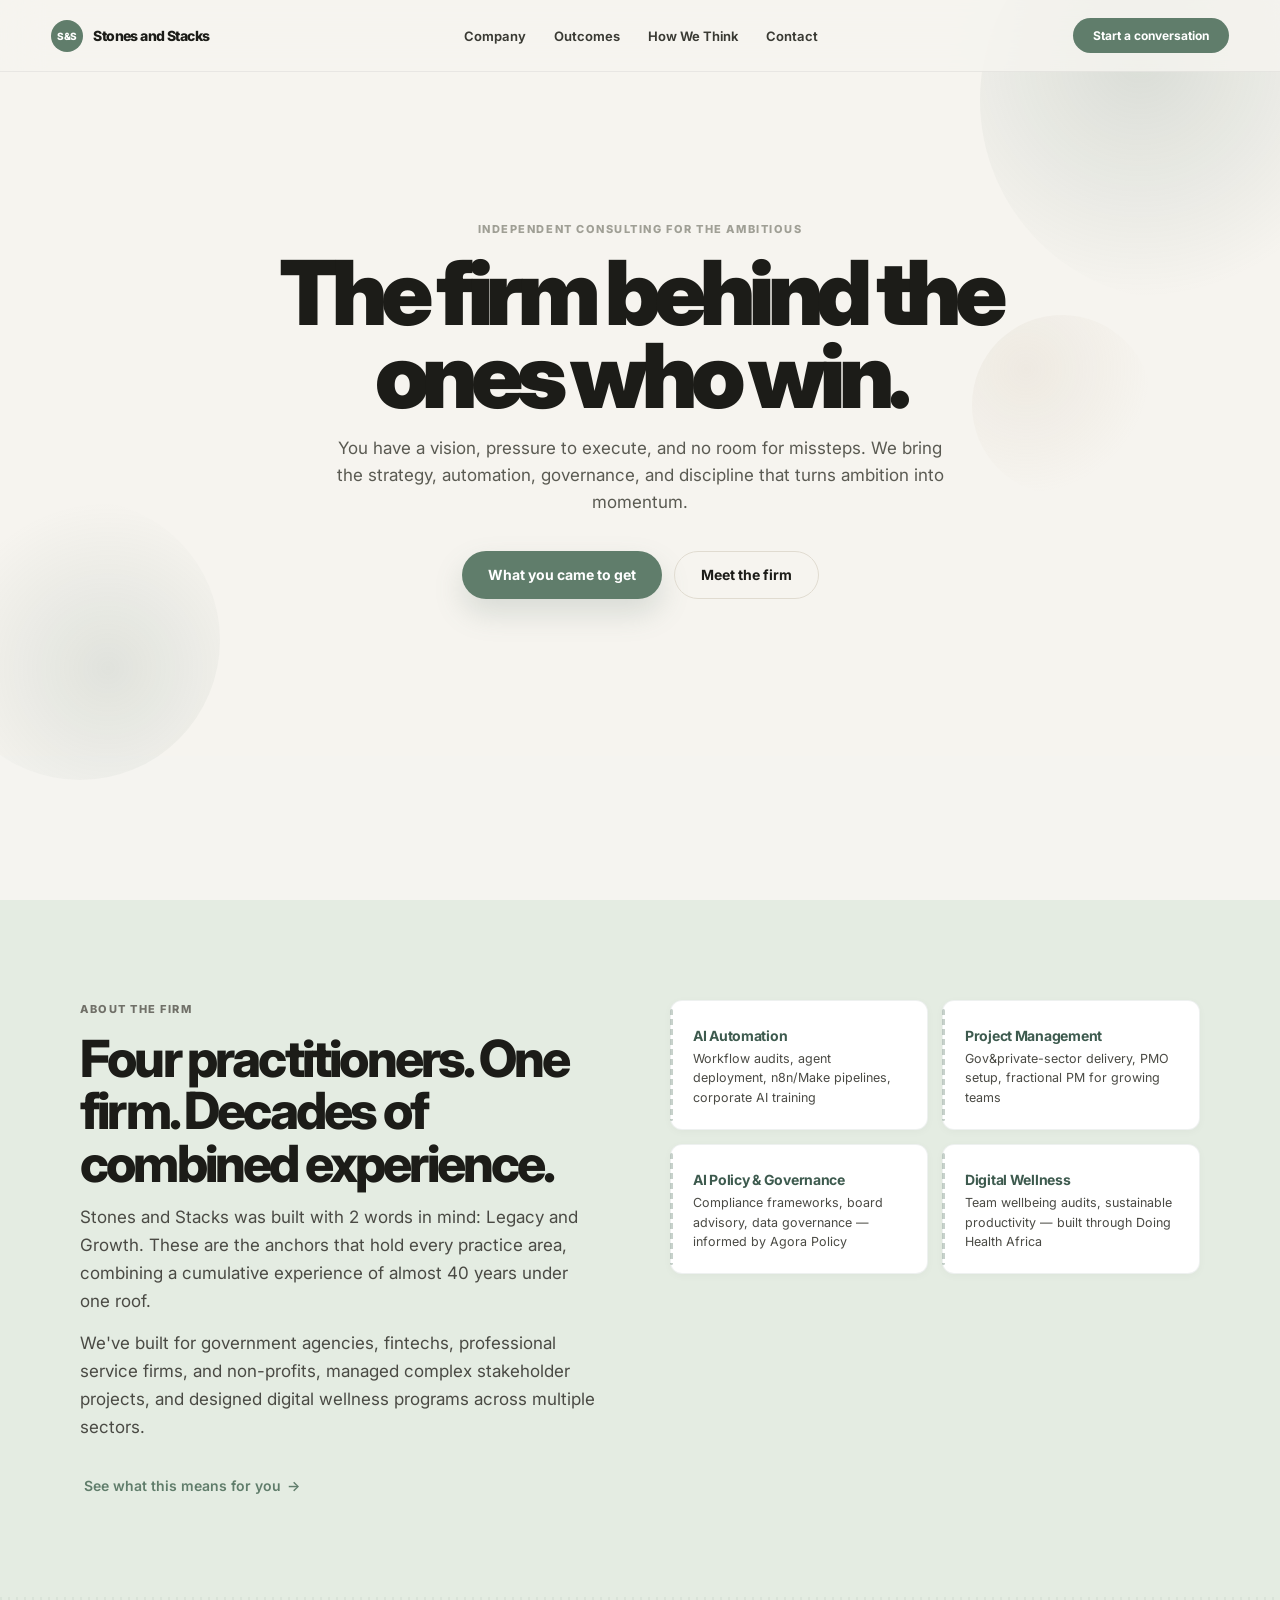
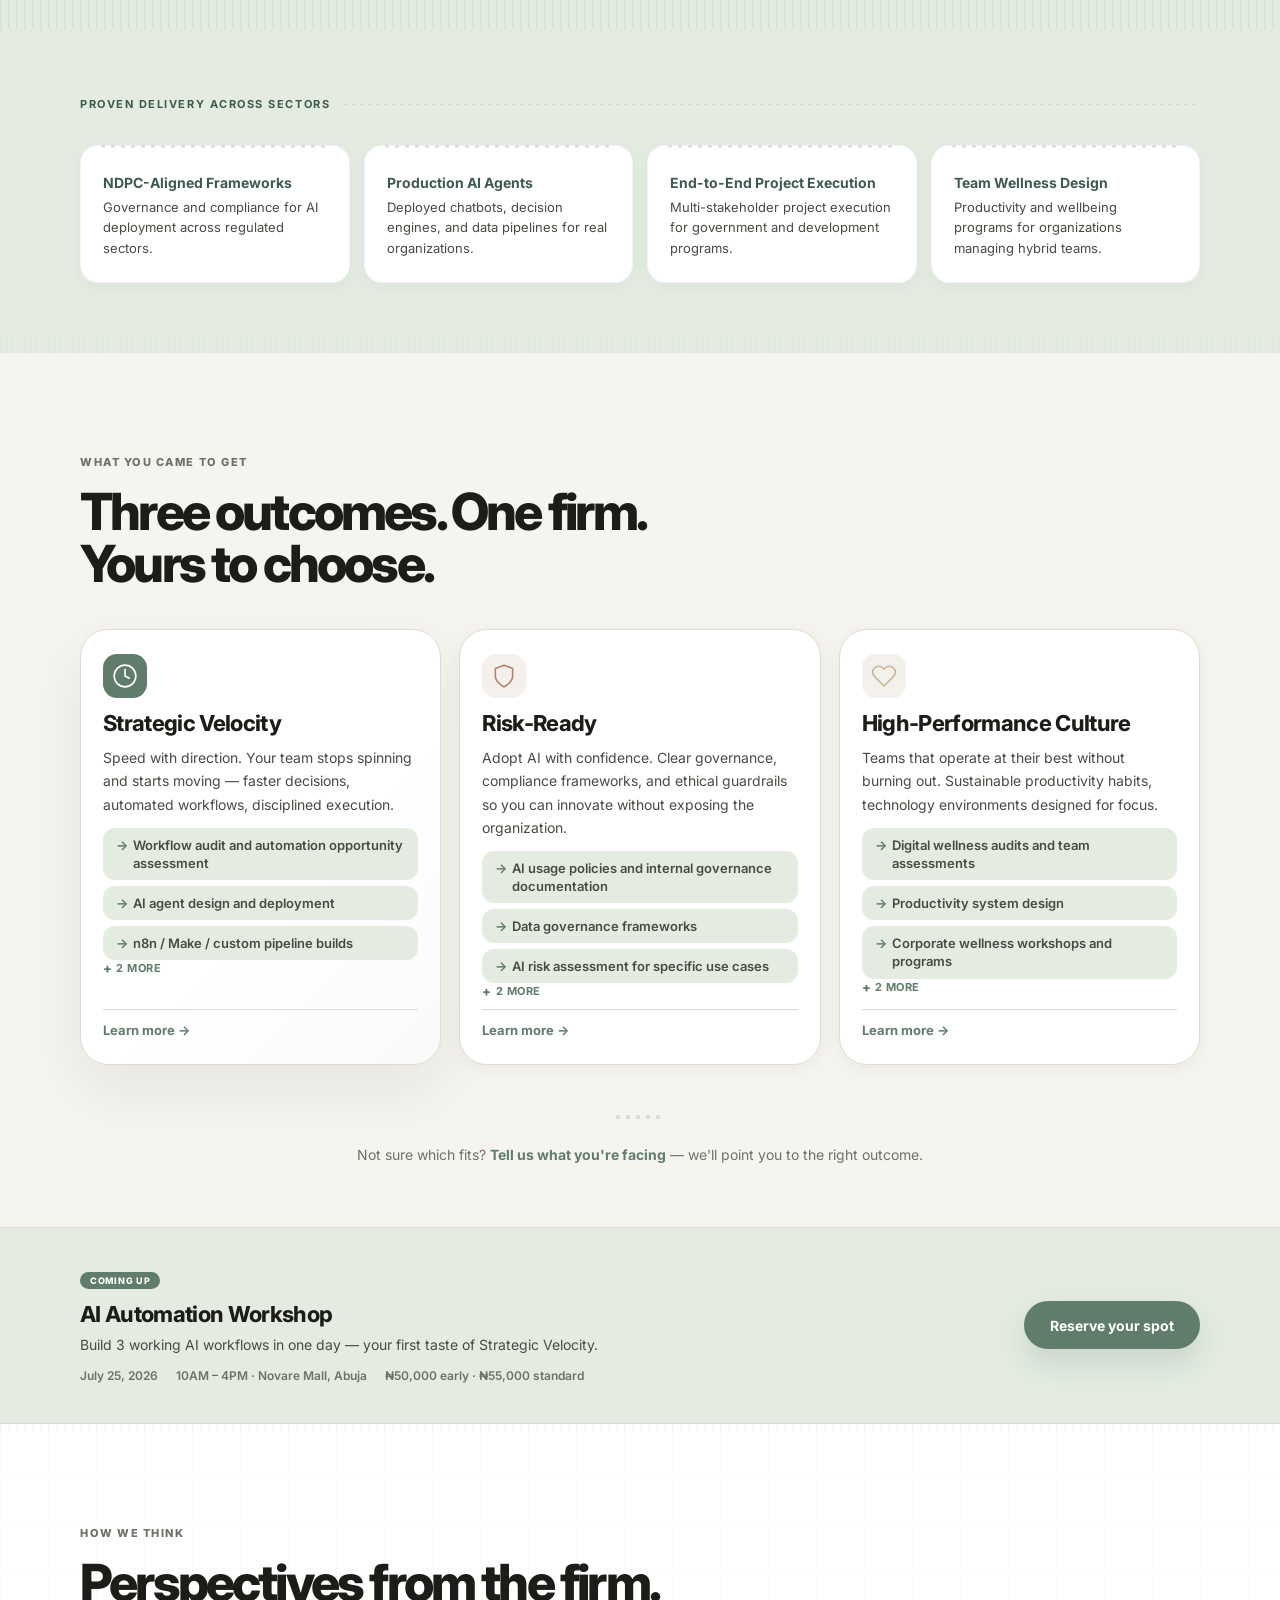
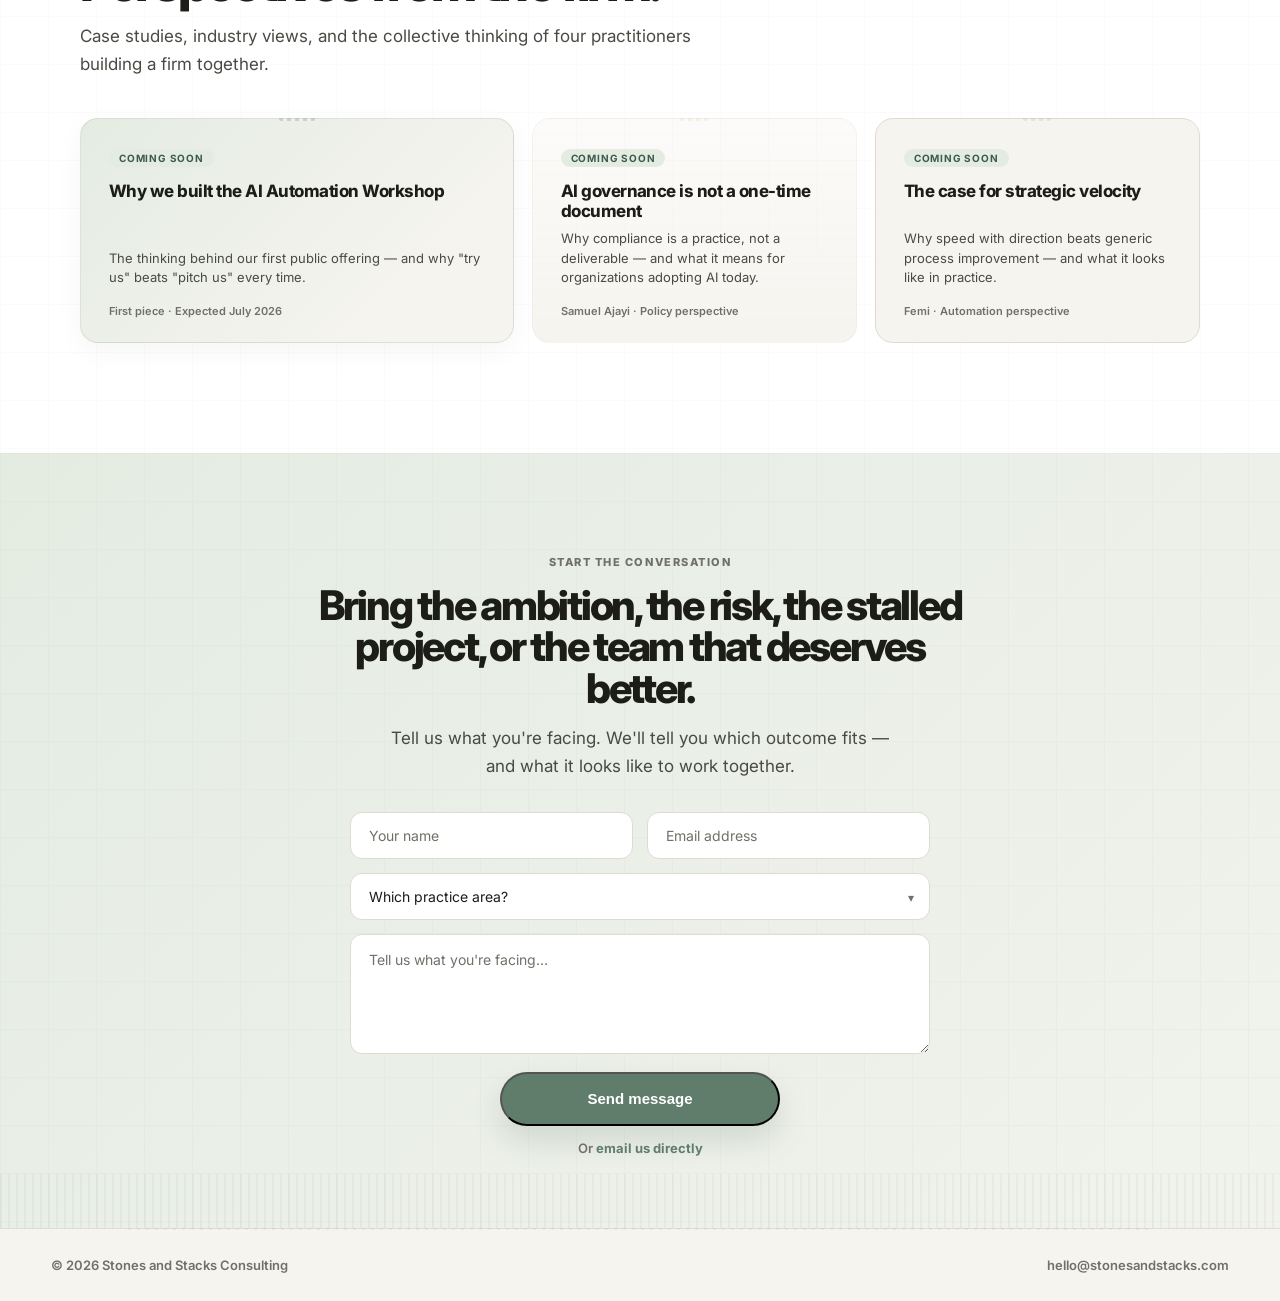
==== commit f8b3e9d0: "Fix OG preview, favicon, and meta tags - Replace inline SVG favicon with proper favicon.ico + favico" ====
--- a/index.html
+++ b/index.html
@@ -4,165 +4,395 @@
   <meta charset="UTF-8" />
   <meta name="viewport" content="width=device-width, initial-scale=1.0" />
   <title>Stones and Stacks Consulting</title>
-  <meta name="description" content="Stones and Stacks Consulting helps organizations adopt AI responsibly, redesign workflows, protect teams, and deliver complex work." />
+  <meta name="description" content="We help ambitious teams and leaders move faster, govern AI responsibly, and build performance that lasts." />
+  <meta name="theme-color" content="#f6f4ef" />
+
+  <!-- Open Graph / Social -->
+  <meta property="og:type" content="website" />
+  <meta property="og:url" content="https://stones-and-stacks-consulting.pages.dev" />
+  <meta property="og:title" content="Stones and Stacks Consulting — The firm behind the ones who win." />
+  <meta property="og:description" content="We help ambitious teams and leaders move faster, govern AI responsibly, and build performance that lasts." />
+  <meta property="og:image" content="https://stones-and-stacks-consulting.pages.dev/og-image.png" />
+  <meta property="og:image:width" content="1200" />
+  <meta property="og:image:height" content="630" />
+
+  <!-- Twitter Card -->
+  <meta name="twitter:card" content="summary_large_image" />
+  <meta name="twitter:title" content="Stones and Stacks Consulting — The firm behind the ones who win." />
+  <meta name="twitter:description" content="We help ambitious teams and leaders move faster, govern AI responsibly, and build performance that lasts." />
+  <meta name="twitter:image" content="https://stones-and-stacks-consulting.pages.dev/og-image.png" />
+
+  <!-- Structured Data (JSON-LD) -->
+  <script type="application/ld+json">
+  {
+    "@context": "https://schema.org",
+    "@type": "ProfessionalService",
+    "name": "Stones and Stacks Consulting",
+    "url": "https://stonesandstacks.com",
+    "description": "Independent consulting for the ambitious. We bring the strategy, automation, governance, and discipline that turns ambition into momentum.",
+    "email": "hello@stonesandstacks.com",
+    "foundingDate": "2026",
+    "knowsAbout": [
+      "AI Automation",
+      "Project Management",
+      "AI Policy and Governance",
+      "Digital Wellness"
+    ],
+    "numberOfEmployees": {
+      "@type": "QuantitativeValue",
+      "minValue": 4,
+      "maxValue": 4
+    },
+    "areaServed": {
+      "@type": "GeoCircle",
+      "geoMidpoint": {
+        "@type": "GeoCoordinates",
+        "latitude": 9.0579,
+        "longitude": 7.4951
+      },
+      "geoRadius": "500000"
+    }
+  }
+  </script>
+
   <link rel="preconnect" href="https://fonts.googleapis.com">
   <link rel="preconnect" href="https://fonts.gstatic.com" crossorigin>
   <link href="https://fonts.googleapis.com/css2?family=Inter:wght@400;500;600;700;800;900&display=swap" rel="stylesheet">
+  <link rel="icon" type="image/png" href="favicon.png">
+  <link rel="shortcut icon" href="favicon.ico">
   <link rel="stylesheet" href="styles.css" />
 </head>
 <body>
-  <header class="site-header">
+
+  <header class="site-header" role="banner">
     <a class="brand" href="#top" aria-label="Stones and Stacks home">
-      <span class="brand-mark">S&S</span>
+      <span class="brand-mark" aria-hidden="true">S&amp;S</span>
       <span>Stones and Stacks</span>
     </a>
     <nav class="nav" aria-label="Primary navigation">
-      <a href="#practices">Practices</a>
-      <a href="#workshop">Workshop</a>
       <a href="#company">Company</a>
+      <a href="#outcomes">Outcomes</a>
+      <a href="#perspectives">How We Think</a>
       <a href="#contact">Contact</a>
     </nav>
-    <a class="nav-cta" href="mailto:hello@stonesandstacks.com">Book a consultation</a>
+    <a class="nav-cta" href="mailto:hello@stonesandstacks.com">Start a conversation</a>
   </header>
 
-  <main id="top">
-    <section class="hero">
-      <div class="hero-inner reveal">
-        <p class="eyebrow">Independent consulting for responsible AI transformation</p>
-        <h1>Stones and Stacks</h1>
-        <p class="hero-text">A consulting firm helping African organisations adopt AI, redesign workflows, strengthen governance, protect team wellbeing, and deliver complex work with discipline.</p>
-        <a class="hero-button" href="#practices">Explore services</a>
-      </div>
-
-      <div class="capability-row reveal delay-1" aria-label="Core capabilities">
-        <article>
-          <span class="icon">⌕</span>
-          <strong>Assess</strong>
-          <p>Find automation, governance, wellness, and delivery gaps.</p>
-        </article>
-        <article>
-          <span class="icon">◇</span>
-          <strong>Advise</strong>
-          <p>Create practical roadmaps, policies, and operating models.</p>
-        </article>
-        <article>
-          <span class="icon">✦</span>
-          <strong>Build</strong>
-          <p>Deploy workflows, agents, tools, training, and PM systems.</p>
-        </article>
-        <article>
-          <span class="icon">↻</span>
-          <strong>Embed</strong>
-          <p>Support teams until the new way of working sticks.</p>
-        </article>
-      </div>
-
-      <div class="hero-image reveal delay-2" role="img" aria-label="Professional consulting team in a calm office setting">
-        <div class="notice-pill">Founder-led. Practice-specific. Built for lasting transformation.</div>
+  <main>
+
+    <!-- ═══ HERO ═══ -->
+    <section class="hero" id="top">
+      <!-- Stone grounding band: represents "Stones" as a foundation at the bottom of the hero -->
+      <div class="hero-stone-band" aria-hidden="true"></div>
+      <div class="hero-orb hero-orb--1" aria-hidden="true"></div>
+      <div class="hero-orb hero-orb--2" aria-hidden="true"></div>
+      <div class="hero-orb hero-orb--3" aria-hidden="true"></div>
+
+      <div class="hero-inner">
+        <p class="eyebrow">Independent consulting for the ambitious</p>
+        <h1>The firm behind the ones who win.</h1>
+        <p class="hero-text">
+          You have a vision, pressure to execute, and no room for missteps.
+          We bring the strategy, automation, governance, and discipline
+          that turns ambition into momentum.
+        </p>
+        <div class="hero-actions">
+          <a class="btn btn--primary" href="#outcomes">What you came to get</a>
+          <a class="btn btn--outline" href="#company">Meet the firm</a>
+        </div>
+      </div>
+
+      <div class="hero-stats" aria-label="Firm at a glance">
+        <div class="stat">
+          <span class="stat-num">4</span>
+          <span class="stat-label">Founders</span>
+        </div>
+        <div class="stat">
+          <span class="stat-num">4</span>
+          <span class="stat-label">Practice Areas</span>
+        </div>
+        <div class="stat">
+          <span class="stat-num">1</span>
+          <span class="stat-label">Unified Firm</span>
+        </div>
       </div>
     </section>
 
-    <section id="practices" class="section practices">
-      <div class="section-heading reveal">
-        <p class="eyebrow">Consulting practices</p>
-        <h2>Four focused practices. One coordinated delivery model.</h2>
-      </div>
-      <div class="practice-list">
-        <article class="practice-card reveal">
-          <div class="practice-number">01</div>
-          <div>
-            <h3>AI Automation</h3>
-            <p>Workflow audits, AI agent design, automation pipelines, business software integrations, and hands-on training for teams.</p>
-          </div>
-          <span>Femi</span>
-        </article>
-        <article class="practice-card reveal">
-          <div class="practice-number">02</div>
-          <div>
-            <h3>AI Policy and Governance</h3>
-            <p>AI usage policies, data governance, risk assessment, board advisory, ethics training, and compliance-ready frameworks.</p>
-          </div>
-          <span>Samuel Ajayi</span>
-        </article>
-        <article class="practice-card reveal">
-          <div class="practice-number">03</div>
-          <div>
-            <h3>Digital Wellness</h3>
-            <p>Digital wellness audits, sustainable productivity systems, employee wellbeing workshops, and technology habit design.</p>
-          </div>
-          <span>Tosin Olabode</span>
-        </article>
-        <article class="practice-card reveal">
-          <div class="practice-number">04</div>
-          <div>
-            <h3>Project Management</h3>
-            <p>PM process design, tool setup, fractional project management, PMO setup, and execution training for growing teams.</p>
-          </div>
-          <span>Taiye Alaofin</span>
-        </article>
+    <!-- ═══ COMPANY ═══ -->
+    <section class="section company" id="company">
+      <div class="company-bg" aria-hidden="true"></div>
+      <div class="section-inner company-layout">
+        <div class="company-text">
+          <p class="eyebrow reveal">About the firm</p>
+          <h2 class="reveal delay-1">Four practitioners. One firm. Decades of combined experience.</h2>
+          <p class="intro-text reveal delay-1">
+            Stones and Stacks was built with 2 words in mind: Legacy and
+            Growth. These are the anchors that hold every practice area,
+            combining a cumulative experience of almost 40 years under one roof.
+          </p>
+          <p class="intro-text reveal delay-1">
+            We've built for government agencies, fintechs, professional service firms,
+            and non-profits, managed complex stakeholder projects, and designed digital
+            wellness programs across multiple sectors.
+          </p>
+          <div class="company-cta reveal delay-2">
+            <a class="btn btn--ghost" href="#outcomes">See what this means for you</a>
+          </div>
+        </div>
+
+        <div class="practice-blocks reveal delay-1" aria-label="Four practice areas">
+          <div class="practice-block">
+            <strong>AI Automation</strong>
+            <span>Workflow audits, agent deployment, n8n/Make pipelines, corporate AI training</span>
+          </div>
+          <div class="practice-block">
+            <strong>Project Management</strong>
+            <span>Gov&amp;private-sector delivery, PMO setup, fractional PM for growing teams</span>
+          </div>
+          <div class="practice-block">
+            <strong>AI Policy &amp; Governance</strong>
+            <span>Compliance frameworks, board advisory, data governance — informed by Agora Policy</span>
+          </div>
+          <div class="practice-block">
+            <strong>Digital Wellness</strong>
+            <span>Team wellbeing audits, sustainable productivity — built through Doing Health Africa</span>
+          </div>
+        </div>
       </div>
     </section>
 
-    <section class="section models">
-      <div class="model-panel reveal">
-        <div>
-          <p class="eyebrow">Engagement models</p>
-          <h2>Start with clarity. Continue with implementation.</h2>
-        </div>
-        <div class="model-grid">
-          <div><strong>Assessment and Roadmap</strong><p>Audit the current state and leave with an execution plan.</p></div>
-          <div><strong>Implementation Sprint</strong><p>Build, deploy, document, and hand over working systems.</p></div>
-          <div><strong>Retainer Advisory</strong><p>Ongoing governance, automation tuning, delivery support, and team guidance.</p></div>
-          <div><strong>Workshop and Training</strong><p>Focused upskilling sessions for professionals, teams, and leadership groups.</p></div>
+    <!-- ═══ EXPERIENCE STRIP ═══ -->
+    <div class="experience-strip">
+      <div class="exp-head reveal">
+        <p class="eyebrow">Proven delivery across sectors</p>
+        <span class="exp-head-line" aria-hidden="true"></span>
+      </div>
+      <div class="exp-connector">
+        <div class="exp-item reveal">
+          <strong>NDPC-Aligned Frameworks</strong>
+          <span>Governance and compliance for AI deployment across regulated sectors.</span>
+        </div>
+        <div class="exp-item reveal delay-1">
+          <strong>Production AI Agents</strong>
+          <span>Deployed chatbots, decision engines, and data pipelines for real organizations.</span>
+        </div>
+        <div class="exp-item reveal delay-1">
+          <strong>End-to-End Project Execution</strong>
+          <span>Multi-stakeholder project execution for government and development programs.</span>
+        </div>
+        <div class="exp-item reveal delay-2">
+          <strong>Team Wellness Design</strong>
+          <span>Productivity and wellbeing programs for organizations managing hybrid teams.</span>
+        </div>
+      </div>
+    </div>
+
+    <!-- ═══ OUTCOMES ═══ -->
+    <section class="section outcomes" id="outcomes">
+      <div class="section-inner">
+        <div class="section-heading">
+          <p class="eyebrow reveal">What you came to get</p>
+          <h2 class="reveal delay-1">Three outcomes. One firm. Yours to choose.</h2>
+        </div>
+
+        <div class="outcomes-grid">
+
+          <!-- Strategic Velocity -->
+          <article class="outcome-card outcome-card--featured reveal">
+            <div class="outcome-icon" aria-hidden="true">
+              <svg viewBox="0 0 24 24">
+                <circle cx="12" cy="12" r="10"/>
+                <polyline points="12 6 12 12 16 14"/>
+              </svg>
+            </div>
+            <div class="outcome-body">
+              <h3>Strategic Velocity</h3>
+              <p>
+                Speed with direction. Your team stops spinning and starts moving —
+                faster decisions, automated workflows, disciplined execution.
+              </p>
+              <ul class="outcome-details">
+                <li>Workflow audit and automation opportunity assessment</li>
+                <li>AI agent design and deployment</li>
+                <li>n8n / Make / custom pipeline builds</li>
+                <li class="outcome-detail-hidden">CRM and business software integration</li>
+                <li class="outcome-detail-hidden">Fractional PM and PMO setup</li>
+              </ul>
+              <button class="outcome-more" aria-expanded="false">
+                <span class="outcome-more-text">2 more</span>
+                <span class="outcome-less-text" hidden>Show less</span>
+              </button>
+              <a class="outcome-link" href="#contact">Learn more &rarr;</a>
+            </div>
+          </article>
+
+          <!-- Risk-Ready -->
+          <article class="outcome-card reveal delay-1">
+            <div class="outcome-icon" aria-hidden="true">
+              <svg viewBox="0 0 24 24">
+                <path d="M12 22s8-4 8-10V5l-8-3-8 3v7c0 6 8 10 8 10z"/>
+              </svg>
+            </div>
+            <div class="outcome-body">
+              <h3>Risk-Ready</h3>
+              <p>
+                Adopt AI with confidence. Clear governance, compliance frameworks,
+                and ethical guardrails so you can innovate without exposing the organization.
+              </p>
+              <ul class="outcome-details">
+                <li>AI usage policies and internal governance documentation</li>
+                <li>Data governance frameworks</li>
+                <li>AI risk assessment for specific use cases</li>
+                <li class="outcome-detail-hidden">Board-level advisory on NDPC and global standards</li>
+                <li class="outcome-detail-hidden">AI ethics training for leadership teams</li>
+              </ul>
+              <button class="outcome-more" aria-expanded="false">
+                <span class="outcome-more-text">2 more</span>
+                <span class="outcome-less-text" hidden>Show less</span>
+              </button>
+              <a class="outcome-link" href="#contact">Learn more &rarr;</a>
+            </div>
+          </article>
+
+          <!-- High-Performance Culture -->
+          <article class="outcome-card reveal delay-1">
+            <div class="outcome-icon" aria-hidden="true">
+              <svg viewBox="0 0 24 24">
+                <path d="M20.84 4.61a5.5 5.5 0 0 0-7.78 0L12 5.67l-1.06-1.06a5.5 5.5 0 0 0-7.78 7.78l1.06 1.06L12 21.23l7.78-7.78 1.06-1.06a5.5 5.5 0 0 0 0-7.78z"/>
+              </svg>
+            </div>
+            <div class="outcome-body">
+              <h3>High-Performance Culture</h3>
+              <p>
+                Teams that operate at their best without burning out. Sustainable
+                productivity habits, technology environments designed for focus.
+              </p>
+              <ul class="outcome-details">
+                <li>Digital wellness audits and team assessments</li>
+                <li>Productivity system design</li>
+                <li>Corporate wellness workshops and programs</li>
+                <li class="outcome-detail-hidden">Digital detox design for organizations</li>
+                <li class="outcome-detail-hidden">Sustainable hybrid-work operating models</li>
+              </ul>
+              <button class="outcome-more" aria-expanded="false">
+                <span class="outcome-more-text">2 more</span>
+                <span class="outcome-less-text" hidden>Show less</span>
+              </button>
+              <a class="outcome-link" href="#contact">Learn more &rarr;</a>
+            </div>
+          </article>
+
+        </div>
+
+        <div class="outcome-summary reveal delay-2">
+          <p>Not sure which fits? <a href="mailto:hello@stonesandstacks.com">Tell us what you're facing</a> — we'll point you to the right outcome.</p>
         </div>
       </div>
     </section>
 
-    <section id="workshop" class="section workshop">
-      <div class="workshop-copy reveal">
-        <p class="eyebrow">Featured programme</p>
-        <h2>AI Automation Workshop</h2>
-        <p>An intensive, hands-on Abuja workshop where professionals and teams build three useful AI workflows in one day.</p>
-        <ul>
-          <li>Sales or operations workflow</li>
-          <li>Finance or admin workflow</li>
-          <li>Content or marketing workflow</li>
-        </ul>
-      </div>
-      <div class="workshop-card reveal delay-1">
-        <img src="selar-product-image.png" alt="AI Automation Workshop product graphic" />
-        <div>
-          <strong>Saturday, July 25, 2026</strong>
-          <span>10:00 AM – 4:00 PM</span>
-          <span>Novare Mall, Abuja</span>
-          <span>Early bird ₦50,000 · Standard ₦55,000</span>
+    <!-- ═══ WORKSHOP BANNER ═══ -->
+    <div class="workshop-banner">
+      <div class="workshop-banner-inner">
+        <div class="workshop-banner-content">
+          <span class="tryus-badge">Coming Up</span>
+          <h3>AI Automation Workshop</h3>
+          <p class="workshop-banner-desc">
+            Build 3 working AI workflows in one day — your first taste of Strategic Velocity.
+          </p>
+          <div class="workshop-banner-meta">
+            <span>July 25, 2026</span>
+            <span>10AM – 4PM · Novare Mall, Abuja</span>
+            <span>₦50,000 early · ₦55,000 standard</span>
+          </div>
+        </div>
+        <div class="workshop-banner-cta">
+          <a class="btn btn--primary" href="mailto:hello@stonesandstacks.com?subject=AI%20Automation%20Workshop">Reserve your spot</a>
+        </div>
+      </div>
+    </div>
+
+    <!-- ═══ HOW WE THINK ═══ -->
+    <section class="section perspectives" id="perspectives">
+      <div class="perspectives-bg" aria-hidden="true"></div>
+      <div class="pattern-grid" aria-hidden="true"></div>
+      <div class="section-inner">
+        <div class="section-heading">
+          <p class="eyebrow reveal">How we think</p>
+          <h2 class="reveal delay-1">Perspectives from the firm.</h2>
+          <p class="intro-text reveal delay-1">Case studies, industry views, and the collective thinking of four practitioners building a firm together.</p>
+        </div>
+
+        <div class="perspectives-grid">
+
+          <article class="perspective-card perspective-card--featured reveal">
+            <span class="persp-tag">Coming soon</span>
+            <h3>Why we built the AI Automation Workshop</h3>
+            <p>The thinking behind our first public offering — and why "try us" beats "pitch us" every time.</p>
+            <span class="persp-footer">First piece · Expected July 2026</span>
+          </article>
+
+          <article class="perspective-card reveal delay-1">
+            <span class="persp-tag">Coming soon</span>
+            <h3>AI governance is not a one-time document</h3>
+            <p>Why compliance is a practice, not a deliverable — and what it means for organizations adopting AI today.</p>
+            <span class="persp-footer">Samuel Ajayi · Policy perspective</span>
+          </article>
+
+          <article class="perspective-card reveal delay-1">
+            <span class="persp-tag">Coming soon</span>
+            <h3>The case for strategic velocity</h3>
+            <p>Why speed with direction beats generic process improvement — and what it looks like in practice.</p>
+            <span class="persp-footer">Femi · Automation perspective</span>
+          </article>
+
         </div>
       </div>
     </section>
 
-    <section id="company" class="section company">
-      <div class="company-card reveal">
-        <p class="eyebrow">Company foundation</p>
-        <h2>Built as a firm, not a personal brand.</h2>
-        <p>Stones and Stacks was created by four practitioners pooling experience, resources, knowledge, and networks into a consulting company designed for long-term institutional credibility.</p>
-      </div>
-      <div class="milestones reveal delay-1">
-        <div><strong>6 months</strong><span>First paid engagements, CAC registration, clear brand and website.</span></div>
-        <div><strong>1 year</strong><span>Repeat clients and at least one multi-practice engagement.</span></div>
-        <div><strong>3 years</strong><span>Recognised consulting firm in the Nigerian AI and transformation space.</span></div>
+    <!-- ═══ CONTACT ═══ -->
+    <section class="section contact" id="contact">
+      <div class="contact-bg" aria-hidden="true"></div>
+      <div class="pattern-grid" aria-hidden="true"></div>
+      <div class="contact-inner">
+        <p class="eyebrow reveal">Start the conversation</p>
+        <h2 class="reveal delay-1">Bring the ambition, the risk, the stalled project, or the team that deserves better.</h2>
+        <p class="intro-text reveal delay-1">
+          Tell us what you're facing. We'll tell you which outcome fits — and what it looks like to work together.
+        </p>
+
+        <form class="contact-form reveal delay-2" netlify action="/api/contact" method="POST">
+          <div class="form-row">
+            <input type="text" name="name" placeholder="Your name" required aria-label="Your name" />
+            <input type="email" name="email" placeholder="Email address" required aria-label="Email address" />
+          </div>
+          <div class="form-select-wrap">
+            <select name="practice" required aria-label="Which practice area?">
+              <option value="">Which practice area?</option>
+              <option value="ai-automation">AI Automation</option>
+              <option value="project-management">Project Management</option>
+              <option value="ai-governance">AI Policy &amp; Governance</option>
+              <option value="digital-wellness">Digital Wellness</option>
+              <option value="not-sure">Not sure yet</option>
+            </select>
+          </div>
+          <textarea name="message" rows="4" placeholder="Tell us what you're facing&#8230;" required aria-label="Your message"></textarea>
+          <div class="form-footer">
+            <button type="submit" class="btn btn--primary btn--large">Send message</button>
+            <span class="contact-secondary">Or <a href="mailto:hello@stonesandstacks.com">email us directly</a></span>
+          </div>
+          <div class="form-status" aria-live="polite" hidden></div>
+        </form>
+
       </div>
     </section>
 
-    <section id="contact" class="section contact">
-      <p class="eyebrow">Contact</p>
-      <h2>Bring the workflow, policy question, wellbeing challenge, or stalled project.</h2>
-      <a class="hero-button" href="mailto:hello@stonesandstacks.com?subject=Consulting%20Inquiry%20for%20Stones%20and%20Stacks">Email hello@stonesandstacks.com</a>
-    </section>
   </main>
 
-  <footer class="footer">
-    <span>© 2026 Stones and Stacks Consulting</span>
-    <span>stonesandstacks.com</span>
+  <footer class="footer" role="contentinfo">
+    <span>&copy; 2026 Stones and Stacks Consulting</span>
+    <div class="footer-links">
+      <a href="mailto:hello@stonesandstacks.com">hello@stonesandstacks.com</a>
+    </div>
   </footer>
 
   <script src="script.js"></script>
--- a/styles.css
+++ b/styles.css
@@ -1,113 +1,1280 @@
+/* ═══════════════════════════════════════
+   STONES AND STACKS — Design System v2
+   Calm · Capable · Warm · Unmistakable
+   ═══════════════════════════════════════ */
+
 :root {
-  --bg: #f7f7f4;
-  --surface: #ffffff;
-  --ink: #111111;
-  --soft-ink: #3d3d3d;
-  --muted: #6f7477;
-  --line: #e3e3df;
-  --accent: #f15a24;
-  --dark: #111816;
-  --sage: #dfe7df;
-  --shadow: 0 30px 80px rgba(17, 17, 17, .08);
-}
+  --bg:         #f6f4ef;
+  --bg-rgb:     246, 244, 239;
+  --bg-alt:     #f0ede6;
+  --surface:    #ffffff;
+  --ink:        #1c1c18;
+  --soft-ink:   #4a4a44;
+  --muted:      #707068;
+  --line:       #e0dbd0;
+  --ink-rgb:    28, 28, 24;
+  --accent:     #607d6b;
+  --accent-lt:  #e4ece2;
+  --accent-drk: #3d5a4e;
+  --warm:       #c9b89a;
+  --terracotta: #b58268;
+
+  /* Shadows */
+  --shadow-sm:  0 4px 20px rgba(28,28,24,.05);
+  --shadow:     0 24px 60px rgba(28,28,24,.07);
+  --shadow-lg:  0 40px 90px rgba(28,28,24,.10);
+
+  /* Radii — xs < sm < md < lg */
+  --radius-xs:  12px;
+  --radius-sm:  18px;
+  --radius-md:  28px;
+  --radius-lg:  36px;
+  --radius:     var(--radius-md);  /* backward-compat alias */
+
+  /* Spacing scale */
+  --space-1:   4px;
+  --space-2:   8px;
+  --space-3:   12px;
+  --space-4:   16px;
+  --space-5:   24px;
+  --space-6:   32px;
+  --space-7:   48px;
+  --space-8:   64px;
+  --space-9:   96px;
+  --space-10:  128px;
+
+  --font:       Inter, system-ui, -apple-system, BlinkMacSystemFont, "Segoe UI", sans-serif;
+  --reveal-dur: .7s;
+}
+
+@media (prefers-color-scheme: dark) {
+  :root {
+    --bg:         #1c1c18;
+    --bg-rgb:     28, 28, 24;
+    --bg-alt:     #2a2a26;
+    --surface:    #2c2c26;
+    --ink:        #e8e4dc;
+    --ink-rgb:    232, 228, 220;
+    --soft-ink:   #a8a498;
+    --muted:      #96968e;
+    --line:       #4e4e4a;
+    --accent-lt:  #28322c;
+    --accent-drk: #8aab8e;
+    --warm:       #7a6a4a;
+    --terracotta: #a07a60;
+    --shadow-sm:  0 4px 20px rgba(0,0,0,.3);
+    --shadow:     0 24px 60px rgba(0,0,0,.4);
+    --shadow-lg:  0 40px 90px rgba(0,0,0,.5);
+  }
+}
+
 * { box-sizing: border-box; }
 html { scroll-behavior: smooth; }
 body {
   margin: 0;
-  font-family: Inter, system-ui, -apple-system, BlinkMacSystemFont, "Segoe UI", sans-serif;
+  font-family: var(--font);
   background: var(--bg);
   color: var(--ink);
+  -webkit-font-smoothing: antialiased;
 }
 a { color: inherit; text-decoration: none; }
+img { max-width: 100%; display: block; }
+
+/* ─── UTILITY ─── */
+.eyebrow {
+  margin: 0 0 14px;
+  color: var(--muted);
+  font-size: 11px;
+  font-weight: 800;
+  letter-spacing: .14em;
+  text-transform: uppercase;
+}
+h1, h2, h3, p { margin-top: 0; }
+h1 {
+  margin-bottom: 18px;
+  font-size: clamp(48px, 7vw, 92px);
+  line-height: .92;
+  letter-spacing: -.07em;
+  font-weight: 900;
+}
+h2 {
+  margin-bottom: 14px;
+  font-size: clamp(30px, 4vw, 52px);
+  line-height: 1.02;
+  letter-spacing: -.055em;
+  font-weight: 800;
+}
+h3 {
+  margin: 0 0 10px;
+  font-size: 22px;
+  letter-spacing: -.03em;
+  font-weight: 750;
+}
+p { color: var(--soft-ink); line-height: 1.65; }
+.intro-text {
+  font-size: 17px;
+  line-height: 1.65;
+  color: var(--soft-ink);
+}
+/* ─── FOCUS VISIBLE (global) ─── */
+:focus-visible {
+  outline: 2.5px solid var(--accent);
+  outline-offset: 3px;
+  border-radius: 6px;
+}
+.btn:focus-visible {
+  outline-offset: 2px;
+  border-radius: 999px;
+}
+.nav a:focus-visible {
+  border-radius: 4px;
+}
+
+.btn {
+  display: inline-flex;
+  align-items: center;
+  justify-content: center;
+  min-height: 48px;
+  padding: 0 26px;
+  border-radius: 999px;
+  font-weight: 700;
+  font-size: 14px;
+  transition: transform .25s ease, box-shadow .25s ease, background .25s ease;
+  cursor: pointer;
+}
+.btn--primary {
+  background: var(--accent);
+  color: white;
+  box-shadow: 0 14px 30px rgba(93,122,110,.20);
+}
+.btn--primary:hover { box-shadow: 0 18px 38px rgba(93,122,110,.28); }
+.btn--outline {
+  background: transparent;
+  color: var(--ink);
+  border: 1.5px solid var(--line);
+}
+.btn--outline:hover {
+  background: var(--accent-lt);
+  border-color: var(--accent);
+}
+.btn--ghost {
+  background: transparent;
+  color: var(--accent);
+  font-weight: 600;
+  padding: 0 4px;
+  border-radius: 0;
+  position: relative;
+}
+.btn--ghost::after {
+  content: '→';
+  margin-left: 6px;
+  transition: margin .2s ease;
+}
+.btn--ghost:hover::after { margin-left: 10px; }
+.btn--small { min-height: 40px; padding: 0 18px; font-size: 13px; }
+.btn--large { min-height: 54px; padding: 0 34px; font-size: 15px; }
+
+/* reduce-motion hook — set by JS */
+body.reduce-motion *,
+body.reduce-motion *::before,
+body.reduce-motion *::after {
+  animation-duration: .01ms !important;
+  animation-iteration-count: 1 !important;
+  transition-duration: .01ms !important;
+}
+
+/* ─── BRAND PATTERN ─── */
+.pattern-grid {
+  position: absolute;
+  inset: 0;
+  pointer-events: none;
+  opacity: .035;
+  background-image:
+    linear-gradient(var(--accent) 1px, transparent 1px),
+    linear-gradient(90deg, var(--accent) 1px, transparent 1px);
+  background-size: 48px 48px;
+}
+
+/* ─── HEADER ─── */
 .site-header {
-  position: sticky;
+  position: fixed;
   top: 0;
-  z-index: 20;
+  left: 0;
+  right: 0;
+  z-index: 100;
   display: flex;
   align-items: center;
   justify-content: space-between;
   gap: 24px;
-  padding: 22px clamp(22px, 5vw, 72px);
-  background: rgba(247, 247, 244, .9);
-  border-bottom: 1px solid rgba(17,17,17,.06);
-  backdrop-filter: blur(18px);
-}
-.brand { display: flex; align-items: center; gap: 10px; font-weight: 800; letter-spacing: -.03em; }
-.brand-mark { display: grid; place-items: center; width: 34px; height: 34px; border-radius: 50%; background: var(--ink); color: white; font-size: 11px; letter-spacing: -.05em; }
-.nav { display: flex; gap: 34px; font-size: 14px; font-weight: 650; color: #303030; }
+  padding: 18px clamp(20px, 4vw, 60px);
+  background: rgba(var(--bg-rgb), .82);
+  border-bottom: 1px solid rgba(var(--ink-rgb), .06);
+  backdrop-filter: blur(22px);
+  transition: border-color .3s ease;
+}
+.site-header.scrolled {
+  border-color: var(--line);
+}
+.brand {
+  display: flex;
+  align-items: center;
+  gap: 10px;
+  font-weight: 800;
+  letter-spacing: -.04em;
+  font-size: 14px;
+}
+.brand-mark {
+  display: grid;
+  place-items: center;
+  width: 32px;
+  height: 32px;
+  border-radius: 50%;
+  background: var(--accent);
+  color: white;
+  font-size: 10px;
+  letter-spacing: -.04em;
+  font-weight: 800;
+}
+.nav {
+  display: flex;
+  gap: 28px;
+  font-size: 13px;
+  font-weight: 650;
+  color: #3a3a34;
+}
+.nav a {
+  position: relative;
+  transition: color .2s ease;
+}
 .nav a:hover { color: var(--accent); }
-.nav-cta { padding: 14px 20px; border-radius: 999px; background: #000; color: white; font-size: 14px; font-weight: 800; }
-.hero { position: relative; min-height: calc(100vh - 78px); padding: 68px clamp(22px, 5vw, 72px) 0; overflow: hidden; }
-.hero-inner { max-width: 740px; margin: 0 auto; text-align: center; }
-.eyebrow { margin: 0 0 18px; color: var(--muted); font-size: 12px; font-weight: 800; letter-spacing: .1em; text-transform: uppercase; }
-h1, h2, h3, p { margin-top: 0; }
-h1 { margin-bottom: 18px; font-size: clamp(58px, 8vw, 104px); line-height: .96; letter-spacing: -.08em; font-weight: 850; }
-h2 { margin-bottom: 18px; font-size: clamp(38px, 5vw, 68px); line-height: 1.02; letter-spacing: -.065em; font-weight: 820; }
-h3 { margin: 0 0 8px; font-size: 22px; letter-spacing: -.04em; }
-p { color: var(--muted); line-height: 1.65; }
-.hero-text { max-width: 660px; margin: 0 auto 26px; color: #3f4548; font-size: 18px; line-height: 1.55; }
-.hero-button { display: inline-flex; align-items: center; justify-content: center; min-height: 48px; padding: 0 22px; border-radius: 999px; background: var(--accent); color: white; font-weight: 800; box-shadow: 0 16px 35px rgba(241,90,36,.18); transition: transform .2s ease, box-shadow .2s ease; }
-.hero-button:hover { transform: translateY(-2px); box-shadow: 0 20px 42px rgba(241,90,36,.23); }
-.capability-row { max-width: 980px; margin: 72px auto 46px; display: grid; grid-template-columns: repeat(4, 1fr); gap: 34px; text-align: center; }
-.capability-row article { min-width: 0; }
-.icon { display: block; margin-bottom: 14px; font-size: 28px; line-height: 1; color: var(--ink); }
-.capability-row strong { display: block; margin-bottom: 7px; font-size: 15px; }
-.capability-row p { margin: 0 auto; max-width: 190px; color: #3f4548; font-size: 14px; line-height: 1.35; }
-.hero-image { position: relative; max-width: 760px; height: 380px; margin: 0 auto; border-radius: 380px 380px 0 0; background-image: linear-gradient(180deg, rgba(247,247,244,0) 0%, rgba(247,247,244,.08) 55%, var(--bg) 100%), url('https://images.unsplash.com/photo-1573496359142-b8d87734a5a2?auto=format&fit=crop&w=1200&q=82'); background-size: cover; background-position: center 18%; filter: grayscale(.04) saturate(.88); }
-.notice-pill { position: absolute; left: 50%; bottom: 34px; transform: translateX(-50%); width: min(88%, 520px); padding: 16px 22px; border-radius: 999px; background: rgba(255,255,255,.92); box-shadow: 0 16px 45px rgba(17,17,17,.12); color: #222; font-size: 14px; font-weight: 800; text-align: center; }
-.section { width: min(1120px, calc(100% - 44px)); margin: 0 auto; padding: 100px 0; }
-.section-heading { max-width: 760px; margin-bottom: 42px; }
-.practice-list { display: grid; gap: 12px; border-top: 1px solid var(--line); }
-.practice-card { display: grid; grid-template-columns: 72px 1fr 180px; gap: 24px; align-items: start; padding: 30px 0; border-bottom: 1px solid var(--line); }
-.practice-number { color: var(--muted); font-weight: 800; }
-.practice-card p { max-width: 660px; margin-bottom: 0; }
-.practice-card > span { justify-self: end; color: var(--soft-ink); font-weight: 800; }
-.model-panel { padding: clamp(34px, 5vw, 60px); border-radius: 36px; background: var(--dark); color: white; box-shadow: var(--shadow); }
-.model-panel h2 { color: white; max-width: 720px; }
-.model-grid { display: grid; grid-template-columns: repeat(4, 1fr); gap: 14px; margin-top: 38px; }
-.model-grid div { padding: 22px; border-radius: 22px; background: rgba(255,255,255,.07); }
-.model-grid strong { display: block; margin-bottom: 12px; }
-.model-grid p { margin-bottom: 0; color: rgba(255,255,255,.67); font-size: 14px; line-height: 1.5; }
-.workshop { display: grid; grid-template-columns: 1fr 360px; gap: 70px; align-items: center; }
-.workshop-copy p { max-width: 620px; font-size: 18px; }
-ul { margin: 28px 0 0; padding: 0; list-style: none; display: grid; gap: 10px; }
-li { padding: 14px 18px; border-radius: 16px; background: var(--surface); border: 1px solid var(--line); color: #343434; font-weight: 700; }
-.workshop-card { padding: 14px; border-radius: 32px; background: var(--surface); box-shadow: var(--shadow); }
-.workshop-card img { display: block; width: 100%; border-radius: 24px; }
-.workshop-card div { display: grid; gap: 8px; padding: 20px 8px 8px; }
-.workshop-card span { color: var(--muted); font-size: 14px; }
-.company { display: grid; grid-template-columns: .9fr 1.1fr; gap: 56px; align-items: stretch; }
-.company-card { padding: 44px; border-radius: 34px; background: var(--surface); box-shadow: var(--shadow); }
-.milestones { display: grid; gap: 12px; }
-.milestones div { padding: 24px; border-radius: 24px; background: var(--sage); }
-.milestones strong { display: block; margin-bottom: 8px; font-size: 22px; letter-spacing: -.04em; }
-.milestones span { color: #46504a; line-height: 1.55; }
-.contact { max-width: 820px; text-align: center; padding-bottom: 120px; }
-.contact h2 { margin-bottom: 28px; }
-.footer { display: flex; justify-content: space-between; gap: 20px; padding: 28px clamp(22px, 5vw, 72px) 44px; color: var(--muted); border-top: 1px solid var(--line); font-size: 14px; font-weight: 700; }
-.reveal { opacity: 0; transform: translateY(18px); transition: opacity .65s ease, transform .65s ease; }
-.reveal.visible { opacity: 1; transform: translateY(0); }
-.delay-1 { transition-delay: .08s; }
-.delay-2 { transition-delay: .16s; }
-@media (max-width: 900px) {
+.nav a::after {
+  content: '';
+  position: absolute;
+  bottom: -4px;
+  left: 0;
+  width: 0;
+  height: 2px;
+  border-radius: 2px;
+  background: var(--accent);
+  transition: width .3s ease;
+}
+.nav a.active::after { width: 100%; }
+.nav-cta {
+  padding: 10px 20px;
+  border-radius: 999px;
+  background: var(--accent);
+  color: white;
+  font-size: 12px;
+  font-weight: 700;
+  transition: background .25s ease, transform .25s ease;
+}
+.nav-cta:hover { background: var(--accent-drk); }
+
+/* ─── HERO ─── */
+.hero {
+  position: relative;
+  min-height: 100vh;
+  display: flex;
+  flex-direction: column;
+  align-items: center;
+  justify-content: center;
+  padding: 100px clamp(20px, 4vw, 60px) 50px;
+  text-align: center;
+  overflow: hidden;
+  background: var(--bg);
+}
+
+/* Stone grounding band — sits at the bottom of the hero, behind the stats bar.
+   Represents "Stones" as a visual foundation. No fade, no cognitive conflict. */
+.hero-stone-band {
+  position: absolute;
+  left: 0;
+  right: 0;
+  bottom: 0;
+  height: clamp(120px, 16vh, 200px);
+  background: image-set(
+    url('hero-bg.webp') type('image/webp'),
+    url('hero-bg.jpg') type('image/jpeg')
+  ) center bottom / cover;
+  filter: saturate(.75);
+  z-index: 1;
+}
+.hero-stone-band::after {
+  content: '';
+  position: absolute;
+  inset: 0;
+  background: rgba(var(--bg-rgb), .72);  /* uniform overlay — no gradient fade */
+  pointer-events: none;
+}
+
+/* Decorative orbs */
+.hero-orb {
+  position: absolute;
+  border-radius: 50%;
+  pointer-events: none;
+  z-index: 1;
+  opacity: 0;
+  animation: orb-enter 1.2s ease forwards, orb-drift 7s ease-in-out infinite;
+}
+.hero-orb--1 {
+  width: 400px; height: 400px;
+  top: -100px; right: -100px;
+  background: radial-gradient(circle at 40% 40%, rgba(93,122,110,.18) 0%, transparent 70%);
+  animation-delay: .3s, 1.5s;
+}
+.hero-orb--2 {
+  width: 280px; height: 280px;
+  bottom: 120px; left: -60px;
+  background: radial-gradient(circle at 60% 60%, rgba(93,122,110,.14) 0%, transparent 70%);
+  animation-delay: .5s, 2.2s;
+}
+.hero-orb--3 {
+  width: 180px; height: 180px;
+  top: 35%; right: 10%;
+  background: radial-gradient(circle at 30% 30%, rgba(192,172,146,.14) 0%, transparent 70%);
+  animation-delay: .7s, 3s;
+}
+@keyframes orb-enter {
+  to { opacity: 1; }
+}
+@keyframes orb-drift {
+  0%, 100% { transform: translate(0, 0) scale(1); }
+  33% { transform: translate(10px, -18px) scale(1.04); }
+  66% { transform: translate(-8px, 12px) scale(.96); }
+}
+
+.hero-inner {
+  position: relative;
+  z-index: 2;
+  max-width: 780px;
+}
+.hero h1 {
+  color: var(--ink);
+}
+.hero .eyebrow { color: rgba(138,138,126,.8); }
+.hero-text {
+  max-width: 620px;
+  margin: 0 auto 34px;
+  font-size: 17px;
+  line-height: 1.6;
+  color: #5a5a52;
+}
+.hero-actions {
+  display: flex;
+  justify-content: center;
+  gap: 12px;
+  flex-wrap: wrap;
+}
+
+/* Stats bar */
+.hero-stats {
+  position: relative;
+  z-index: 2;
+  display: flex;
+  gap: 36px;
+  margin-top: 56px;
+  padding: 18px 40px;
+  border-radius: 999px;
+  background: var(--surface);
+  box-shadow: var(--shadow-sm);
+  opacity: 0;
+  transform: translateY(16px);
+  transition: opacity .6s ease, transform .6s ease;
+  transition-delay: .6s;
+}
+.hero-stats.visible {
+  opacity: 1;
+  transform: translateY(0);
+}
+.stat {
+  display: flex;
+  flex-direction: column;
+  align-items: center;
+  gap: 1px;
+}
+.stat-num {
+  font-size: 22px;
+  font-weight: 900;
+  letter-spacing: -.03em;
+  line-height: 1.1;
+}
+.stat-label {
+  font-size: 11px;
+  font-weight: 600;
+  color: var(--muted);
+  letter-spacing: .06em;
+  text-transform: uppercase;
+}
+
+/* ─── SECTION BASE ─── */
+.section {
+  padding: 0;
+}
+.section-inner {
+  width: min(1120px, calc(100% - 44px));
+  margin: 0 auto;
+}
+.section-heading {
+  max-width: 640px;
+  margin-bottom: 40px;
+}
+
+/* ─── COMPANY ─── */
+.company {
+  position: relative;
+  padding: 100px 0 120px;
+  overflow: hidden;
+}
+.company-bg {
+  position: absolute;
+  inset: 0;
+  background: var(--accent-lt);
+}
+/* Stone grounding band at bottom of company section */
+.company::after {
+  content: '';
+  position: absolute;
+  left: 0;
+  right: 0;
+  bottom: 0;
+  height: 32px;
+  background: repeating-linear-gradient(
+    90deg,
+    var(--accent) 0, var(--accent) 2px,
+    transparent 2px, transparent 8px
+  );
+  opacity: .08;
+  pointer-events: none;
+}
+.company-layout {
+  position: relative;
+  display: grid;
+  grid-template-columns: 1fr 1fr;
+  gap: 60px;
+  align-items: start;
+}
+.company-text {
+  position: relative;
+  z-index: 2;
+}
+.company-text .intro-text {
+  margin-bottom: 14px;
+  max-width: 520px;
+}
+.company-text .intro-text:last-of-type { margin-bottom: 0; }
+
+/* Four-practice visual block */
+.practice-blocks {
+  display: grid;
+  grid-template-columns: 1fr 1fr;
+  gap: 14px;
+  position: relative;
+}
+.practice-block {
+  position: relative;
+  padding: 26px 22px 22px;
+  border-radius: var(--radius-xs);
+  background: var(--surface);
+  border: 1px solid rgba(93,122,110,.10);
+  box-shadow: 0 2px 8px rgba(28,28,24,.03);
+  transition: transform .3s ease, box-shadow .35s ease, border-color .3s ease;
+}
+/* "Stacked stones" accent — left-edge block stack */
+.practice-block::before {
+  content: '';
+  position: absolute;
+  top: 8px;
+  left: -1px;
+  display: flex;
+  flex-direction: column;
+  gap: 4px;
+  width: 3px;
+  height: calc(100% - 16px);
+  background: repeating-linear-gradient(
+    180deg,
+    var(--accent) 0, var(--accent) 6px,
+    transparent 6px, transparent 10px
+  );
+  border-radius: 2px;
+  opacity: .35;
+  transition: opacity .3s ease;
+}
+.practice-block:hover {
+  transform: translateY(-4px);
+  box-shadow: var(--shadow);
+  border-color: rgba(93,122,110,.18);
+}
+.practice-block:hover::before {
+  opacity: .7;
+}
+.practice-block strong {
+  display: block;
+  margin-bottom: 5px;
+  font-size: 14px;
+  letter-spacing: -.02em;
+  color: var(--accent-drk);
+}
+.practice-block span {
+  display: block;
+  color: var(--soft-ink);
+  font-size: 12.5px;
+  line-height: 1.55;
+}
+.company-cta {
+  margin-top: 20px;
+}
+
+/* Experience strip */
+.experience-strip {
+  position: relative;
+  padding: 66px 0 70px;
+  background:
+    linear-gradient(180deg, var(--accent-lt) 0%, var(--accent-lt) 100%);
+  overflow: hidden;
+}
+/* Thin stone band above the strip — visual transition from company */
+.experience-strip::before {
+  content: '';
+  position: absolute;
+  left: 0;
+  right: 0;
+  top: 0;
+  height: 4px;
+  background: repeating-linear-gradient(
+    90deg,
+    var(--accent) 0, var(--accent) 2px,
+    transparent 2px, transparent 10px
+  );
+  opacity: .06;
+  pointer-events: none;
+}
+/* Stacked-stone band at bottom for grounding */
+.experience-strip::after {
+  content: '';
+  position: absolute;
+  left: 0;
+  right: 0;
+  bottom: 0;
+  height: 18px;
+  background: repeating-linear-gradient(
+    90deg,
+    var(--accent) 0, var(--accent) 1px,
+    transparent 1px, transparent 6px
+  );
+  opacity: .04;
+  pointer-events: none;
+}
+.exp-head {
+  width: min(1120px, calc(100% - 44px));
+  margin: 0 auto 32px;
+  display: flex;
+  align-items: center;
+  gap: 14px;
+}
+.exp-head .eyebrow {
+  margin: 0;
+  color: var(--accent-drk);
+  font-weight: 700;
+}
+.exp-head-line {
+  flex: 1;
+  height: 1px;
+  background: repeating-linear-gradient(
+    90deg,
+    var(--accent) 0, var(--accent) 3px,
+    transparent 3px, transparent 8px
+  );
+  opacity: .15;
+}
+.exp-connector {
+  width: min(1120px, calc(100% - 44px));
+  margin: 0 auto;
+  display: grid;
+  grid-template-columns: repeat(4, 1fr);
+  gap: 14px;
+}
+.exp-item {
+  position: relative;
+  padding: 28px 22px 24px;
+  border-radius: var(--radius-sm);
+  background: var(--surface);
+  border: 1px solid rgba(93,122,110,.08);
+  box-shadow: 0 4px 16px rgba(28,28,24,.04);
+  transition: transform .35s ease, box-shadow .35s ease, border-color .3s ease;
+  /* Stone stack motif — tiny block at top-left */
+}
+.exp-item::before {
+  content: '';
+  position: absolute;
+  top: -1px;
+  left: 20px;
+  right: 20px;
+  height: 3px;
+  background: repeating-linear-gradient(
+    90deg,
+    var(--accent) 0, var(--accent) 4px,
+    transparent 4px, transparent 10px
+  );
+  border-radius: 0 0 2px 2px;
+  opacity: .2;
+  transition: opacity .3s ease;
+}
+.exp-item:hover {
+  transform: translateY(-5px);
+  box-shadow: var(--shadow);
+  border-color: rgba(93,122,110,.15);
+}
+.exp-item:hover::before {
+  opacity: .5;
+}
+.exp-item strong {
+  display: block;
+  font-size: 14px;
+  margin-bottom: 6px;
+  color: var(--accent-drk);
+}
+.exp-item span {
+  display: block;
+  color: var(--soft-ink);
+  font-size: 13px;
+  line-height: 1.55;
+}
+
+/* ─── OUTCOMES ─── */
+.outcomes {
+  padding: 100px 0 60px;
+  position: relative;
+}
+/* Subtle stone band at top of outcomes section */
+.outcomes::before {
+  content: '';
+  position: absolute;
+  top: 0;
+  left: 10%;
+  right: 10%;
+  height: 1px;
+  background: repeating-linear-gradient(
+    90deg,
+    var(--accent) 0, var(--accent) 2px,
+    transparent 2px, transparent 10px
+  );
+  opacity: .10;
+  pointer-events: none;
+}
+.outcomes-grid {
+  display: grid;
+  grid-template-columns: repeat(3, 1fr);
+  gap: 18px;
+  align-items: stretch;
+}
+.outcome-card {
+  display: flex;
+  flex-direction: column;
+  gap: 12px;
+  padding: 24px 22px 26px;
+  border-radius: var(--radius-md);
+  background: var(--surface);
+  border: 1px solid var(--line);
+  box-shadow: var(--shadow-sm);
+  transition: box-shadow .3s ease, transform .3s ease, border-color .3s ease;
+}
+.outcome-card:hover {
+  box-shadow: var(--shadow);
+  border-color: rgba(93,122,110,.12);
+}
+.outcome-card--featured {
+  position: relative;
+  background:
+    linear-gradient(135deg, var(--surface) 0%, var(--surface) 60%, rgba(93,122,110,.04) 100%),
+    var(--surface);
+  box-shadow: var(--shadow);
+}
+.outcome-card--featured:hover {
+  box-shadow: var(--shadow-lg);
+}
+/* Icon treatments — varied by outcome */
+.outcome-icon {
+  display: grid;
+  place-items: center;
+  width: 44px;
+  height: 44px;
+  border-radius: 14px;
+  background: var(--accent-lt);
+  flex-shrink: 0;
+  transition: transform .3s ease, background .3s ease;
+}
+.outcome-card--featured .outcome-icon {
+  background: var(--accent);
+}
+.outcome-card--featured .outcome-icon svg {
+  stroke: white;
+}
+.outcome-card:hover .outcome-icon {
+  transform: scale(1.04);
+}
+.outcome-icon svg {
+  width: 26px;
+  height: 26px;
+  stroke: var(--accent);
+  fill: none;
+  stroke-width: 1.5;
+  stroke-linecap: round;
+  stroke-linejoin: round;
+}
+/* Distinct icon treatments for risk-ready vs culture */
+.outcome-card:nth-child(2):not(.outcome-card--featured) .outcome-icon {
+  background: rgba(181,130,104,.12);
+}
+.outcome-card:nth-child(2):not(.outcome-card--featured) .outcome-icon svg {
+  stroke: var(--terracotta);
+}
+.outcome-card:nth-child(3) .outcome-icon {
+  background: rgba(192,172,146,.18);
+}
+.outcome-card:nth-child(3) .outcome-icon svg {
+  stroke: var(--warm);
+}
+.outcome-body {
+  display: flex;
+  flex-direction: column;
+  flex: 1;
+  min-width: 0;
+}
+.outcome-body p {
+  font-size: 14px;
+  margin-bottom: 12px;
+  flex-shrink: 0;
+}
+.outcome-details {
+  margin: 0;
+  padding: 0;
+  list-style: none;
+  display: grid;
+  gap: 6px;
+}
+.outcome-details li {
+  position: relative;
+  padding: 8px 14px 8px 30px;
+  border-radius: var(--radius-xs);
+  background: var(--accent-lt);
+  color: var(--soft-ink);
+  font-size: 13px;
+  font-weight: 600;
+  line-height: 1.4;
+}
+.outcome-details li::before {
+  content: '→';
+  position: absolute;
+  left: 13px;
+  color: var(--accent);
+  font-weight: 700;
+  font-size: 13px;
+}
+
+/* Outcome card extras */
+.outcome-detail-hidden {
+  display: none;
+}
+.outcome-card.is-expanded .outcome-detail-hidden {
+  display: list-item;
+}
+.outcome-more {
+  display: inline-flex;
+  align-items: center;
+  gap: 4px;
+  margin-top: -2px;
+  margin-bottom: 8px;
+  padding: 2px 8px 2px 0;
+  border: none;
+  background: none;
+  font-family: var(--font);
+  font-size: 11px;
+  font-weight: 700;
+  color: var(--accent);
+  letter-spacing: .04em;
+  text-transform: uppercase;
+  cursor: pointer;
+  transition: color .2s ease;
+}
+.outcome-more:hover {
+  color: var(--accent-drk);
+}
+.outcome-more::before {
+  content: '+';
+  font-size: 13px;
+  font-weight: 800;
+  transition: transform .25s ease;
+}
+.outcome-card.is-expanded .outcome-more::before {
+  content: '−';
+}
+.outcome-less-text {
+  color: var(--muted);
+}
+.outcome-link {
+  display: inline-flex;
+  align-items: center;
+  gap: 4px;
+  margin-top: auto;
+  padding-top: 12px;
+  font-size: 13px;
+  font-weight: 700;
+  color: var(--accent);
+  border-top: 1px solid var(--line);
+  transition: gap .2s ease, color .2s ease;
+}
+.outcome-link:hover {
+  gap: 8px;
+  color: var(--accent-drk);
+}
+
+/* ─── WORKSHOP BANNER (standalone) ─── */
+.workshop-banner {
+  background: var(--accent-lt);
+  border-top: 1px solid var(--line);
+  border-bottom: 1px solid var(--line);
+}
+.workshop-banner-inner {
+  width: min(1120px, calc(100% - 44px));
+  margin: 0 auto;
+  display: flex;
+  align-items: center;
+  justify-content: space-between;
+  gap: 32px;
+  padding: 40px 0;
+}
+.workshop-banner-content {
+  flex: 1;
+  min-width: 0;
+}
+.workshop-banner h3 {
+  margin: 0 0 6px;
+  font-size: 22px;
+}
+.workshop-banner-desc {
+  font-size: 14px;
+  color: var(--soft-ink);
+  margin-bottom: 12px;
+  max-width: 520px;
+}
+.workshop-banner-meta {
+  display: flex;
+  flex-wrap: wrap;
+  gap: 6px 18px;
+  font-size: 12px;
+  color: var(--muted);
+  font-weight: 600;
+}
+.workshop-banner-cta {
+  flex-shrink: 0;
+}
+.workshop-banner-cta .btn {
+  white-space: nowrap;
+}
+
+/* Reused by both old workshop-tryus and new banner */
+.tryus-badge {
+  display: inline-block;
+  padding: 3px 10px;
+  margin-bottom: 12px;
+  border-radius: 999px;
+  background: var(--accent);
+  color: white;
+  font-size: 9px;
+  font-weight: 800;
+  letter-spacing: .08em;
+  text-transform: uppercase;
+}
+
+.outcome-summary {
+  text-align: center;
+  padding: 50px 0 0;
+  position: relative;
+}
+/* Stone divider before summary */
+.outcome-summary::before {
+  content: '';
+  display: block;
+  width: 48px;
+  height: 4px;
+  margin: 0 auto 24px;
+  background: repeating-linear-gradient(
+    90deg,
+    var(--accent) 0, var(--accent) 4px,
+    transparent 4px, transparent 10px
+  );
+  opacity: .2;
+}
+.outcome-summary p {
+  color: var(--muted);
+  font-size: 14px;
+  margin-bottom: 0;
+}
+.outcome-summary a {
+  color: var(--accent);
+  font-weight: 700;
+  border-bottom: 1px solid transparent;
+  transition: border-color .2s ease;
+}
+.outcome-summary a:hover { border-color: var(--accent); }
+
+/* ─── PERSPECTIVES ─── */
+.perspectives {
+  padding: 100px 0 110px;
+  position: relative;
+  overflow: hidden;
+}
+/* Stone band at top of perspectives section */
+.perspectives::before {
+  content: '';
+  position: absolute;
+  top: 0;
+  left: 0;
+  right: 0;
+  height: 8px;
+  background: repeating-linear-gradient(
+    90deg,
+    var(--accent) 0, var(--accent) 2px,
+    transparent 2px, transparent 8px
+  );
+  opacity: .05;
+  pointer-events: none;
+  z-index: 2;
+}
+.perspectives-bg {
+  position: absolute;
+  inset: 0;
+  background: var(--surface);
+}
+.perspectives .pattern-grid { opacity: .025; }
+.perspectives-grid {
+  position: relative;
+  display: grid;
+  grid-template-columns: 1.2fr .9fr .9fr;
+  gap: 18px;
+}
+.perspective-card {
+  position: relative;
+  padding: 30px 28px 24px;
+  border-radius: var(--radius-sm);
+  background: var(--bg);
+  border: 1px solid var(--line);
+  transition: transform .35s ease, box-shadow .35s ease;
+  display: flex;
+  flex-direction: column;
+}
+/* Stone stack accent on top edge of each card */
+.perspective-card::before {
+  content: '';
+  position: absolute;
+  top: -1px;
+  left: 50%;
+  transform: translateX(-50%);
+  width: 28px;
+  height: 3px;
+  background: repeating-linear-gradient(
+    90deg,
+    var(--accent) 0, var(--accent) 4px,
+    transparent 4px, transparent 8px
+  );
+  border-radius: 0 0 2px 2px;
+  opacity: .12;
+  transition: opacity .3s ease, width .3s ease;
+}
+.perspective-card:hover {
+  transform: translateY(-5px);
+  box-shadow: var(--shadow);
+}
+.perspective-card:hover::before {
+  opacity: .35;
+  width: 36px;
+}
+.perspective-card--featured {
+  background: linear-gradient(135deg, var(--accent-lt) 0%, var(--bg) 80%);
+  border-color: rgba(93,122,110,.15);
+  box-shadow: 0 8px 28px rgba(28,28,24,.04);
+}
+.perspective-card--featured::before {
+  opacity: .25;
+  width: 36px;
+}
+/* Second card gets warm tone tint */
+.perspectives-grid .perspective-card:nth-child(2):not(.perspective-card--featured) {
+  background: linear-gradient(180deg, rgba(201,184,154,.06) 0%, var(--bg) 100%);
+  border-color: rgba(201,184,154,.12);
+}
+.perspectives-grid .perspective-card:nth-child(2):not(.perspective-card--featured)::before {
+  background: repeating-linear-gradient(
+    90deg,
+    var(--warm) 0, var(--warm) 4px,
+    transparent 4px, transparent 8px
+  );
+  opacity: .15;
+}
+.persp-tag {
+  display: inline-flex;
+  align-self: flex-start;
+  padding: 3px 10px;
+  margin-bottom: 14px;
+  border-radius: 999px;
+  background: var(--accent-lt);
+  color: var(--accent-drk);
+  font-size: 10px;
+  font-weight: 700;
+  letter-spacing: .08em;
+  text-transform: uppercase;
+}
+.perspective-card h3 {
+  font-size: 17px;
+  margin-bottom: 8px;
+  flex: 1;
+}
+.perspective-card p {
+  font-size: 13px;
+  line-height: 1.5;
+  margin-bottom: 16px;
+  color: var(--soft-ink);
+}
+.persp-footer {
+  display: block;
+  margin-top: auto;
+  font-size: 11px;
+  font-weight: 600;
+  color: var(--muted);
+}
+
+/* ─── CONTACT ─── */
+.contact {
+  padding: 100px 0 0;
+  position: relative;
+  overflow: hidden;
+  text-align: center;
+}
+.contact-bg {
+  position: absolute;
+  inset: 0;
+  background: linear-gradient(135deg, var(--accent-lt) 0%, rgba(230,239,232,.3) 100%);
+}
+/* Stone band below contact — grounding foundation like hero */
+.contact::after {
+  content: '';
+  position: absolute;
+  left: 0;
+  right: 0;
+  bottom: 0;
+  height: clamp(40px, 6vh, 80px);
+  background: repeating-linear-gradient(
+    90deg,
+    var(--accent) 0, var(--accent) 2px,
+    transparent 2px, transparent 8px
+  );
+  opacity: .06;
+  pointer-events: none;
+}
+.contact .pattern-grid { opacity: .03; }
+.contact-inner {
+  position: relative;
+  max-width: 660px;
+  margin: 0 auto;
+  padding-bottom: clamp(60px, 8vh, 100px);
+}
+.contact h2 { font-size: clamp(26px, 3.2vw, 42px); }
+.contact .intro-text { margin: 0 auto 32px; max-width: 520px; }
+
+/* ─── CONTACT FORM ─── */
+.contact-form {
+  max-width: 580px;
+  margin: 0 auto;
+  text-align: left;
+}
+.form-row {
+  display: grid;
+  grid-template-columns: 1fr 1fr;
+  gap: 14px;
+  margin-bottom: 14px;
+}
+.contact-form input,
+.contact-form select,
+.contact-form textarea {
+  width: 100%;
+  padding: 14px 18px;
+  border: 1.5px solid var(--line);
+  border-radius: var(--radius-xs);
+  background: var(--surface);
+  font-family: var(--font);
+  font-size: 14px;
+  color: var(--ink);
+  transition: border-color .25s ease, box-shadow .25s ease;
+  -webkit-appearance: none;
+  appearance: none;
+}
+.contact-form input:focus,
+.contact-form select:focus,
+.contact-form textarea:focus {
+  outline: none;
+  border-color: var(--accent);
+  box-shadow: 0 0 0 3px rgba(93,122,110,.12);
+}
+.contact-form input::placeholder,
+.contact-form textarea::placeholder {
+  color: var(--muted);
+}
+.form-select-wrap {
+  position: relative;
+  margin-bottom: 14px;
+}
+.form-select-wrap::after {
+  content: '▾';
+  position: absolute;
+  right: 16px;
+  top: 50%;
+  transform: translateY(-50%);
+  color: var(--muted);
+  font-size: 12px;
+  pointer-events: none;
+}
+.contact-form select {
+  cursor: pointer;
+  padding-right: 36px;
+  background: var(--surface);
+}
+.contact-form textarea {
+  margin-bottom: 14px;
+  resize: vertical;
+  min-height: 100px;
+  line-height: 1.6;
+}
+.form-footer {
+  display: flex;
+  flex-direction: column;
+  align-items: center;
+  gap: 14px;
+}
+.form-footer .btn--large {
+  min-width: 280px;
+  cursor: pointer;
+}
+.form-footer .contact-secondary a {
+  color: var(--accent);
+  font-weight: 700;
+  border-bottom: 1px solid transparent;
+  transition: border-color .2s ease;
+}
+.form-footer .contact-secondary a:hover {
+  border-color: var(--accent);
+}
+.form-status {
+  margin-top: 16px;
+  padding: 12px 18px;
+  border-radius: var(--radius-xs);
+  font-size: 13px;
+  font-weight: 600;
+  text-align: center;
+}
+.form-status--success {
+  background: var(--accent-lt);
+  color: var(--accent-drk);
+}
+.form-status--error {
+  background: rgba(181,130,104,.12);
+  color: var(--terracotta);
+}
+.form-status--sending {
+  color: var(--muted);
+}
+
+.contact-secondary {
+  font-size: 13px;
+  color: var(--muted);
+  font-weight: 600;
+  max-width: 400px;
+}
+
+/* ─── FOOTER ─── */
+.footer {
+  display: flex;
+  justify-content: space-between;
+  align-items: center;
+  gap: 20px;
+  padding: 28px clamp(20px, 4vw, 60px);
+  color: var(--muted);
+  border-top: 1px solid var(--line);
+  font-size: 13px;
+  font-weight: 600;
+  position: relative;
+}
+/* Stone accent line above footer */
+.footer::before {
+  content: '';
+  position: absolute;
+  top: -1px;
+  left: 10%;
+  right: 10%;
+  height: 2px;
+  background: repeating-linear-gradient(
+    90deg,
+    var(--accent) 0, var(--accent) 3px,
+    transparent 3px, transparent 9px
+  );
+  opacity: .08;
+}
+.footer-links {
+  display: flex;
+  gap: 20px;
+}
+.footer-links a { transition: color .2s ease; }
+.footer-links a:hover { color: var(--ink); }
+
+/* ─── SCROLL REVEAL ─── */
+.reveal {
+  opacity: 0;
+  transform: translateY(24px);
+  transition: opacity var(--reveal-dur) cubic-bezier(.22,1,.36,1),
+              transform var(--reveal-dur) cubic-bezier(.22,1,.36,1);
+}
+.reveal.visible {
+  opacity: 1;
+  transform: translateY(0);
+}
+.delay-1 { transition-delay: .1s; }
+.delay-2 { transition-delay: .2s; }
+
+/* ─── RESPONSIVE ─── */
+@media (max-width: 1000px) {
+  .company-layout { grid-template-columns: 1fr; gap: 36px; }
+  .outcomes-grid { grid-template-columns: repeat(2, 1fr); }
+  .perspectives-grid { grid-template-columns: 1fr 1fr; }
+  .perspective-card:last-child { display: none; }
+}
+@media (max-width: 760px) {
   .site-header { flex-wrap: wrap; }
-  .nav { order: 3; width: 100%; justify-content: center; flex-wrap: wrap; gap: 18px; }
-  .nav-cta { display: none; }
-  .capability-row, .model-grid { grid-template-columns: repeat(2, 1fr); }
-  .practice-card, .workshop, .company { grid-template-columns: 1fr; }
-  .practice-card > span { justify-self: start; }
-  .hero-image { height: 320px; }
-}
-@media (max-width: 560px) {
-  .hero { padding-top: 48px; }
-  h1 { font-size: 58px; }
-  h2 { font-size: 38px; }
-  .capability-row, .model-grid { grid-template-columns: 1fr; }
-  .section { width: min(100% - 30px, 1120px); padding: 72px 0; }
-  .company-card { padding: 28px; }
-  .footer { flex-direction: column; }
-}
-@media (prefers-reduced-motion: reduce) {
-  *, *::before, *::after { animation: none !important; scroll-behavior: auto !important; transition: none !important; }
-  .reveal { opacity: 1; transform: none; }
-}
+  .nav { order: 3; width: 100%; justify-content: center; flex-wrap: wrap; gap: 16px; font-size: 12px; }
+  .hero { min-height: auto; }
+  .hero h1 { font-size: 48px; }
+  .hero-stats { gap: 24px; padding: 14px 24px; flex-wrap: wrap; justify-content: center; border-radius: var(--radius-sm); margin-top: 40px; }
+  .exp-connector { grid-template-columns: repeat(2, 1fr); }
+  .exp-head { flex-direction: column; align-items: flex-start; gap: 8px; }
+  .exp-head-line { display: none; }
+  .outcome-card { padding: 20px; }
+  .outcome-icon { width: 40px; height: 40px; border-radius: 12px; }
+  .outcome-icon svg { width: 20px; height: 20px; }
+  .workshop-banner-inner { flex-direction: column; text-align: center; gap: 20px; padding: 30px 0; }
+  .workshop-banner-desc { margin-left: auto; margin-right: auto; }
+  .perspectives-grid { grid-template-columns: 1fr; }
+  .perspective-card:last-child { display: block; }
+  .contact-form .form-row { grid-template-columns: 1fr; gap: 10px; }
+  .form-footer .btn--large { min-width: 0; width: 100%; }
+}
+@media (max-width: 520px) {
+  .section { padding: 60px 0; }
+  .hero { padding-top: 80px; }
+  h2 { font-size: 30px; }
+  .outcomes-grid { grid-template-columns: 1fr; }
+  .exp-connector { grid-template-columns: 1fr; }
+  .practice-blocks { grid-template-columns: 1fr; }
+  .workshop-banner-inner { padding: 24px 0; }
+  .workshop-banner-meta { flex-direction: column; gap: 2px; }
+  .workshop-banner-cta .btn { width: 100%; text-align: center; }
+  .hero-actions { flex-direction: column; align-items: center; }
+  .footer { flex-direction: column; text-align: center; }
+}
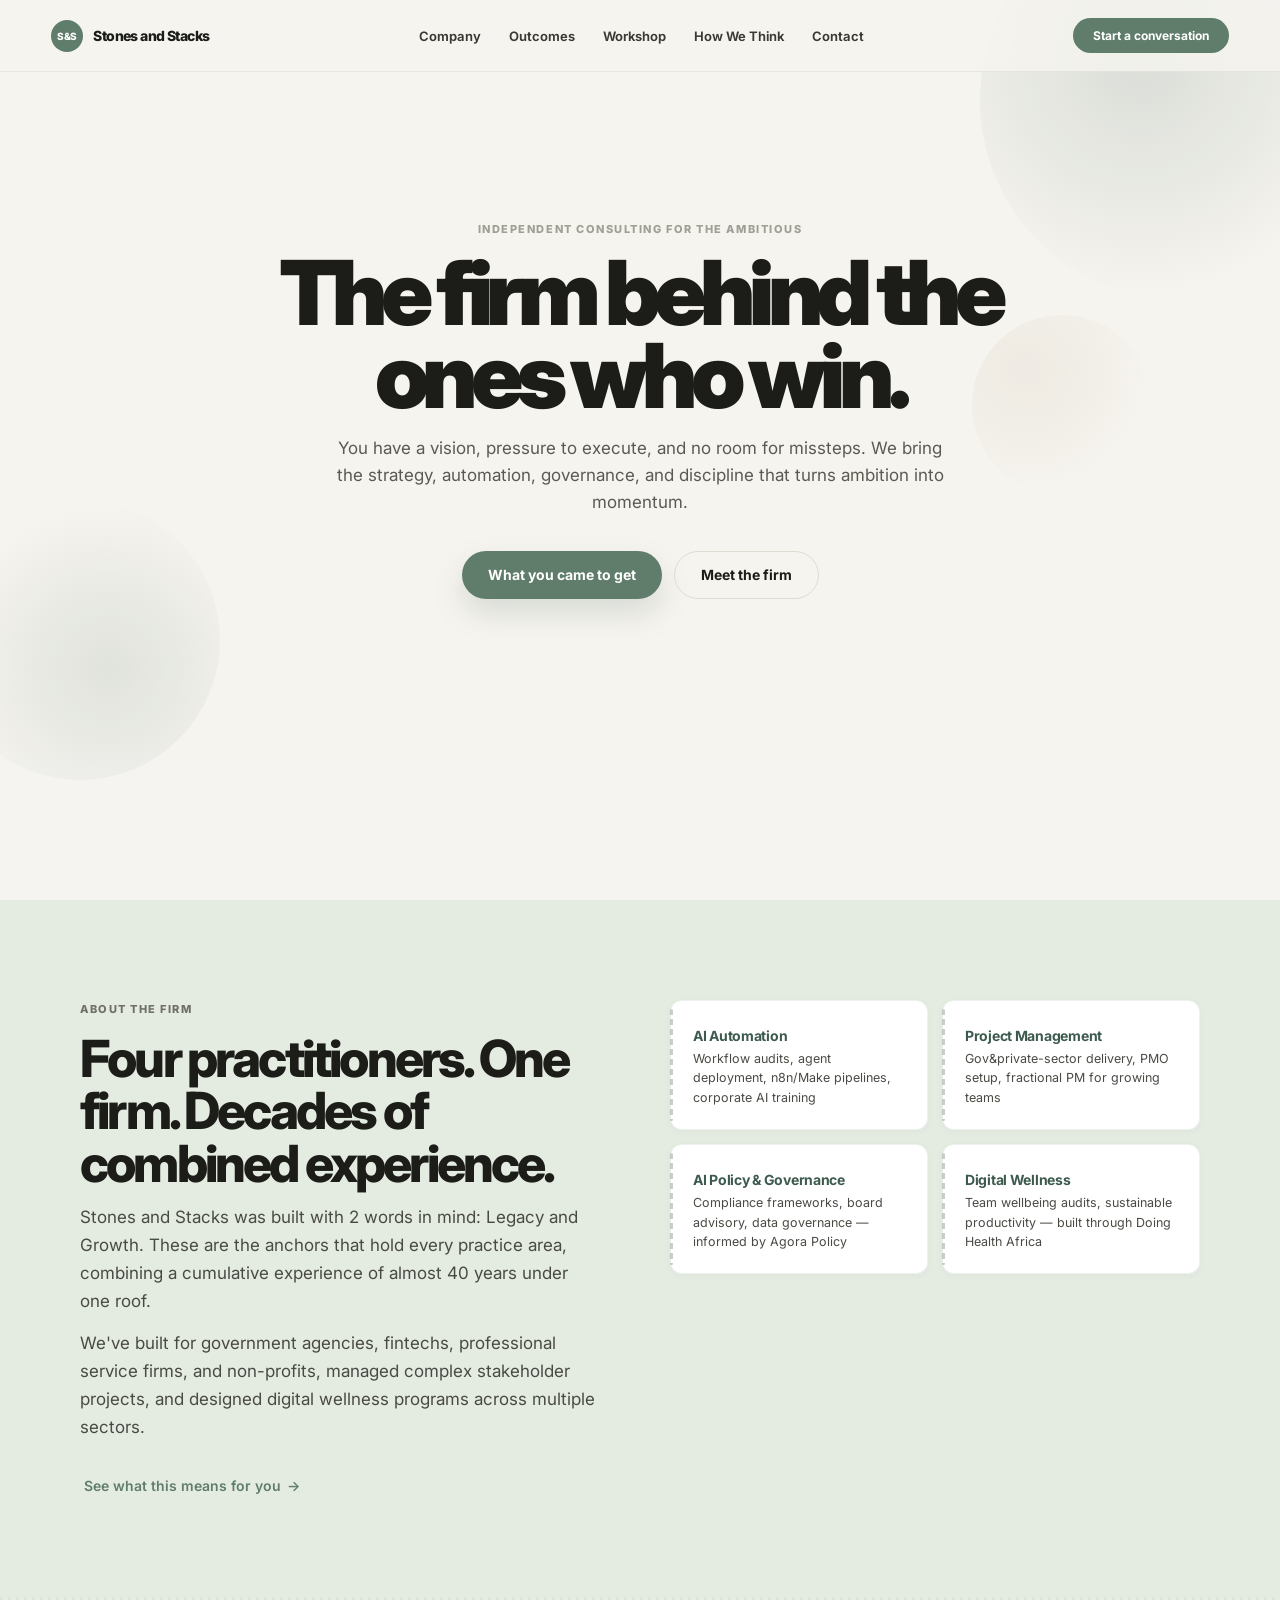
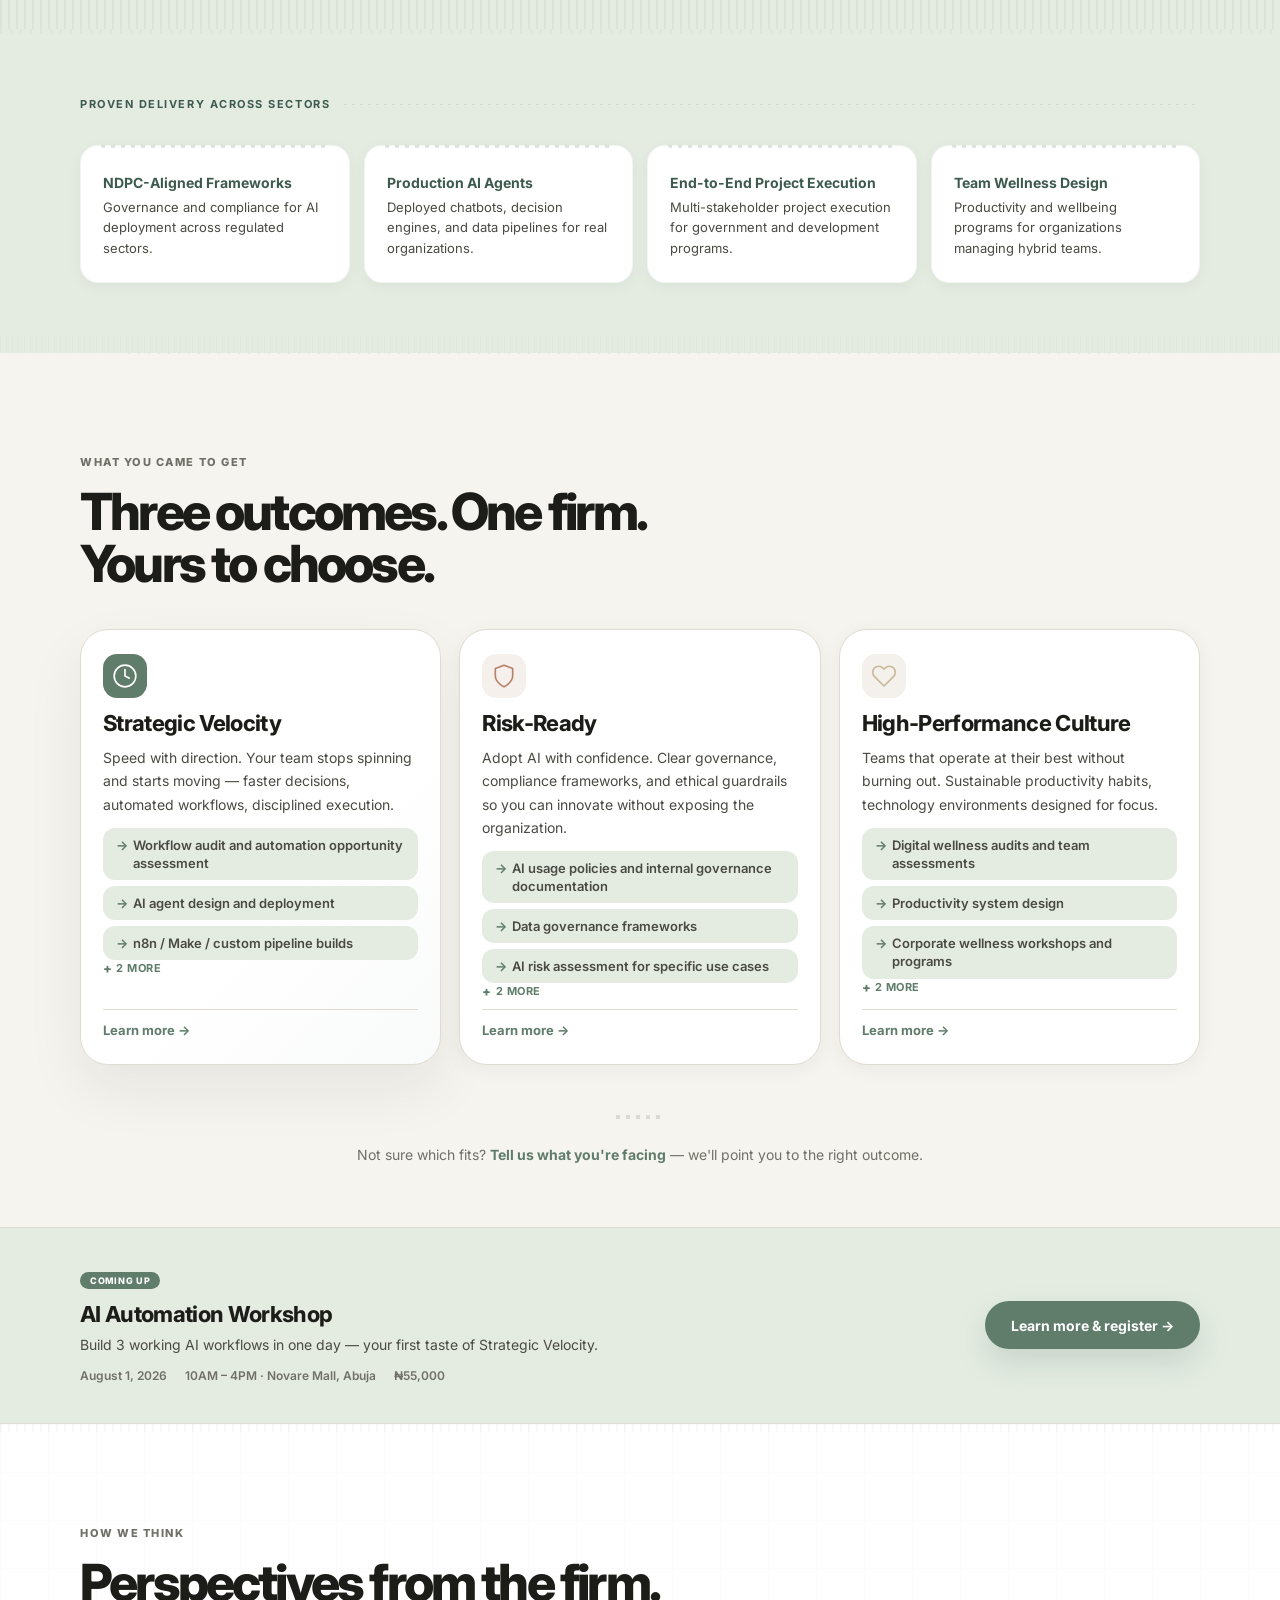
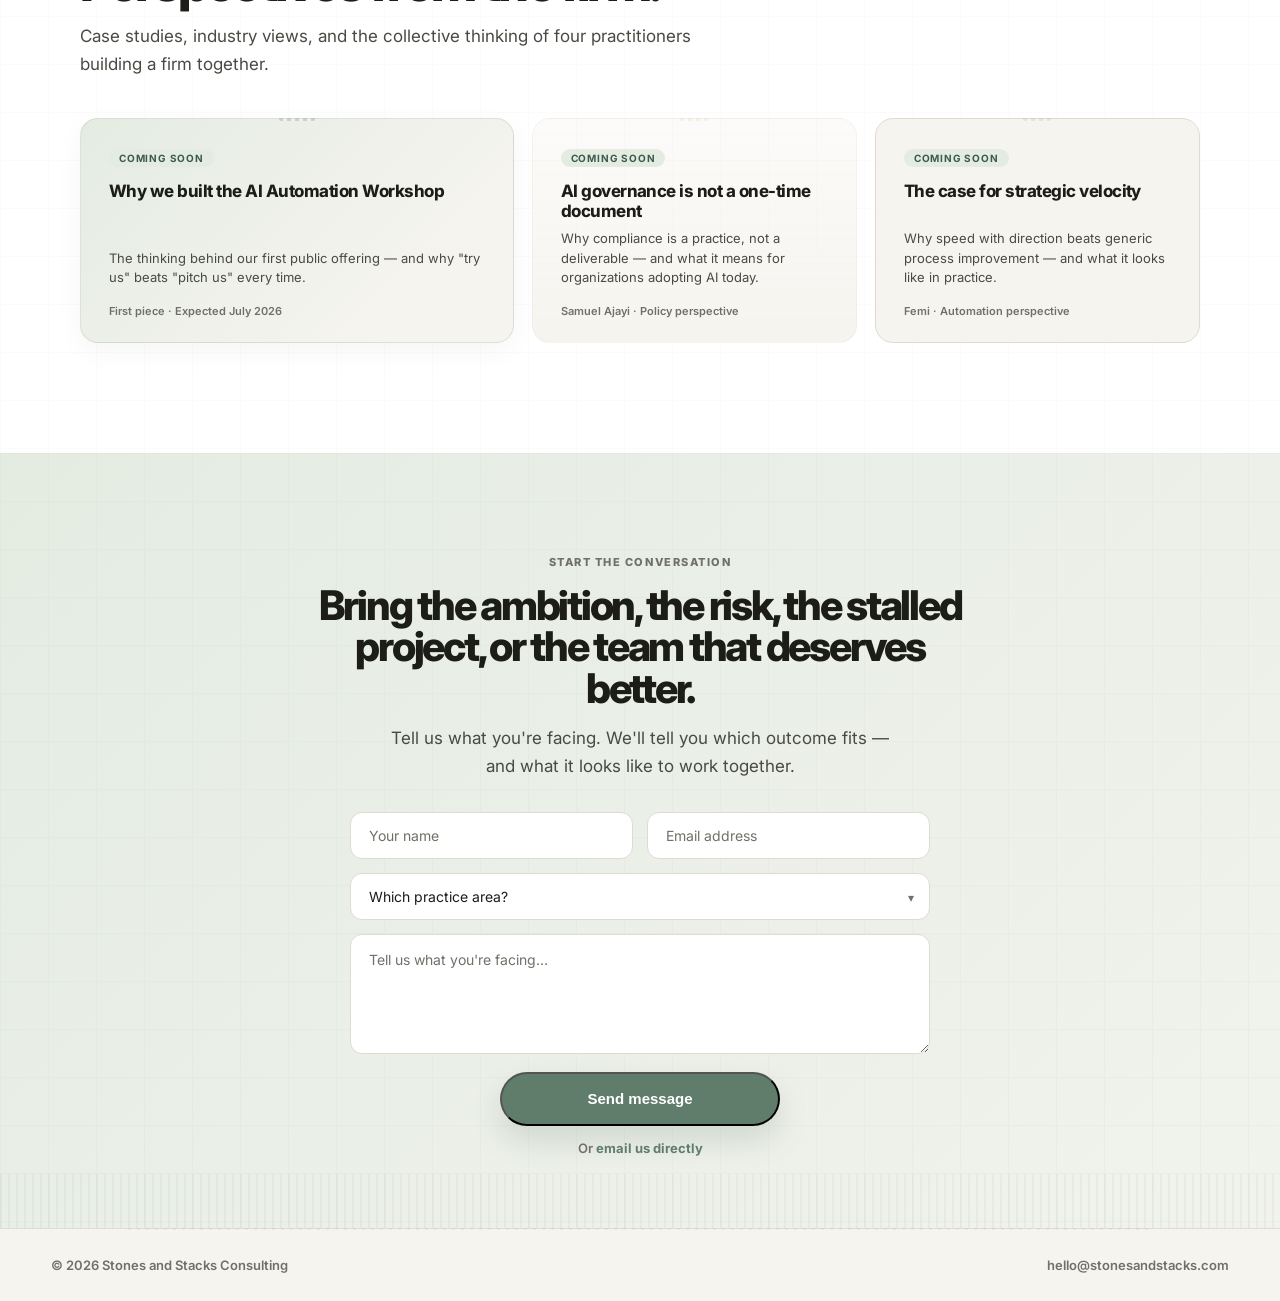
==== commit 57b9d9a0: "Add AI Automation Workshop page at /workshop/ - New workshop page with full mechanic flow: AI capabi" ====
--- a/index.html
+++ b/index.html
@@ -72,6 +72,7 @@
     <nav class="nav" aria-label="Primary navigation">
       <a href="#company">Company</a>
       <a href="#outcomes">Outcomes</a>
+      <a href="/workshop/">Workshop</a>
       <a href="#perspectives">How We Think</a>
       <a href="#contact">Contact</a>
     </nav>
@@ -300,13 +301,13 @@
             Build 3 working AI workflows in one day — your first taste of Strategic Velocity.
           </p>
           <div class="workshop-banner-meta">
-            <span>July 25, 2026</span>
+            <span>August 1, 2026</span>
             <span>10AM – 4PM · Novare Mall, Abuja</span>
-            <span>₦50,000 early · ₦55,000 standard</span>
+            <span>₦55,000</span>
           </div>
         </div>
         <div class="workshop-banner-cta">
-          <a class="btn btn--primary" href="mailto:hello@stonesandstacks.com?subject=AI%20Automation%20Workshop">Reserve your spot</a>
+          <a class="btn btn--primary" href="/workshop/">Learn more &amp; register →</a>
         </div>
       </div>
     </div>
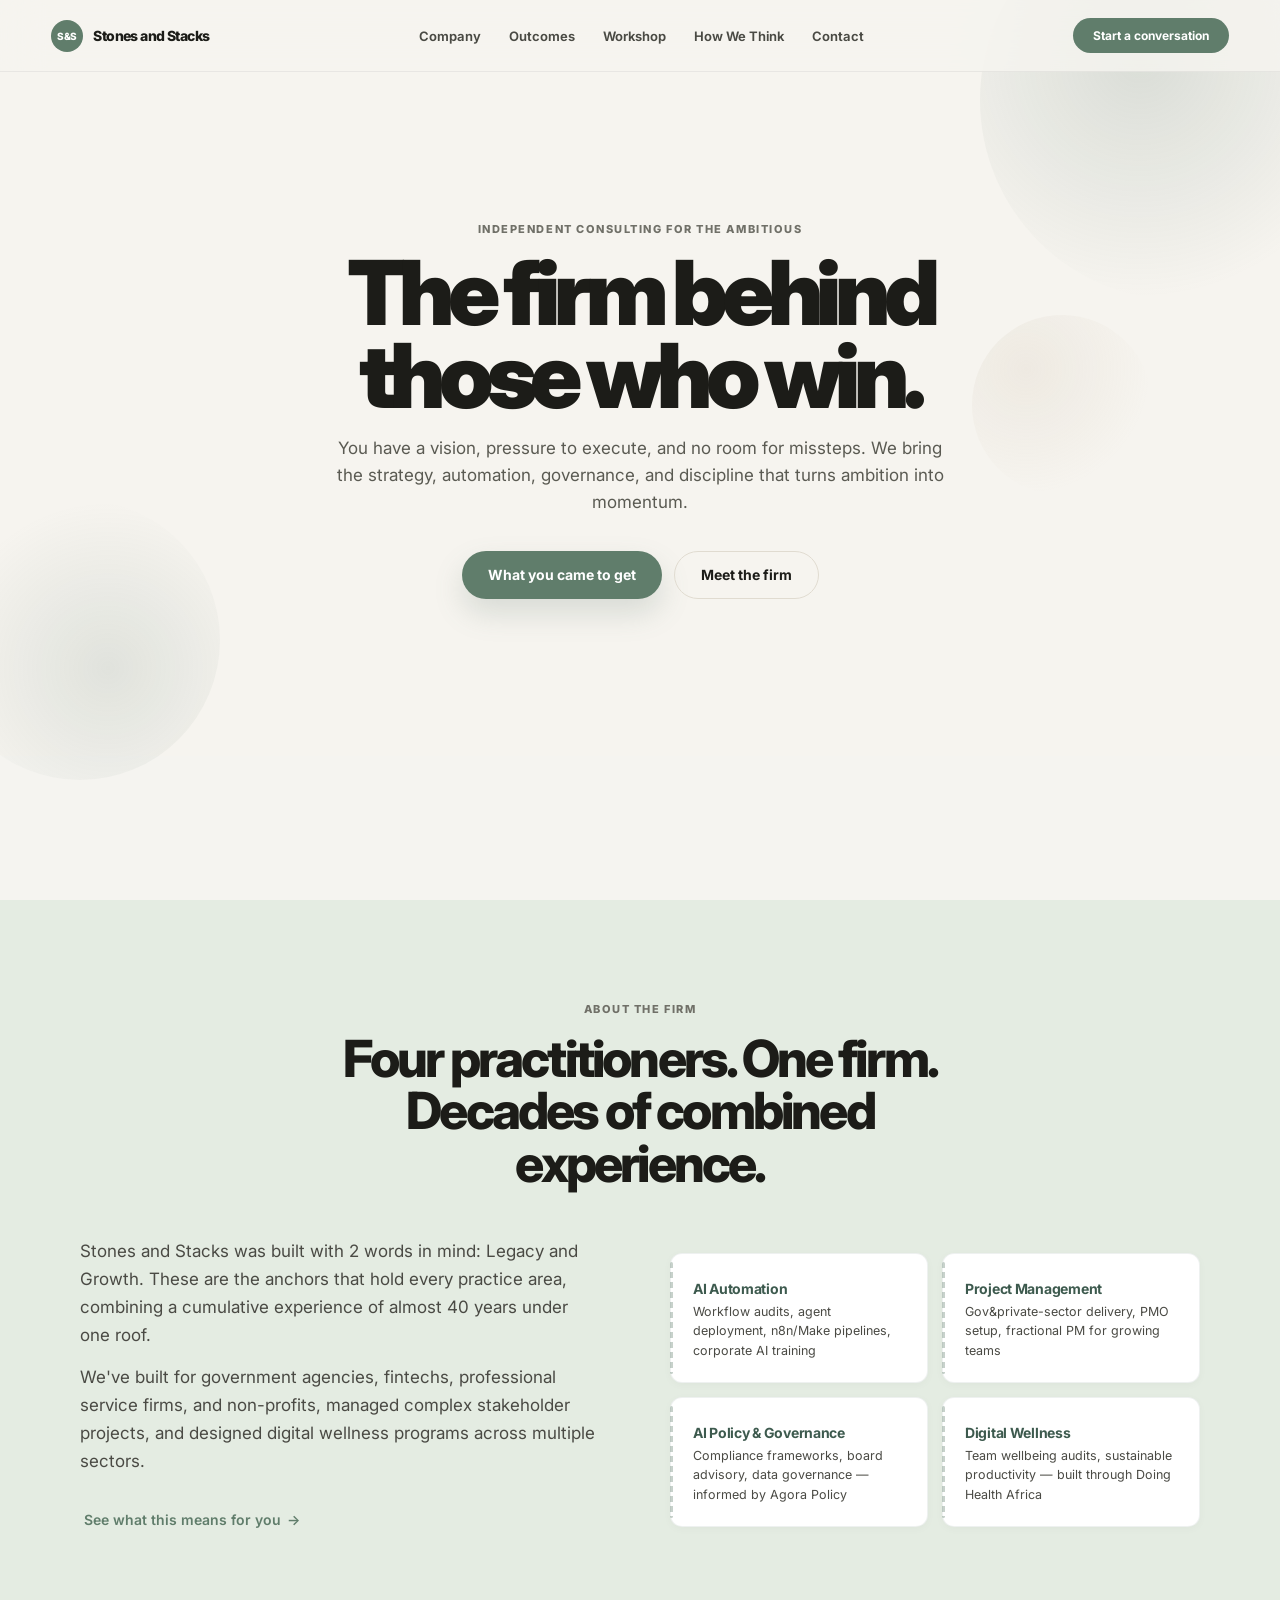
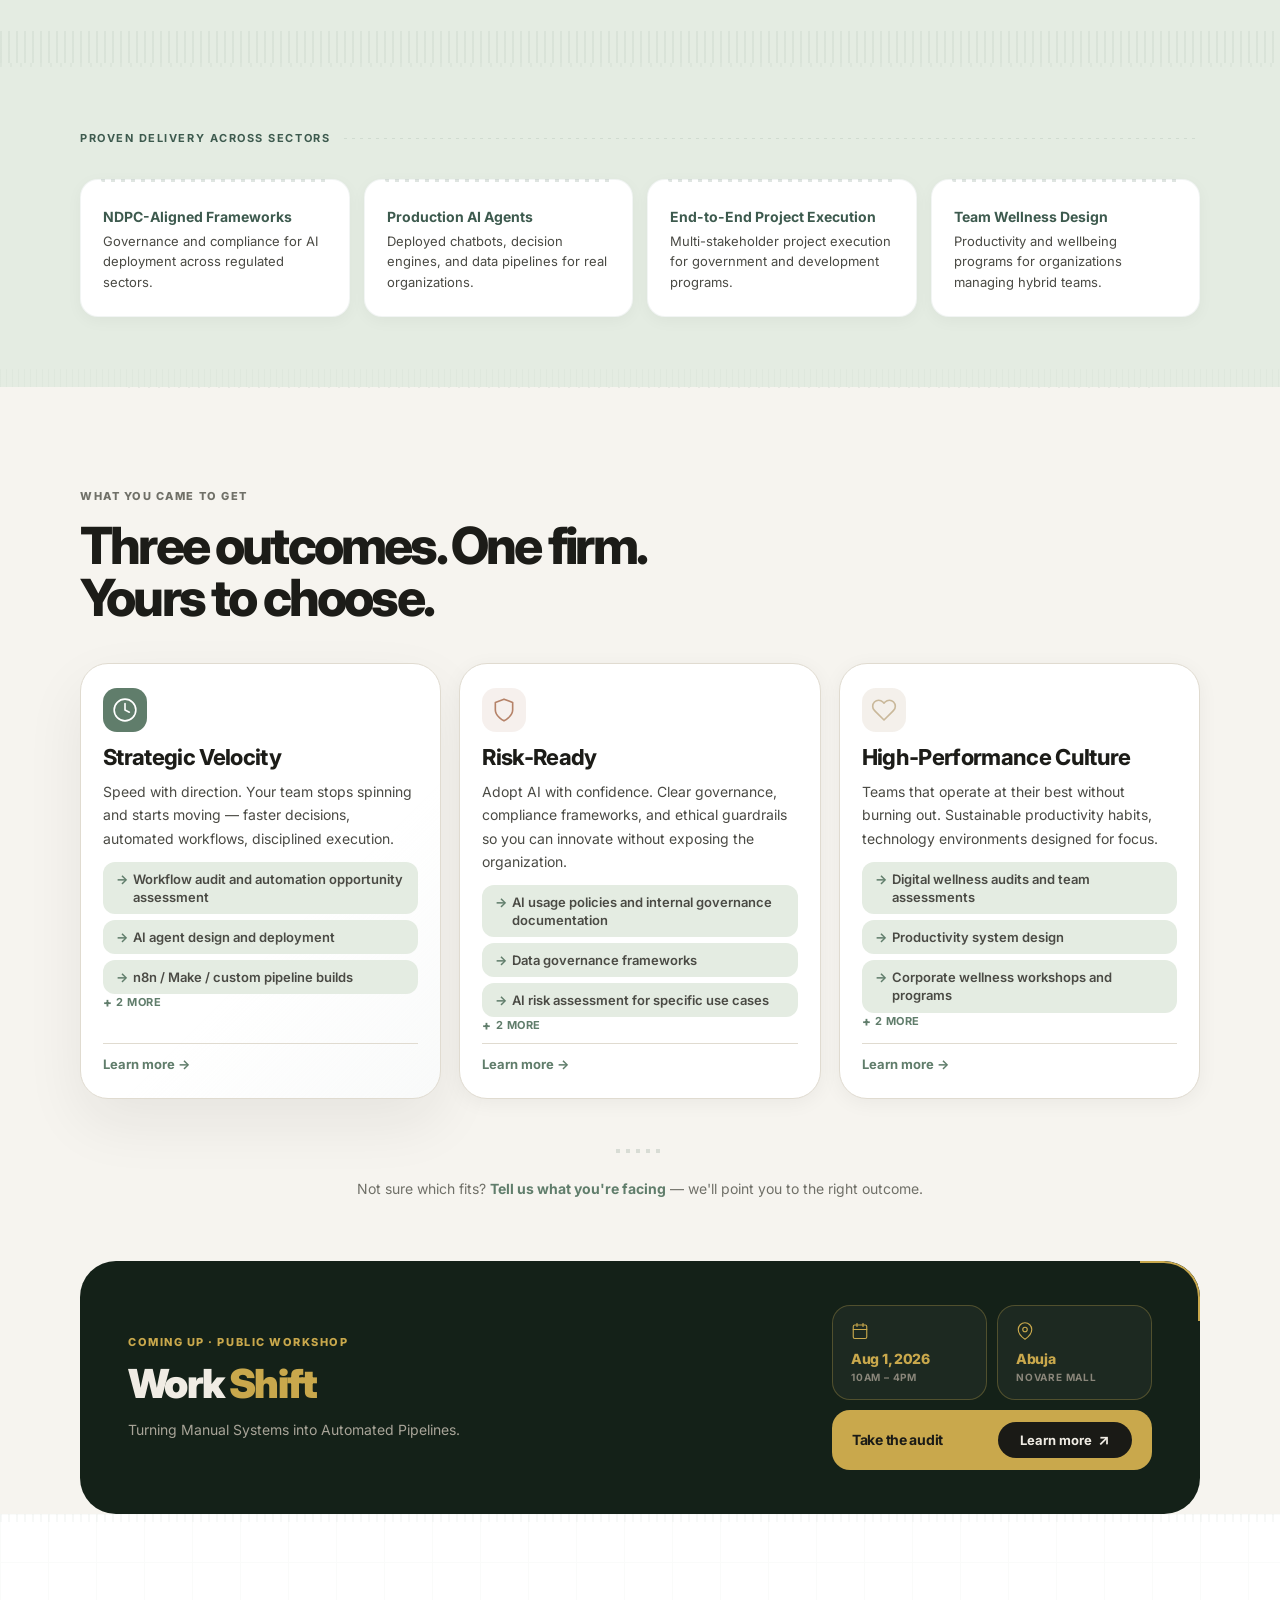
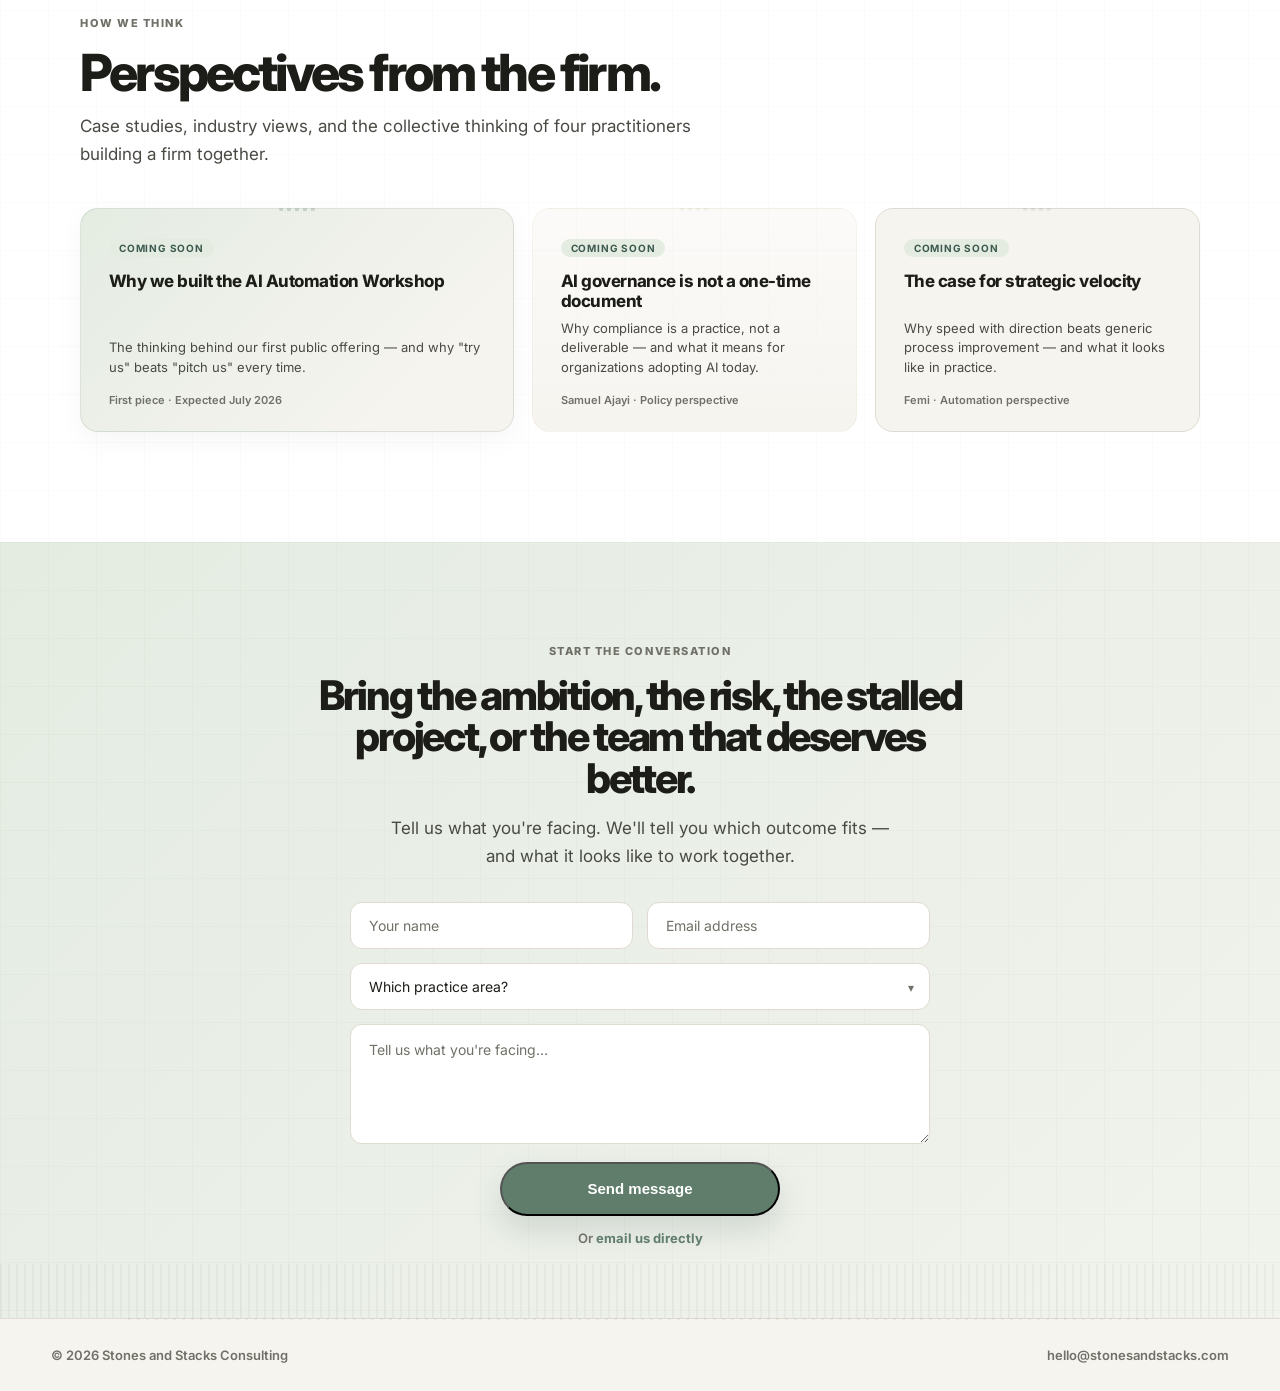
==== commit de0ac55b: "Rebrand workshop to Work Shift with Manual Systems Audit focus Files changed: - index.html: Homepage" ====
--- a/index.html
+++ b/index.html
@@ -91,7 +91,7 @@
 
       <div class="hero-inner">
         <p class="eyebrow">Independent consulting for the ambitious</p>
-        <h1>The firm behind the ones who win.</h1>
+        <h1>The firm behind those who win.</h1>
         <p class="hero-text">
           You have a vision, pressure to execute, and no room for missteps.
           We bring the strategy, automation, governance, and discipline
@@ -122,27 +122,32 @@
     <!-- ═══ COMPANY ═══ -->
     <section class="section company" id="company">
       <div class="company-bg" aria-hidden="true"></div>
-      <div class="section-inner company-layout">
-        <div class="company-text">
+      <div class="section-inner">
+
+        <div class="company-heading">
           <p class="eyebrow reveal">About the firm</p>
           <h2 class="reveal delay-1">Four practitioners. One firm. Decades of combined experience.</h2>
-          <p class="intro-text reveal delay-1">
-            Stones and Stacks was built with 2 words in mind: Legacy and
-            Growth. These are the anchors that hold every practice area,
-            combining a cumulative experience of almost 40 years under one roof.
-          </p>
-          <p class="intro-text reveal delay-1">
-            We've built for government agencies, fintechs, professional service firms,
-            and non-profits, managed complex stakeholder projects, and designed digital
-            wellness programs across multiple sectors.
-          </p>
-          <div class="company-cta reveal delay-2">
-            <a class="btn btn--ghost" href="#outcomes">See what this means for you</a>
-          </div>
-        </div>
-
-        <div class="practice-blocks reveal delay-1" aria-label="Four practice areas">
-          <div class="practice-block">
+        </div>
+
+        <div class="company-body">
+          <div class="company-text">
+            <p class="intro-text reveal delay-1">
+              Stones and Stacks was built with 2 words in mind: Legacy and
+              Growth. These are the anchors that hold every practice area,
+              combining a cumulative experience of almost 40 years under one roof.
+            </p>
+            <p class="intro-text reveal delay-1">
+              We've built for government agencies, fintechs, professional service firms,
+              and non-profits, managed complex stakeholder projects, and designed digital
+              wellness programs across multiple sectors.
+            </p>
+            <div class="company-cta reveal delay-2">
+              <a class="btn btn--ghost" href="#outcomes">See what this means for you</a>
+            </div>
+          </div>
+
+          <div class="practice-blocks reveal delay-1" aria-label="Four practice areas">
+            <div class="practice-block">
             <strong>AI Automation</strong>
             <span>Workflow audits, agent deployment, n8n/Make pipelines, corporate AI training</span>
           </div>
@@ -292,22 +297,47 @@
     </section>
 
     <!-- ═══ WORKSHOP BANNER ═══ -->
-    <div class="workshop-banner">
-      <div class="workshop-banner-inner">
-        <div class="workshop-banner-content">
-          <span class="tryus-badge">Coming Up</span>
-          <h3>AI Automation Workshop</h3>
-          <p class="workshop-banner-desc">
-            Build 3 working AI workflows in one day — your first taste of Strategic Velocity.
+    <div class="ws-banner">
+      <div class="ws-banner-inner">
+        <div class="ws-accent" aria-hidden="true"></div>
+
+        <!-- Left: content -->
+        <div class="ws-content">
+          <p class="ws-eyebrow">Coming Up &middot; Public Workshop</p>
+          <h3 class="ws-title">Work <span class="ws-title-em">Shift</span></h3>
+          <p class="ws-desc">
+            Turning Manual Systems into Automated&nbsp;Pipelines.
           </p>
-          <div class="workshop-banner-meta">
-            <span>August 1, 2026</span>
-            <span>10AM – 4PM · Novare Mall, Abuja</span>
-            <span>₦55,000</span>
-          </div>
-        </div>
-        <div class="workshop-banner-cta">
-          <a class="btn btn--primary" href="/workshop/">Learn more &amp; register →</a>
+        </div>
+
+        <!-- Right: details -->
+        <div class="ws-side">
+          <div class="ws-cards">
+            <div class="ws-card">
+              <svg class="ws-icon" viewBox="0 0 24 24" fill="none" stroke="#c9a84c" stroke-width="1.5" stroke-linecap="round" stroke-linejoin="round">
+                <rect x="3" y="4" width="18" height="18" rx="2" ry="2"/>
+                <line x1="16" y1="2" x2="16" y2="6"/>
+                <line x1="8" y1="2" x2="8" y2="6"/>
+                <line x1="3" y1="10" x2="21" y2="10"/>
+              </svg>
+              <strong class="ws-card-primary">Aug 1, 2026</strong>
+              <span class="ws-card-secondary">10AM &ndash; 4PM</span>
+            </div>
+            <div class="ws-card">
+              <svg class="ws-icon" viewBox="0 0 24 24" fill="none" stroke="#c9a84c" stroke-width="1.5" stroke-linecap="round" stroke-linejoin="round">
+                <path d="M21 10c0 7-9 13-9 13s-9-6-9-13a9 9 0 0 1 18 0z"/>
+                <circle cx="12" cy="10" r="3"/>
+              </svg>
+              <strong class="ws-card-primary">Abuja</strong>
+              <span class="ws-card-secondary">NOVARE MALL</span>
+            </div>
+          </div>
+          <div class="ws-book">
+            <span class="ws-book-learn">Take the audit</span>
+            <a class="ws-book-btn" href="/workshop/">
+              Learn more <span class="ws-arrow">&nearr;</span>
+            </a>
+          </div>
         </div>
       </div>
     </div>
--- a/styles.css
+++ b/styles.css
@@ -47,6 +47,8 @@
   --reveal-dur: .7s;
 }
 
+/* ═══ DARK MODE — disabled until ready ═══ */
+/*
 @media (prefers-color-scheme: dark) {
   :root {
     --bg:         #1c1c18;
@@ -67,6 +69,7 @@
     --shadow-lg:  0 40px 90px rgba(0,0,0,.5);
   }
 }
+*/
 
 * { box-sizing: border-box; }
 html { scroll-behavior: smooth; }
@@ -240,7 +243,7 @@
   gap: 28px;
   font-size: 13px;
   font-weight: 650;
-  color: #3a3a34;
+  color: var(--soft-ink);
 }
 .nav a {
   position: relative;
@@ -351,7 +354,7 @@
 .hero h1 {
   color: var(--ink);
 }
-.hero .eyebrow { color: rgba(138,138,126,.8); }
+.hero .eyebrow { color: var(--muted); }
 .hero-text {
   max-width: 620px;
   margin: 0 auto 34px;
@@ -446,12 +449,18 @@
   opacity: .08;
   pointer-events: none;
 }
-.company-layout {
-  position: relative;
+.company-heading {
+  text-align: center;
+  max-width: 640px;
+  margin: 0 auto 48px;
+  position: relative;
+  z-index: 2;
+}
+.company-body {
   display: grid;
   grid-template-columns: 1fr 1fr;
   gap: 60px;
-  align-items: start;
+  align-items: center;
 }
 .company-text {
   position: relative;
@@ -828,62 +837,181 @@
   color: var(--accent-drk);
 }
 
-/* ─── WORKSHOP BANNER (standalone) ─── */
-.workshop-banner {
-  background: var(--accent-lt);
-  border-top: 1px solid var(--line);
-  border-bottom: 1px solid var(--line);
-}
-.workshop-banner-inner {
+/* ─── WORKSHOP BANNER (promo card) ─── */
+.ws-banner {
+  background: #142118;
+  border-radius: var(--radius-lg);
+  margin: 0 auto;
   width: min(1120px, calc(100% - 44px));
-  margin: 0 auto;
+  position: relative;
+  overflow: hidden;
+}
+.ws-banner-inner {
   display: flex;
   align-items: center;
   justify-content: space-between;
-  gap: 32px;
-  padding: 40px 0;
-}
-.workshop-banner-content {
+  gap: 40px;
+  padding: 44px 48px;
+  position: relative;
+}
+
+/* Gold L-accent in top-right corner */
+.ws-accent {
+  position: absolute;
+  top: 0;
+  right: 0;
+  width: 60px;
+  height: 60px;
+  border-top: 2px solid #c9a84c;
+  border-right: 2px solid #c9a84c;
+  border-radius: 0 var(--radius-lg) 0 0;
+  pointer-events: none;
+}
+
+/* Left: content */
+.ws-content {
   flex: 1;
   min-width: 0;
 }
-.workshop-banner h3 {
-  margin: 0 0 6px;
-  font-size: 22px;
-}
-.workshop-banner-desc {
+.ws-eyebrow {
+  margin: 0 0 12px;
+  font-size: 11px;
+  font-weight: 800;
+  letter-spacing: .14em;
+  text-transform: uppercase;
+  color: #c9a84c;
+}
+.ws-title {
+  margin: 0 0 14px;
+  font-size: clamp(28px, 3.6vw, 40px);
+  line-height: 1.05;
+  letter-spacing: -.04em;
+  font-weight: 900;
+  color: #f0ece4;
+}
+.ws-title-em {
+  color: #c9a84c;
+}
+.ws-desc {
+  margin: 0;
   font-size: 14px;
-  color: var(--soft-ink);
-  margin-bottom: 12px;
-  max-width: 520px;
-}
-.workshop-banner-meta {
-  display: flex;
-  flex-wrap: wrap;
-  gap: 6px 18px;
-  font-size: 12px;
-  color: var(--muted);
-  font-weight: 600;
-}
-.workshop-banner-cta {
+  line-height: 1.6;
+  color: #a8a498;
+  max-width: 480px;
+}
+
+/* Right: details */
+.ws-side {
   flex-shrink: 0;
-}
-.workshop-banner-cta .btn {
-  white-space: nowrap;
-}
-
-/* Reused by both old workshop-tryus and new banner */
-.tryus-badge {
-  display: inline-block;
-  padding: 3px 10px;
-  margin-bottom: 12px;
-  border-radius: 999px;
-  background: var(--accent);
-  color: white;
-  font-size: 9px;
+  width: 320px;
+}
+.ws-cards {
+  display: grid;
+  grid-template-columns: 1fr 1fr;
+  gap: 10px;
+  margin-bottom: 10px;
+}
+.ws-card {
+  display: flex;
+  flex-direction: column;
+  align-items: flex-start;
+  gap: 4px;
+  padding: 16px 18px;
+  border-radius: var(--radius-sm);
+  background: rgba(255,255,255,.04);
+  border: 1px solid rgba(201,168,76,.3);
+}
+.ws-icon {
+  width: 18px;
+  height: 18px;
+  margin-bottom: 6px;
+}
+.ws-card-primary {
+  display: block;
+  font-size: 14px;
   font-weight: 800;
+  letter-spacing: -.02em;
+  color: #c9a84c;
+}
+.ws-card-secondary {
+  display: block;
+  font-size: 10px;
+  font-weight: 700;
   letter-spacing: .08em;
   text-transform: uppercase;
+  color: #8a867a;
+}
+
+/* Booking strip */
+.ws-book {
+  display: flex;
+  align-items: center;
+  justify-content: space-between;
+  padding: 12px 20px;
+  border-radius: var(--radius-sm);
+  background: #c9a84c;
+}
+.ws-book-learn {
+  font-size: 14px;
+  font-weight: 700;
+  letter-spacing: -.02em;
+  color: #1a1a16;
+}
+.ws-book-btn {
+  display: inline-flex;
+  align-items: center;
+  gap: 6px;
+  padding: 10px 22px;
+  border-radius: 999px;
+  background: #1a1a16;
+  color: #f0ece4;
+  font-size: 13px;
+  font-weight: 700;
+  transition: background .25s ease, transform .25s ease;
+}
+.ws-book-btn:hover {
+  background: #2a2a24;
+  transform: translateY(-1px);
+}
+.ws-arrow {
+  font-size: 15px;
+  line-height: 1;
+}
+
+/* Responsive */
+@media (max-width: 860px) {
+  .ws-banner-inner {
+    flex-direction: column;
+    align-items: stretch;
+    padding: 36px 28px;
+    gap: 28px;
+  }
+  .ws-side {
+    width: 100%;
+    max-width: 380px;
+  }
+  .ws-accent {
+    width: 40px;
+    height: 40px;
+  }
+}
+@media (max-width: 520px) {
+  .ws-banner-inner {
+    padding: 28px 20px;
+    gap: 24px;
+  }
+  .ws-cards {
+    grid-template-columns: 1fr;
+  }
+  .ws-book {
+    flex-direction: column;
+    gap: 14px;
+    align-items: stretch;
+    text-align: center;
+  }
+  .ws-book-btn {
+    justify-content: center;
+  }
 }
 
 .outcome-summary {
@@ -1241,7 +1369,8 @@
 
 /* ─── RESPONSIVE ─── */
 @media (max-width: 1000px) {
-  .company-layout { grid-template-columns: 1fr; gap: 36px; }
+  .company-body { grid-template-columns: 1fr; gap: 36px; }
+  .company-heading { margin-bottom: 32px; }
   .outcomes-grid { grid-template-columns: repeat(2, 1fr); }
   .perspectives-grid { grid-template-columns: 1fr 1fr; }
   .perspective-card:last-child { display: none; }
@@ -1258,8 +1387,6 @@
   .outcome-card { padding: 20px; }
   .outcome-icon { width: 40px; height: 40px; border-radius: 12px; }
   .outcome-icon svg { width: 20px; height: 20px; }
-  .workshop-banner-inner { flex-direction: column; text-align: center; gap: 20px; padding: 30px 0; }
-  .workshop-banner-desc { margin-left: auto; margin-right: auto; }
   .perspectives-grid { grid-template-columns: 1fr; }
   .perspective-card:last-child { display: block; }
   .contact-form .form-row { grid-template-columns: 1fr; gap: 10px; }
@@ -1272,9 +1399,6 @@
   .outcomes-grid { grid-template-columns: 1fr; }
   .exp-connector { grid-template-columns: 1fr; }
   .practice-blocks { grid-template-columns: 1fr; }
-  .workshop-banner-inner { padding: 24px 0; }
-  .workshop-banner-meta { flex-direction: column; gap: 2px; }
-  .workshop-banner-cta .btn { width: 100%; text-align: center; }
   .hero-actions { flex-direction: column; align-items: center; }
   .footer { flex-direction: column; text-align: center; }
 }
